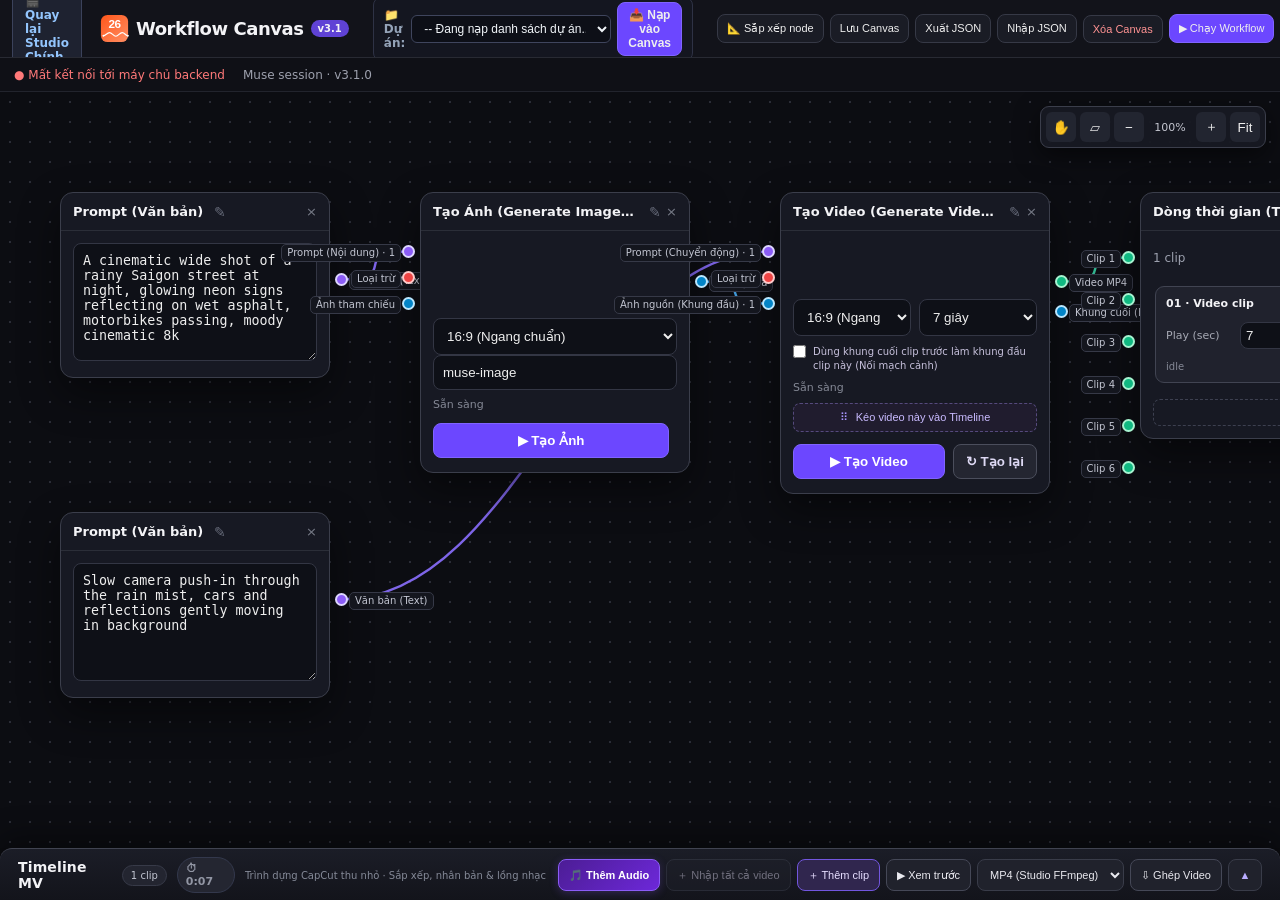
==== static/canvas/index.html @ e2a8ca48 "feat(director): 3-tier master assets routing, narrative bridge interludes, and smart consistency" ====
<!doctype html>
<html lang="vi">
<head>
  <meta charset="UTF-8" />
  <meta name="viewport" content="width=device-width,initial-scale=1" />
  <title>MUSE AI MV Studio · Workflow Canvas</title>
  <link rel="icon" type="image/png" sizes="128x128" href="./icons/icon128.png" />
  <link rel="stylesheet" href="./styles.css?v=3.5.1" />
  <style>
    .back-studio-link {
      display: inline-flex;
      align-items: center;
      gap: 6px;
      background: #1e2230;
      color: #93c5fd;
      text-decoration: none;
      padding: 7px 12px;
      border: 1px solid #3b425b;
      border-radius: 8px;
      font-size: 12px;
      font-weight: 700;
      margin-right: 8px;
      transition: all 0.2s ease;
    }
    .back-studio-link:hover {
      background: #2b3248;
      color: #bfdbfe;
      border-color: #60a5fa;
    }
    .project-picker-wrap {
      display: inline-flex;
      align-items: center;
      gap: 6px;
      background: #141620;
      border: 1px solid #2e3245;
      padding: 4px 10px;
      border-radius: 8px;
      margin: 0 4px;
    }
    .project-picker-wrap select {
      background: #0d0f17;
      color: #f1f5f9;
      border: 1px solid #3f455d;
      border-radius: 6px;
      padding: 5px 8px;
      font-size: 12px;
      outline: none;
      max-width: 200px;
    }
    .project-picker-wrap button {
      padding: 5px 10px !important;
      font-size: 12px !important;
      font-weight: 600;
    }
  </style>
</head>
<body>
  <header class="toolbar">
    <a href="/" class="back-studio-link" title="Quay lại giao diện Studio chính">🎬 Quay lại Studio Chính</a>
    <div class="brand">
      <img class="brand-logo" src="./icons/26flow.svg" alt="Canvas" />
      <strong class="brand-name">Workflow Canvas</strong>
      <span class="brand-version">v3.1</span>
    </div>

    <!-- Project Selector & Direct Loader -->
    <div class="project-picker-wrap">
      <label for="projectSelect" style="font-size:12px;color:#94a3b8;font-weight:600;">📁 Dự án:</label>
      <select id="projectSelect" title="Chọn dự án trong MUSE Studio để nạp kịch bản vào Canvas">
        <option value="">-- Đang nạp danh sách dự án... --</option>
      </select>
      <button id="loadProjectBtn" type="button" class="primary" title="Tự động bung toàn bộ Shots trong kịch bản thành mạng lưới Node đã nối dây">📥 Nạp vào Canvas</button>
    </div>

    <div class="toolbar-tools" aria-label="Thêm node vào quy trình">
            <button id="aiDirectorBtn" type="button" class="ai-director-btn" title="Dùng AI phân tích lời bài hát và Style nhạc Suno để tự động dựng dàn Node phân cảnh">
        <span class="ai-icon">✨</span>
        <span>AI Đạo Diễn Suno</span>
      </button>
      <button id="workflowPresetsBtn" type="button" class="accent-btn" title="Nạp nhanh các mẫu workflow nối dây sẵn 1-click">⚡ Mẫu Workflow</button>
      <button id="wireGuideBtn" type="button" class="help-btn" title="Xem hướng dẫn cách kéo thả và quy tắc nối dây giữa các node">📖 Hướng dẫn nối dây</button>
      <button id="scriptImportBtn" type="button">＋ Kịch bản → Nodes</button>
      <button id="addNodeMenuBtn" type="button" aria-haspopup="true" aria-expanded="false">＋ Thêm node</button>
    </div>
    <div class="toolbar-actions">
      <button id="arrangeNodesBtn" type="button" title="Tự động sắp xếp dàn node ngay ngắn, giãn đều, không bị đè lên nhau">📐 Sắp xếp node</button>
      <button id="saveBtn">Lưu Canvas</button>
      <button id="workflowExportBtn" type="button" title="Xuất quy trình dạng JSON">Xuất JSON</button>
      <button id="workflowImportBtn" type="button" title="Nhập quy trình từ file JSON">Nhập JSON</button>
      <input id="workflowFileInput" type="file" accept=".json,application/json" hidden />
      <button id="resetBtn" class="danger">Xóa Canvas</button>
      <button id="runBtn" class="primary" title="Chạy toàn bộ các node tạo ảnh/video theo thứ tự phụ thuộc">▶ Chạy Workflow</button>
    </div>
  </header>

  <!-- Mẫu Workflow Dropdown -->
  <div id="presetsMenu" class="presets-menu hidden" role="menu" aria-label="Mẫu Workflow dựng sẵn">
    <div class="presets-menu-caption">⚡ Mẫu Quy Trình Nối Sẵn (1-Click)</div>
    <button type="button" role="menuitem" data-preset="image_gen">
      <strong>🎨 1. Tạo Ảnh AI Chuẩn Muse</strong>
      <small>Prompt ➔ Tạo Ảnh (Muse AI) ➔ Xem trước</small>
    </button>
    <button type="button" role="menuitem" data-preset="image_to_video">
      <strong>🎬 2. Tạo Video từ Ảnh (Image-to-Video)</strong>
      <small>Ảnh đầu vào ➔ Tạo Video ➔ Timeline MV</small>
    </button>
    <button type="button" role="menuitem" data-preset="full_mv">
      <strong>🌟 3. Quy Trình MV Hoàn Chỉnh</strong>
      <small>Prompt ➔ Tạo Ảnh ➔ Tạo Video ➔ Timeline ➔ Ghép MV</small>
    </button>
    <button type="button" role="menuitem" data-preset="continuity_shots">
      <strong>🔄 4. Nối Mạch 2 Cảnh Liên Tiếp</strong>
      <small>Cảnh 1 [Khung cuối] ➔ Cảnh 2 [Khung đầu] ➔ Timeline</small>
    </button>
  </div>

  <div id="addNodeMenu" class="add-node-menu hidden" role="menu" aria-label="Thêm node">
    <div class="add-node-group"><span>Văn bản &amp; Prompt</span>
      <button type="button" role="menuitem" data-add="prompt">Prompt</button>
      <button type="button" role="menuitem" data-add="negativePrompt">Negative prompt</button>
      <button type="button" role="menuitem" data-add="textAppend">Nối đuôi text (Append)</button>
      <button type="button" role="menuitem" data-add="textConcat">Ghép nhiều text (Merge)</button>
      <button type="button" role="menuitem" data-add="text">Ghi chú (Note)</button>
    </div>
    <div class="add-node-group"><span>Hình ảnh</span>
      <button type="button" role="menuitem" data-add="imageInput">Ảnh đầu vào (Image input)</button>
      <button type="button" role="menuitem" data-add="references">Ảnh tham chiếu (References)</button>
      <button type="button" role="menuitem" data-add="generateImage">Tạo ảnh (Generate image)</button>
      <button type="button" role="menuitem" data-add="imageResize">Đổi cỡ ảnh (Resize)</button>
      <button type="button" role="menuitem" data-add="preview">Xem trước (Preview)</button>
    </div>
    <div class="add-node-group"><span>Video &amp; Timeline</span>
      <button type="button" role="menuitem" data-add="generateVideo">Tạo video (Generate video)</button>
      <button type="button" role="menuitem" data-add="timeline">Dòng thời gian (Timeline)</button>
    </div>
  </div>

  <div class="statusbar">
    <span id="museStatus">● Đang kết nối backend...</span>
    <span id="backendStatus">Account Pool: Đang kiểm tra...</span>
    <span id="runStatus"></span>
  </div>

  <main id="viewport">
    <svg id="edges"></svg>
    <div id="canvas"></div>
    <div id="canvasTools" class="canvas-tools" aria-label="Điều khiển Canvas">
      <button id="handTool" type="button" title="Công cụ bàn tay (H) · Giữ Space để rê chuột · Alt-kéo để nhân bản · Ctrl+Z để Undo">✋</button>
      <button id="groupTool" type="button" title="Vẽ vùng nhóm node (G)">▱</button>
      <button id="zoomOut" type="button" title="Thu nhỏ">−</button>
      <span id="zoomLevel">100%</span>
      <button id="zoomIn" type="button" title="Phóng to">＋</button>
      <button id="fitCanvas" type="button" title="Căn vừa toàn bộ nodes">Fit</button>
    </div>
  </main>

  <section id="timelineDock" class="timeline-dock collapsed" aria-label="Video timeline">
    <div class="timeline-dock-header">
      <div class="timeline-heading">
        <strong>Timeline MV</strong>
        <span id="timelineClipCount">0 clips</span>
        <span id="timelineTotalDurationBadge" class="timeline-meta-badge" title="Tổng thời lượng video">⏱ 00:00</span>
        <span id="timelineAudioBadge" class="timeline-meta-badge audio-meta-badge hidden" title="Nhạc nền BGM">🎵 BGM</span>
        <small>Trình dựng CapCut thu nhỏ · Sắp xếp, nhân bản & lồng nhạc</small>
      </div>
      <div class="timeline-dock-actions">
        <input type="file" id="timelineAudioInput" accept="audio/*" hidden />
        <button id="timelineAddAudioBtn" type="button" class="btn-highlight-audio" title="Thêm file nhạc nền BGM (.mp3 / .wav) trực tiếp vào timeline">🎵 Thêm Audio</button>
        <button id="timelineImportAllBtn" type="button" title="Thêm tất cả các node Generate Video vào timeline">＋ Nhập tất cả video</button>
        <div class="timeline-output-picker">
          <button id="timelineAddVideoBtn" type="button" title="Thêm một clip video hoặc tạo phân cảnh mới">＋ Thêm clip</button>
          <div id="timelineOutputMenu" class="timeline-output-menu hidden"></div>
        </div>
        <button id="timelinePlayBtn" type="button" title="Xem trước chuỗi video đồng bộ nhạc">▶ Xem trước</button>
        <select id="timelineExportFormat" title="Định dạng xuất">
          <option value="mp4" selected>MP4 (Studio FFmpeg)</option>
          <option value="webm">WebM (Trình duyệt)</option>
        </select>
        <button id="timelineExportBtn" type="button" title="Ghép toàn bộ timeline kết hợp file nhạc BGM">⇩ Ghép Video</button>
        <button id="timelineExportStopBtn" class="timeline-export-stop hidden" type="button" title="Dừng ghép timeline">■ Dừng</button>
        <button id="timelineToggleBtn" type="button" aria-expanded="false" title="Đóng/Mở timeline">▲</button>
      </div>
    </div>
    <div id="timelineDropZone" class="timeline-drop-zone">Kéo thả node video hoặc file nhạc (.mp3/.wav) vào đây</div>
    <div class="timeline-dock-content">
      <div id="timelineTrack" class="timeline-dock-track"></div>
    </div>
  </section>

  <aside id="timelinePreviewPanel" class="timeline-preview-panel hidden" aria-label="Timeline video preview">
    <header>
      <strong>Xem trước Video MV</strong>
      <button id="closeTimelinePreview" type="button" aria-label="Đóng preview">×</button>
    </header>
    <div class="timeline-preview-stage">
      <video id="timelinePlayer" class="is-active" controls playsinline preload="auto"></video>
      <video id="timelinePlayerNext" playsinline preload="auto"></video>
    </div>
    <div class="timeline-preview-caption">Trình phát timeline</div>
  </aside>

  <div id="canvasMenu" class="canvas-menu hidden" role="menu">
    <div class="menu-caption">Thêm Node</div>
    <button data-context-action="add:prompt" role="menuitem">＋ Prompt</button>
    <button data-context-action="add:negativePrompt" role="menuitem">＋ Negative Prompt</button>
    <button data-context-action="add:text" role="menuitem">＋ Ghi chú (Text note)</button>
    <button data-context-action="add:textAppend" role="menuitem">＋ Nối text (Text Append)</button>
    <button data-context-action="add:textConcat" role="menuitem">＋ Ghép text (Text Merge)</button>
    <button data-context-action="add:imageInput" role="menuitem">＋ Ảnh đầu vào (Image Input)</button>
    <button data-context-action="add:references" role="menuitem">＋ Ảnh tham chiếu (References)</button>
    <button data-context-action="add:generateImage" role="menuitem">＋ Tạo ảnh (Generate Image)</button>
    <button data-context-action="add:generateVideo" role="menuitem">＋ Tạo video (Generate Video)</button>
    <button data-context-action="add:timeline" role="menuitem">＋ Timeline</button>
    <button data-context-action="add:imageResize" role="menuitem">＋ Đổi cỡ ảnh (Resize)</button>
    <button data-context-action="add:preview" role="menuitem">＋ Xem trước (Preview)</button>
    <div class="menu-divider"></div>
    <button data-context-action="save" role="menuitem">Lưu Canvas</button>
    <button data-context-action="run" role="menuitem">▶ Chạy Workflow</button>
    <button data-context-action="arrange" role="menuitem">Tự động sắp xếp node</button>
    <div class="menu-divider"></div>
    <button data-context-action="delete-selected" role="menuitem">Xóa node đang chọn</button>
    <button data-context-action="disconnect-all" role="menuitem">Xóa toàn bộ dây nối</button>
  </div>

  <div id="groupNameModal" class="modal-backdrop hidden">
    <section class="modal group-name-modal" role="dialog" aria-modal="true" aria-labelledby="groupNameTitle">
      <div class="group-name-heading">
        <span id="nameDialogIcon" class="group-name-icon" aria-hidden="true">▱</span>
        <div>
          <h2 id="groupNameTitle">Đặt tên nhóm</h2>
          <p id="groupNameDescription">Bỏ qua để dùng tên mặc định.</p>
        </div>
      </div>
      <label class="group-name-field" for="groupNameInput">
        <span id="nameDialogLabel">Tên nhóm</span>
        <input id="groupNameInput" type="text" maxlength="80" autocomplete="off" placeholder="Nhóm 1">
      </label>
      <div class="modal-actions">
        <button id="skipGroupNameBtn" type="button">Bỏ qua</button>
        <button id="cancelNodeRenameBtn" class="hidden" type="button">Hủy</button>
        <button id="confirmGroupNameBtn" type="button" class="primary">Xác nhận</button>
      </div>
    </section>
  </div>

  <div id="scriptModal" class="modal-backdrop hidden">
    <section class="modal script-modal" role="dialog" aria-modal="true" aria-labelledby="scriptModalTitle">
      <h2 id="scriptModalTitle">Tạo các Node từ Kịch bản phân cảnh</h2>
      <p>Dán kịch bản phân cảnh phân đoạn theo định dạng Cảnh 1, Cảnh 2... Canvas sẽ tự động đọc khung đầu, diễn biến, prompt ảnh, prompt video, âm thanh và tự động nối dây hoàn chỉnh lên Canvas và đưa vào Timeline!</p>
      <p class="script-template-hint">Tải mẫu kịch bản chuẩn để điền hoặc gửi cho AI tạo theo định dạng này.</p>
      <label for="scriptInput">Kịch bản:</label>
      <textarea id="scriptInput" placeholder="CẢNH 1 (0:00 đến 0:07): Tên cảnh&#10;Khung đầu: Mô tả khung mở đầu...&#10;Khung cuối: Mô tả khung kết thúc...&#10;Diễn biến: 1. 0-2s: Diễn biến chi tiết...&#10;Prompt ảnh khung đầu: A beautiful cinematic portrait...&#10;Prompt video: Slow motion camera dolly in...&#10;Audio: Tiếng gió và đàn piano du dương..."></textarea>
      <div id="scriptImportStatus" role="status"></div>
      <div class="modal-actions">
        <a id="downloadScriptTemplate" class="script-template-download" href="./templates/museflow-scene-script-template-vi.txt" download="MuseFlow_Scene_Script_Template_VI.txt">⇩ Tải mẫu kịch bản tiếng Việt</a>
        <button id="cancelScriptImport" type="button">Hủy</button>
        <button id="buildScriptNodes" type="button" class="primary">Tạo các node phân cảnh</button>
      </div>
    </section>
  </div>

  <div id="runOrderModal" class="modal-backdrop hidden">
    <section class="modal run-order-modal" role="dialog" aria-modal="true" aria-labelledby="runOrderTitle">
      <header class="run-order-header">
        <div class="run-order-heading-icon" aria-hidden="true">⇅</div>
        <div class="run-order-heading-copy">
          <h2 id="runOrderTitle">Xác nhận thứ tự chạy</h2>
          <p id="runOrderSubtitle">Các node tạo ảnh / video sẽ chạy theo thứ tự bên dưới.</p>
        </div>
        <button id="closeRunOrderBtn" class="run-order-close" type="button" aria-label="Đóng">×</button>
      </header>
      <div id="runOrderList" class="run-order-list" aria-label="Thứ tự node tạo"></div>
      <div id="runOrderWarning" class="run-order-warning hidden" role="alert"></div>
      <footer class="run-order-footer">
        <p><span aria-hidden="true">ⓘ</span> Tick chọn node muốn chạy; bỏ tick để bỏ qua.</p>
        <div class="run-order-actions">
          <button id="cancelRunOrderBtn" type="button">Hủy</button>
          <button id="resetRunOrderBtn" type="button">Đặt lại theo thứ tự tạo</button>
          <button id="confirmRunOrderBtn" class="primary" type="button">▶ Bắt đầu chạy</button>
        </div>
      </footer>
    </section>
  </div>

  <!-- Guide Modal: Hướng Dẫn Nối Dây -->
  
  <!-- Modal AI Đạo Diễn Suno (Lyrics & Style to Nodes) -->
  <div id="aiDirectorModal" class="modal-backdrop hidden" role="dialog" aria-modal="true" aria-labelledby="aiDirectorTitle">
    <div class="ai-modal-card modal-card" style="position:relative;">
      <!-- Loading Overlay -->
      <div id="aiLoadingOverlay" class="ai-loading-overlay hidden">
        <div class="ai-loading-spinner"></div>
        <div id="aiLoadingText" class="ai-loading-text">✨ AI đang lắng nghe và phân tích bài hát...</div>
        <div class="ai-loading-subtext">Đang phân tích ca từ, nhịp điệu, file nhạc Suno, lập Visual Bible và chia phân cảnh...</div>
      </div>

      <header class="ai-modal-header">
        <h2 id="aiDirectorTitle">✨ Trợ Lý AI Đạo Diễn MV từ Lyric &amp; Style Suno</h2>
        <button id="closeAiDirectorBtn" type="button" class="close-btn" aria-label="Đóng">&times;</button>
      </header>

      <div class="ai-modal-body">
        <!-- Cột Trái: Thông Tin Bài Hát -->
        <div class="ai-main-fields">
          <div class="ai-form-group">
            <label for="aiSongTitle">🎵 Tên bài hát:</label>
            <input type="text" id="aiSongTitle" placeholder="Ví dụ: Mặt Nạ Bôi Vôi" />
          </div>

          
          <!-- Tải File Subtitle SRT (Khớp Lời & Thời Gian Chuẩn 100%) -->
          <div class="ai-form-group" style="background:#131522; padding:10px 14px; border-radius:8px; border:1px solid #4a2e7a;">
            <label style="color:#e9d5ff; font-weight:700; margin-bottom:4px; display:flex; align-items:center; gap:6px;">
              <span>📄 File Phụ Đề (.srt / .lrc) từ Subtitle Edit, CapCut, Karaoke — Khớp đúng 100% bối cảnh từng câu hát:</span>
              <span style="font-size:10px; background:#7c3aed; color:#fff; padding:2px 6px; border-radius:4px; font-weight:bold;">ĐỘT PHÁ</span>
            </label>
            <p style="font-size:11px; color:#94a3b8; margin:0 0 8px;">
              File .srt chứa mốc giây chính xác của từng câu hát. AI sẽ tự động đọc timecode, chia cảnh khớp chuẩn từng câu hát và phủ kín 100% video!
            </p>
            <input type="file" id="aiSrtFile" accept=".srt,.lrc,text/plain" hidden />
            <div style="display:flex; align-items:center; gap:10px; flex-wrap:wrap;">
              <button type="button" id="aiUploadSrtBtn" class="ai-chip" style="font-size:12px; padding:6px 14px; background:#4c1d95; border-color:#a855f7; color:#fff; font-weight:bold;">
                📄 Chọn File .SRT / .LRC
              </button>
              <span id="aiSrtInfo" style="font-size:12px; color:#cbd5e1;">Chưa tải file .srt / .lrc (Tùy chọn)</span>
              <button type="button" id="aiClearSrtBtn" class="small-btn hidden" style="font-size:11px; color:#f87171; background:transparent; border:none; cursor:pointer;">✕ Xóa SRT</button>
            </div>
          </div>

          <!-- Tải File Nhạc Suno -->
          <div class="ai-form-group" style="background:#131522; padding:10px 14px; border-radius:8px; border:1px solid #2d2448;">
            <label style="color:#d8b4fe; margin-bottom:4px;">🎧 File Nhạc Suno (.mp3 / .wav) — Giúp phân tích thời lượng &amp; khớp nhạc chuẩn 100%:</label>
            <input type="file" id="aiAudioFile" accept="audio/*" hidden />
            <div style="display:flex; align-items:center; gap:10px; flex-wrap:wrap; margin-top:6px;">
              <button type="button" id="aiUploadAudioBtn" class="ai-chip" style="font-size:12px; padding:6px 14px; background:#3b1e6d; border-color:#a855f7; color:#fff; font-weight:bold;">
                📁 Chọn File Nhạc Suno
              </button>
              <span id="aiAudioInfo" style="font-size:12px; color:#cbd5e1;">Chưa chọn file nhạc (Tùy chọn)</span>
              <div style="display:flex; align-items:center; gap:8px; margin-left:auto;">
                <label for="aiAudioDurationManual" style="font-size:11px; color:#a78bfa; margin-bottom:0;">⏱ Thời lượng (s):</label>
                <input type="number" id="aiAudioDurationManual" min="10" max="600" placeholder="Số giây..." style="width:90px; padding:4px 8px; font-size:12px; background:#090a12; border:1px solid #4c1d95; color:#f1f5f9; border-radius:6px;" title="Thời lượng bài hát tính theo giây (ví dụ: 180s, 225s). AI sẽ tự động sinh số phân cảnh phủ kín 100% thời gian bài hát!">
              </div>
            </div>
            <div id="aiAudioPlayerWrap" class="hidden" style="margin-top:8px;">
              <audio id="aiAudioPreview" controls style="width:100%; height:32px; border-radius:4px;"></audio>
            </div>
          </div>

          <div class="ai-form-group">
            <label for="aiGenreStyle">🎨 Style nhạc Suno đầy đủ (Paste nguyên Style Prompt từ Suno vào đây):</label>
            <textarea id="aiGenreStyle" rows="3" placeholder="Ví dụ: dark avant-garde Vietnamese theatrical folk, sarcastic Cheo clown talk-singing, dramatic raspy Hat Boi guttural vocal belt, piercing weeping Ken Bau horn solo, clashing traditional bronze gongs, rustic battle drums, eerie village satire, 96 bpm, -autotune, -western brass, -modern EDM synth..."></textarea>
            <div class="ai-chips-wrap">
              <span class="ai-chip" data-style="dark avant-garde Vietnamese theatrical folk, sarcastic Cheo clown talk-singing, dramatic raspy Hat Boi guttural vocal belt, piercing weeping Ken Bau horn solo, clashing traditional bronze gongs, rustic battle drums, eerie village satire, 96 bpm, -autotune, -western brass, -modern EDM synth">🎭 Hề Chèo / Hát Bội Folk</span>
              <span class="ai-chip" data-style="80s synthwave, energetic, nostalgic, night drive, neon city, retro synthesizer, female vocal, 110 bpm, -modern pop">🌆 80s Synthwave</span>
              <span class="ai-chip" data-style="acoustic pop ballad, emotional sad piano, deep female vocal, rainy window, soft cello, 80 bpm, -heavy bass">☕ Acoustic Ballad</span>
              <span class="ai-chip" data-style="cyberpunk EDM, aggressive distorted bass, high-tech samurai, neon metropolis, intense drop, 130 bpm">⚡ Cyberpunk EDM</span>
              <span class="ai-chip" data-style="lofi hip hop, chill beats, nostalgic acoustic guitar, peaceful night cafe, warm vinyl crackle, 85 bpm">🎧 Lofi Chill</span>
              <span class="ai-chip" data-style="epic cinematic fantasy orchestral, dramatic war choir, thundering battle drums, brass fanfare, 95 bpm">⚔️ Epic Cinematic</span>
            </div>
          </div>

          <div class="ai-form-group">
            <label for="aiLyricsInput">📝 Lời bài hát hoàn chỉnh (Full Lyrics từ Suno):</label>
            <textarea id="aiLyricsInput" rows="7" placeholder="[Haunting Village Intro - Tiếng mõ tre gõ lốc cốc lệch nhịp, tiếng kèn Bầu rít lên một vệt dài chua chát]&#10;&#10;[Verse 1 - Lối hát nói Hề Chèo tưng tửng, nhả chữ lả lơi trêu ngươi]&#10;Đầu đội khăn rách, tay cầm quạt nan&#10;Mặt bôi vôi trắng bước ra giữa đình&#10;Miệng cười toe toét, ai mắng cho vui?&#10;&#10;[Chorus]&#10;Đời là một vở tuồng hề&#10;Mặt nạ rơi xuống, ai về cùng ai..."></textarea>
          </div>
        </div>

        <!-- Cột Phải: Cấu Hình Model AI & Tùy Chọn Dựng Node -->
        <div class="ai-sidebar-fields">
          <div class="ai-sidebar-box" style="margin-bottom:14px;">
            <h3>⚙️ Tùy Chọn Dựng Nodes</h3>
            <label class="ai-checkbox-item">
              <input type="checkbox" id="aiOptClearOldNodes" checked />
              <span><strong>Xóa sạch dàn node cũ</strong> để dựng mới</span>
            </label>
            <label class="ai-checkbox-item">
              <input type="checkbox" id="aiOptAttachAudio" checked />
              <span>Gán file nhạc làm <strong>Audio nền</strong> của MV</span>
            </label>
            <label class="ai-checkbox-item">
              <input type="checkbox" id="aiOptPromptImageVideo" checked />
              <span>Dựng cụm: <strong>Prompt ➔ Tạo Ảnh ➔ Tạo Video</strong></span>
            </label>
            <label class="ai-checkbox-item">
              <input type="checkbox" id="aiOptAddToTimeline" checked />
              <span>Tự động xếp video vào <strong>Timeline MV</strong></span>
            </label>
            <label class="ai-checkbox-item">
              <input type="checkbox" id="aiOptAutoArrange" checked />
              <span>Tự động <strong>sắp xếp dàn node</strong> gọn gàng</span>
            </label>
            <label class="ai-checkbox-item">
              <input type="checkbox" id="aiOptContinuity" />
              <span>Nối mạch cảnh liên tiếp (Khung cuối ➔ Khung đầu)</span>
            </label>
          </div>

          <div class="ai-sidebar-box">
            <h3>🤖 Cấu Hình Model AI</h3>
            <div id="aiConfigStatus" class="ai-status-indicator">
              <span>Đang kiểm tra Model AI...</span>
            </div>

            <label class="ai-checkbox-item" style="margin-bottom:8px;">
              <input type="checkbox" id="aiUseCustomProxy" />
              <span>Tùy chỉnh Proxy / Model AI riêng</span>
            </label>

            <div id="aiCustomProxyFields" class="hidden" style="margin-top:8px;">
              <div class="ai-form-group">
                <label for="aiCustomProvider">Provider:</label>
                <select id="aiCustomProvider">
                  <option value="custom_proxy">OpenAI Compatible (Proxy)</option>
                  <option value="openai">OpenAI Official</option>
                  <option value="gemini">Google Gemini</option>
                </select>
              </div>
              <div class="ai-form-group">
                <label for="aiCustomBaseUrl">Base URL / Proxy:</label>
                <input type="text" id="aiCustomBaseUrl" placeholder="https://api.openai.com/v1" />
              </div>
              <div class="ai-form-group">
                <label for="aiCustomApiKey">API Key:</label>
                <input type="password" id="aiCustomApiKey" placeholder="sk-..." />
              </div>
              <div class="ai-form-group">
                <label for="aiCustomModel">Model Name:</label>
                <input type="text" id="aiCustomModel" placeholder="gpt-4o, deepseek-chat, gemini-1.5-pro..." />
              </div>
            </div>
          </div>

        </div>
      </div>

      <footer class="modal-actions" style="padding:14px 20px; background:#141724; border-top:1px solid #282d44;">
        <button id="cancelAiDirectorBtn" type="button">Hủy</button>
        <button id="submitAiDirectorBtn" type="button" class="ai-director-btn" style="font-size:13px; padding:8px 18px;">
          <span>✨ Phân Tích &amp; Dựng Dàn Node Tự Động</span>
        </button>
      </footer>
    </div>
  </div>

  <div id="wireGuideModal" class="modal-backdrop hidden">
    <section class="modal wire-guide-modal" role="dialog" aria-modal="true" aria-labelledby="wireGuideTitle">
      <header class="wire-guide-header">
        <div class="wire-guide-icon">📖</div>
        <div>
          <h2 id="wireGuideTitle">Hướng Dẫn Nối Dây & Quy Trình Tạo Video</h2>
          <p>Kéo từ cổng tròn bên phải (Đầu ra) sang cổng tròn bên trái (Đầu vào) của node tiếp theo.</p>
        </div>
        <button id="closeWireGuideBtn" type="button" class="modal-close-btn" aria-label="Đóng">×</button>
      </header>
      <div class="wire-guide-content">
        <!-- Flow Diagram -->
        <div class="wire-flow-diagram">
          <div class="flow-step step-prompt">
            <span class="step-badge">1. Nhập Ý Tưởng</span>
            <strong>Prompt</strong>
            <small>Văn bản mô tả</small>
          </div>
          <div class="flow-arrow">➔ 🟣 ➔</div>
          <div class="flow-step step-image">
            <span class="step-badge">2. Tạo Khung Nguồn</span>
            <strong>Tạo Ảnh</strong>
            <small>Muse AI sinh ảnh</small>
          </div>
          <div class="flow-arrow">➔ 🔵 ➔</div>
          <div class="flow-step step-video">
            <span class="step-badge">3. Tạo Chuyển Động</span>
            <strong>Tạo Video</strong>
            <small>Muse AI sinh video MP4</small>
          </div>
          <div class="flow-arrow">➔ 🟢 ➔</div>
          <div class="flow-step step-timeline">
            <span class="step-badge">4. Hoàn Thiện</span>
            <strong>Timeline MV</strong>
            <small>Ghép chuỗi phân cảnh</small>
          </div>
        </div>

        <!-- Rules Table -->
        <table class="wire-rules-table">
          <thead>
            <tr>
              <th>Cổng Xuất (Bên phải)</th>
              <th></th>
              <th>Cổng Nhập (Bên trái)</th>
              <th>Ý nghĩa & Mục đích</th>
            </tr>
          </thead>
          <tbody>
            <tr>
              <td><span class="port-tag tag-text">🟣 Văn bản (Prompt)</span></td>
              <td>➔</td>
              <td><span class="port-tag tag-text">Prompt (Nội dung)</span></td>
              <td>Truyền câu lệnh miêu tả vào node Tạo Ảnh hoặc Tạo Video.</td>
            </tr>
            <tr>
              <td><span class="port-tag tag-image">🔵 Ảnh tạo ra (Image)</span></td>
              <td>➔</td>
              <td><span class="port-tag tag-image">Ảnh nguồn (Khung đầu)</span></td>
              <td>Lấy ảnh vừa sinh làm khung hình đầu để AI hoạt hóa thành video.</td>
            </tr>
            <tr>
              <td><span class="port-tag tag-image">🔵 Ảnh tạo ra / Ảnh vào</span></td>
              <td>➔</td>
              <td><span class="port-tag tag-media">Xem trước (Preview)</span></td>
              <td>Xem trực tiếp ảnh kích thước lớn ngay trên màn hình Canvas.</td>
            </tr>
            <tr>
              <td><span class="port-tag tag-video">🟢 Video MP4</span></td>
              <td>➔</td>
              <td><span class="port-tag tag-video">Clip vào (Timeline)</span></td>
              <td>Đưa video đã tạo vào dòng thời gian để chuẩn bị ghép thành video dài.</td>
            </tr>
            <tr>
              <td><span class="port-tag tag-image">🔵 Khung cuối (End Frame)</span></td>
              <td>➔</td>
              <td><span class="port-tag tag-image">Ảnh nguồn (Video cảnh 2)</span></td>
              <td>Nối mạch liền mạch giữa 2 cảnh (nhân vật, bối cảnh giữ nguyên).</td>
            </tr>
            <tr>
              <td><span class="port-tag tag-negative">🔴 Loại trừ (Negative)</span></td>
              <td>➔</td>
              <td><span class="port-tag tag-negative">Loại trừ (Negative)</span></td>
              <td>Loại bỏ mờ, biến dạng, chữ ký, lỗi chi tiết.</td>
            </tr>
          </tbody>
        </table>

        <div class="wire-tips-box">
          <strong>💡 Mẹo Thao Tác Nhanh:</strong>
          <ul>
            <li><strong>Không muốn nối thủ công?</strong> Hãy bấm nút <strong>⚡ Mẫu Workflow</strong> trên thanh công cụ — Canvas sẽ tự động tạo và nối sẵn toàn bộ dây cho bạn!</li>
            <li><strong>Nhấp chuột 2 lần:</strong> Bấm 1 cái vào cổng chấm tròn bên phải, sau đó bấm 1 cái vào cổng chấm tròn bên trái tương ứng.</li>
            <li><strong>Kéo dây ra vùng trống:</strong> Kéo dây từ cổng xuất rồi thả ra vùng trống để menu tự động gợi ý node tương thích và tự nối luôn.</li>
            <li><strong>Nhập từ Kịch bản Studio:</strong> Chọn dự án ở menu góc trên bên trái rồi bấm <strong>📥 Nạp vào Canvas</strong> để chuyển toàn bộ các Shots phân cảnh thành node có dây nối sẵn!</li>
          </ul>
        </div>
      </div>
      <footer class="modal-actions" style="margin-top:16px;">
        <button id="gotItGuideBtn" type="button" class="primary">Đã hiểu! Bắt đầu ngay</button>
      </footer>
    </section>
  </div>

  <script src="./vendor/ffmpeg/ffmpeg.js"></script>
  <script src="./canvas.js?v=3.5.2"></script>
</body>
</html>
---- static/canvas/styles.css ----
:root{font-family:Inter,ui-sans-serif,system-ui,-apple-system,BlinkMacSystemFont,"Segoe UI",sans-serif;color:#f3f3f6;background:#0b0c10}*{box-sizing:border-box}body{margin:0;overflow:hidden}.toolbar{height:58px;display:flex;align-items:center;gap:8px;padding:0 12px;background:#12131a;border-bottom:1px solid #282a33}.brand{font-size:18px;font-weight:800;margin-right:10px}.brand span{font-size:10px;background:#5f42d5;padding:3px 7px;border-radius:999px}.toolbar button,.modal button{background:#1a1c25;color:#eee;border:1px solid #363946;border-radius:8px;padding:8px 11px;cursor:pointer}.toolbar button:hover,.modal button:hover{background:#252834}.toolbar .primary,.modal .primary{background:#6c47ff;border-color:#8064ff}.toolbar .danger{color:#ff9393}.spacer{flex:1}.statusbar{height:34px;background:#0f1016;border-bottom:1px solid #22242d;display:flex;align-items:center;gap:24px;padding:0 14px;font-size:12px;color:#9da0ad}.ok{color:#65d894!important}.warn{color:#f4c25d!important}.error{color:#ff7979!important}#viewport{position:relative;width:100vw;height:calc(100vh - 92px);overflow:hidden;background-color:#0c0d12;background-image:radial-gradient(#2b2d37 1px,transparent 1px);background-size:20px 20px}#canvas{position:absolute;inset:0;transform-origin:0 0}#edges{position:absolute;inset:0;width:100%;height:100%;pointer-events:none;overflow:visible}.edge{fill:none;stroke:#7d61ff;stroke-width:2.4;opacity:.9}.node{position:absolute;width:270px;background:#171923;border:1px solid #3b3e4b;border-radius:13px;box-shadow:0 16px 40px #0007;user-select:none}.node.selected{border-color:#8268ff;box-shadow:0 0 0 1px #8268ff,0 16px 40px #0008}.node-header{height:38px;display:flex;align-items:center;padding:0 12px;font-size:13px;font-weight:800;border-bottom:1px solid #2b2e38;cursor:grab}.node-header:active{cursor:grabbing}.node-body{position:relative;padding:12px}.node textarea,.node input,.node select{width:100%;background:#0e1017;color:#eee;border:1px solid #333644;border-radius:8px;padding:9px;outline:none}.node textarea{height:118px;resize:vertical}.node input+.node select{margin-top:8px}.node select{margin-top:8px}.node img{width:100%;max-height:250px;object-fit:cover;border-radius:9px;margin-top:10px;background:#0c0d11}.empty{height:135px;border:1px dashed #3a3d49;border-radius:9px;display:flex;align-items:center;justify-content:center;color:#737785;margin-bottom:9px}.preview-empty{height:220px}.small-btn{display:inline-block;background:#222530;border:1px solid #383b48;border-radius:8px;padding:7px 9px;font-size:12px;cursor:pointer}.small-btn input{display:none}.status{font-size:11px;color:#858996;margin-top:8px;max-height:50px;overflow:hidden}.status.running,.status.queued,.status.waiting{color:#e1bf5e}.status.success{color:#65d894}.status.error{color:#ff7979}.port{position:absolute;width:13px;height:13px;border-radius:50%;background:#8b6fff;border:2px solid #e3dcff;cursor:crosshair;z-index:4}.port.in{left:-19px}.port.out{right:-19px}.port-label{position:absolute;font-size:10px;color:#838795}.port-label.left{left:3px}.port-label.right{right:3px}.node .row{position:relative;margin-top:10px;padding:8px 0}.node.generate .node-body{padding-top:5px}.gen-controls{padding-top:74px}.node-close{margin-left:auto;color:#777b87;cursor:pointer;font-weight:500}.node-close:hover{color:#ff8383}.modal-backdrop{position:fixed;inset:0;background:#000a;display:flex;align-items:center;justify-content:center;z-index:100}.modal-backdrop.hidden{display:none}.modal{width:min(520px,92vw);background:#171923;border:1px solid #3a3d49;border-radius:14px;padding:20px;box-shadow:0 25px 80px #000}.modal h2{margin:0 0 8px}.modal p{font-size:13px;color:#979aa7}.modal label{display:block;font-size:12px;color:#a8aab3;margin-top:14px}.modal label input{margin-top:6px}.modal-actions{display:flex;justify-content:flex-end;gap:8px;margin-top:20px}.hint{font-size:11px;color:#757986;margin-top:7px}.image-link{display:block}.ref-badge{font-size:10px;background:#252838;padding:4px 7px;border-radius:999px;color:#a9a0ff;display:inline-block;margin-top:6px}
.edge-draft{stroke:#c4b6ff;stroke-dasharray:7 6;opacity:.8}.port{touch-action:none}.canvas-menu{position:fixed;z-index:200;width:210px;padding:7px;background:#171923;border:1px solid #414451;border-radius:10px;box-shadow:0 16px 45px #000a;display:flex;flex-direction:column;gap:2px}.canvas-menu.hidden{display:none}.canvas-menu button{width:100%;padding:8px 10px;text-align:left;color:#e8e8ef;background:transparent;border:0;border-radius:6px;cursor:pointer;font:inherit;font-size:12px}.canvas-menu button:hover,.canvas-menu button:focus{outline:none;background:#292b38}.menu-caption{padding:5px 10px 7px;color:#858a99;font-size:10px;text-transform:uppercase;letter-spacing:.08em}.menu-divider{height:1px;background:#30323d;margin:4px 3px}
.port.wire-compatible{transform:scale(1.45);background:#53d99b;box-shadow:0 0 0 5px #53d99b38,0 0 16px #53d99b;z-index:8}.edge-draft{pointer-events:none}.node video{display:block;width:100%;max-height:240px;margin-top:10px;border-radius:9px;background:#08090d}.video-controls{display:grid;grid-template-columns:1fr 1fr;gap:8px;padding-top:55px}.node.timeline-node{width:min(640px,calc(100vw - 40px))}.timeline-toolbar{display:flex;align-items:center;justify-content:space-between;margin-bottom:10px;color:#9da1af;font-size:12px}.timeline-toolbar button{color:#eee}.timeline-track{display:flex;align-items:stretch;gap:10px;min-height:104px;overflow-x:auto;padding:3px 2px 8px}.timeline-clip{flex:0 0 160px;display:flex;flex-direction:column;gap:8px;padding:10px;background:#20222d;border:1px solid #414452;border-radius:9px;cursor:grab}.timeline-clip:active{cursor:grabbing}.timeline-clip-head{font-size:11px;font-weight:700;white-space:nowrap;overflow:hidden;text-overflow:ellipsis}.clip-duration{display:flex;align-items:center;justify-content:space-between;gap:6px;color:#a6a9b4;font-size:11px}.clip-duration input{width:64px!important;padding:5px!important}.timeline-clip-state{margin-top:auto;font-size:10px;color:#858996}.timeline-clip-state.success{color:#65d894}.timeline-clip-state.error{color:#ff7979}.timeline-empty{display:flex;align-items:center;justify-content:center;width:100%;min-height:82px;border:1px dashed #3a3d49;border-radius:9px;color:#777b88;font-size:12px}.timeline-dock{position:fixed;right:14px;bottom:14px;z-index:20;width:min(370px,calc(100vw - 28px));padding:10px;background:#171923;border:1px solid #3b3e4b;border-radius:11px;box-shadow:0 12px 35px #0009}.timeline-dock-title{font-size:11px;font-weight:700;margin-bottom:7px;color:#c5c7d0}.timeline-dock video{width:100%;max-height:210px;border-radius:7px;background:#090a0e}.timeline-dock video.hidden{display:none}.timeline-dock-hint{font-size:10px;color:#777b88;line-height:1.5}.timeline-dock:has(video:not(.hidden)) .timeline-dock-hint{display:none}
.node textarea{user-select:text}.node input[type=number]{margin:4px 0}.resize-preview{display:block;width:100%;max-height:230px;object-fit:contain;margin:9px 0;background:#0b0c10;border:1px solid #333644;border-radius:8px}.node[data-id^=negativePrompt] textarea{border-color:#70404c}.toolbar{overflow-x:auto}.toolbar .spacer{min-width:12px}
.node-generation-actions{display:grid;grid-template-columns:minmax(0,1fr) auto;gap:8px;margin-top:12px}.node-run-button{display:block;width:100%;margin-top:0;padding:9px 12px;border:1px solid #8064ff;border-radius:8px;background:#6c47ff;color:#fff;font-weight:700;cursor:pointer}.node-run-button:hover:not(:disabled){background:#795aff}.node-run-button:disabled{opacity:.55;cursor:wait}.node-run-button.again{width:auto;min-width:82px;border-color:#4b4e5c;background:#242631;color:#ded9f4}.node-run-button.again:hover:not(:disabled){background:#343142;border-color:#8a72e8}.node.generate{padding-bottom:2px}
.node-run-button.stop{position:relative;z-index:20;pointer-events:auto;touch-action:manipulation;border-color:#d95765;background:#a92f42;color:#fff;cursor:pointer}.node-run-button.stop:hover{background:#c43b4f}.node-run-button.stop:disabled{opacity:1;cursor:pointer}
.timeline-dock{position:fixed;left:0;right:0;bottom:0;z-index:50;width:100%;padding:0 16px 12px;background:#14151c;border:0;border-top:1px solid #424553;border-radius:12px 12px 0 0;box-shadow:0 -12px 36px #0009;transition:height .18s ease,background .18s ease}.timeline-dock-header{height:48px;display:flex;align-items:center;justify-content:space-between}.timeline-dock-header>div:first-child{display:flex;align-items:center;gap:12px}.timeline-dock-header strong{font-size:13px}.timeline-dock-header span{font-size:11px;color:#9296a4}.timeline-dock-actions{display:flex;gap:8px}.timeline-dock-actions button,.dock-clip button{border:1px solid #3b3e4b;border-radius:7px;background:#20222c;color:#f4f4f7;padding:6px 10px;cursor:pointer}.timeline-dock-content{display:flex;gap:12px;align-items:center;overflow:hidden}.timeline-dock-track{display:flex;gap:9px;overflow:auto;flex:1;min-height:76px;padding:5px 2px}.timeline-dock.collapsed .timeline-dock-content{display:none}.timeline-dock.collapsed{padding-bottom:0}.timeline-dock.no-timeline .timeline-dock-track{display:none}.timeline-dock.no-timeline .timeline-dock-content{display:none}.timeline-dock.no-timeline.collapsed .timeline-dock-content{display:none}.timeline-drop-zone{position:absolute;inset:0;z-index:-1;border:2px dashed transparent;pointer-events:none}.timeline-dock.drag-over .timeline-drop-zone{z-index:0;border-color:#8369ff;background:#8268ff18}.dock-clip{position:relative;z-index:1;flex:0 0 180px;height:66px;display:flex;align-items:center;gap:9px;padding:6px;background:#20222d;border:1px solid #414452;border-radius:8px;cursor:grab}.dock-clip>span{flex:1;font-size:11px;white-space:nowrap;overflow:hidden;text-overflow:ellipsis}.dock-clip button{padding:2px 7px;color:#ff9a9a}.dock-clip-thumb{width:72px;height:50px;flex:none;display:flex;align-items:center;justify-content:center;background:#0a0b10;border-radius:5px;color:#9882ff;overflow:hidden}.dock-clip-thumb video{width:100%;height:100%;object-fit:cover}.dock-empty{display:flex;align-items:center;justify-content:center;min-width:240px;border:1px dashed #414452;border-radius:8px;color:#828695;font-size:11px}.timeline-dock-content>#timelinePlayer{width:240px;max-height:125px;border-radius:7px}.timeline-dock-content>#timelinePlayer.hidden{display:none}.timeline-inline-drop{margin-top:8px;padding:7px;border:1px dashed #3d4050;border-radius:7px;color:#858998;font-size:10px;text-align:center}.timeline-inline-drop.drag-over{border-color:#8d76ff;background:#8268ff18;color:#c7bbff}#viewport{height:calc(100vh - 180px)}
.canvas-tools{position:absolute;right:14px;top:14px;z-index:15;display:flex;align-items:center;gap:4px;padding:5px;background:#171923eF;border:1px solid #3b3e4b;border-radius:9px;box-shadow:0 8px 24px #0008}.canvas-tools button{min-width:30px;height:30px;border:0;border-radius:6px;background:#222530;color:#eee;cursor:pointer}.canvas-tools button:hover,.canvas-tools button.active{background:#6c47ff}.canvas-tools span{min-width:44px;text-align:center;font-size:11px;color:#c4c6d0}.hand-mode{cursor:grab!important}.hand-mode.panning{cursor:grabbing!important}.hand-mode .node-header{cursor:grab}.panning #canvas,.panning #edges{will-change:transform}
.timeline-dock{height:194px;padding:0 18px 12px;background:linear-gradient(180deg,#1a1b24 0%,#111218 100%);border-top:1px solid #484b5a}.timeline-dock.collapsed{height:49px}.timeline-dock-header{height:46px;border-bottom:1px solid #30323d}.timeline-dock-header strong{letter-spacing:.02em}.timeline-dock-actions button{min-width:34px}.timeline-dock-content{height:132px;align-items:stretch}.timeline-dock-track{display:block;min-width:0;padding:5px 0 8px;overflow:auto}.timeline-ruler{position:sticky;top:0;z-index:3;height:20px;display:flex;gap:0;align-items:center;border-bottom:1px solid #363844;background:#14151c;color:#777c8a;font-size:9px}.timeline-ruler span{flex:0 0 210px;padding-left:5px;border-left:1px solid #4a4d5b;height:13px}.timeline-lane{min-height:84px;display:flex;align-items:flex-start;gap:5px;padding:6px 0}.dock-clip{flex:none;height:72px;max-width:420px;display:grid;grid-template-columns:76px minmax(50px,1fr) 26px;gap:8px;padding:6px;background:linear-gradient(140deg,#292b38,#1d1f29);border-color:#4a4d5d;border-radius:7px}.dock-clip:hover{border-color:#7c62e9}.dock-clip-thumb{width:76px;height:58px}.dock-clip-thumb img,.dock-clip-thumb video{width:100%;height:100%;object-fit:cover}.dock-clip-details{min-width:0;display:flex;flex-direction:column;justify-content:space-between}.dock-clip-details>span{font-size:10px;font-weight:700;overflow:hidden;text-overflow:ellipsis;white-space:nowrap}.dock-clip-details label{display:flex;align-items:center;gap:5px;color:#858a98;font-size:9px}.dock-clip-details input{width:54px!important;padding:3px 4px!important;font-size:10px}.dock-clip>button{align-self:start}.dock-empty{height:66px;min-width:300px;border-style:dashed}.timeline-dock-content>#timelinePlayer{width:220px;max-height:124px;flex:none}.timeline-dock.no-timeline{height:48px}.timeline-dock.no-timeline .timeline-dock-header{border-bottom:0}
#edges{transform-origin:0 0}
#edges .edge-hit{fill:none;stroke:transparent;stroke-width:18;pointer-events:stroke;cursor:context-menu}
#canvas{pointer-events:none}.node{pointer-events:auto}#edges .edge-selected{stroke:#fff08a;stroke-width:4;opacity:1}#edges .edge-hit{stroke-width:22}
body:has(#timelineDock:not(.collapsed):not(.no-timeline)) #viewport{height:calc(100vh - 286px)}body:has(#timelineDock.collapsed) #viewport,body:has(#timelineDock.no-timeline) #viewport{height:calc(100vh - 141px)}
.timeline-output-picker{position:relative}.timeline-output-picker>#timelineAddVideoBtn{border-color:#7256de;background:#30264e;color:#eee}.timeline-output-picker>#timelineAddVideoBtn:disabled{opacity:.45;cursor:not-allowed}.timeline-output-menu{position:absolute;right:0;bottom:calc(100% + 8px);z-index:60;min-width:210px;max-width:300px;padding:6px;background:#20222d;border:1px solid #494c5c;border-radius:9px;box-shadow:0 12px 30px #0009}.timeline-output-menu.hidden{display:none}.timeline-output-menu button{display:block;width:100%;padding:8px 10px;text-align:left;border:0;border-radius:6px;background:transparent;color:#eee;cursor:pointer;white-space:nowrap;overflow:hidden;text-overflow:ellipsis}.timeline-output-menu button:hover{background:#39334e}.timeline-output-menu>span{display:block;padding:8px;color:#9296a4;font-size:11px}.timeline-dock.wire-drop-target{border-top:2px solid #8d76ff;background:#29233d}.timeline-dock.wire-drop-target:after{content:'Drop video output to add it to the timeline';position:absolute;right:22px;top:-34px;padding:7px 11px;background:#30264e;border:1px solid #8064ff;border-radius:7px;color:#ddd5ff;font-size:11px;pointer-events:none}.video-output-port{cursor:crosshair}.video-output-port:hover{transform:scale(1.35);box-shadow:0 0 0 5px #8064ff55,0 0 14px #8064ff}
.timeline-dock{height:202px;padding:0 22px 14px;background:linear-gradient(180deg,#1c1e27,#121319);border-top:1px solid #444858;box-shadow:0 -10px 32px #0007}.timeline-dock.collapsed{height:54px}.timeline-dock-header{height:52px;border-bottom:1px solid #30333f}.timeline-dock-header>div:first-child{gap:10px}.timeline-dock-header strong{font-size:14px}.timeline-dock-header span{padding:4px 8px;background:#242631;border-radius:999px}.timeline-dock-actions{gap:7px}.timeline-dock-actions button{height:32px;padding:0 11px;border-radius:7px;font-size:11px}.timeline-dock-content{height:136px;gap:14px}.timeline-dock-track{padding:7px 0 9px;scrollbar-color:#414554 #171820;scrollbar-width:thin}.timeline-ruler{height:22px}.timeline-ruler span{flex:0 0 240px}.timeline-lane{min-height:88px;gap:8px;padding:8px 0}.dock-clip{height:70px;grid-template-columns:76px minmax(60px,1fr) 26px;gap:9px;padding:6px 8px;background:#22242e;border-color:#3a3d4a;border-radius:9px}.dock-clip:hover{background:#292b37;border-color:#765de1}.dock-clip-thumb{height:56px;border:1px solid #3a3d4a}.dock-clip-details>span{font-size:11px}.dock-clip-details label{font-size:10px}.dock-empty{height:70px;min-width:280px;padding:0 18px;border:1px dashed #55596a;background:#181a22;color:#9a9eac}.timeline-dock-content>#timelinePlayer{width:200px;max-height:118px}.timeline-dock.no-timeline{height:54px}.timeline-dock.no-timeline .timeline-dock-header{border-bottom:0}.timeline-dock.no-timeline .timeline-dock-header>div:first-child:after{content:'Add a Timeline node to start arranging scenes';font-size:11px;color:#777c8a}.timeline-dock.drag-over,.timeline-dock.wire-drop-target{border-top:2px solid #a08cff;background:#211c32}.timeline-dock.drag-over .dock-empty{border-color:#9a82ff;background:#28223c;color:#d1c5ff}.video-timeline-drag{width:100%;margin-top:9px;padding:7px 10px;border:1px dashed #554a7d;border-radius:7px;background:#201c2e;color:#c9bbff;font-size:11px;text-align:center;cursor:grab}.video-timeline-drag:hover{border-color:#9a82ff;background:#2c2540}.video-timeline-drag:active{cursor:grabbing}.video-timeline-drag span{margin-right:5px;color:#a895ff}#viewport{transition:height .18s ease}
.selection-marquee{position:absolute;z-index:14;border:1px solid #a18bff;background:#8064ff2b;border-radius:2px;pointer-events:none}.node.selected{outline:1px solid #9b84ff}.continuity-toggle{display:flex;align-items:flex-start;gap:7px;margin-top:9px;color:#c7c1dc;font-size:10px;line-height:1.4;cursor:pointer}.continuity-toggle input{flex:0 0 auto;width:13px!important;height:13px;margin:0!important;accent-color:#8064ff}.node .end-frame-thumb{display:block;width:72px;height:42px;margin:6px 0 2px;object-fit:cover;border:1px solid #65559a;border-radius:5px}.node.generateVideo .port-label.right{max-width:64px;text-align:right;white-space:nowrap}.node.generateVideo .port.out[data-port="endFrame"]{background:#39be9b;border-color:#c4ffea}
.canvas-group{position:absolute;pointer-events:none;border:2px solid #927aff;border-radius:14px;background:linear-gradient(135deg,#8064ff20,#8064ff0b);box-shadow:inset 0 0 0 1px #d4caff24,0 0 0 1px #8064ff28,0 12px 34px #0003}.canvas-group-label{position:absolute;z-index:2;left:12px;top:-15px;max-width:calc(100% - 54px);padding:6px 11px;border:1px solid #a38dff;border-radius:8px;background:linear-gradient(135deg,#30265d,#1b1a29);color:#f0ecff;font-size:12px;font-weight:800;letter-spacing:.02em;white-space:nowrap;overflow:hidden;text-overflow:ellipsis;box-shadow:0 4px 14px #0008}.canvas-group-delete{position:absolute;z-index:2;right:7px;top:-15px;width:28px;height:28px;padding:0;border:1px solid #a38dff;border-radius:8px;background:#30265d;color:#fff;cursor:pointer;pointer-events:auto;box-shadow:0 4px 14px #0008}.canvas-group-delete:hover{background:#492b42;color:#ffb2b2}.group-marquee{position:absolute;z-index:16;border:2px dashed #b6a6ff;background:#8064ff32;border-radius:12px;box-shadow:0 0 0 1px #090a10,0 0 20px #8064ff30;pointer-events:none}.group-draw-mode{cursor:crosshair!important}.group-draw-mode .node{cursor:crosshair}
.port-label{z-index:6;padding:2px 5px;border:1px solid #363947;border-radius:5px;background:#14161e;color:#c3c6d2;line-height:1.2;white-space:nowrap;pointer-events:none}.port-label.left{left:auto;right:calc(100% + 20px);text-align:right}.port-label.right{right:auto;left:calc(100% + 20px);text-align:left}.port[data-type="text"]{background:#8b6fff}.port[data-type="negative"]{background:#e56c82}.port[data-type="image"]{background:#48a8ed}.port[data-type="video"]{background:#38c9a0}.port[data-type="media"]{background:#a182ff}#edges .edge-text{stroke:#8b6fff}#edges .edge-negative{stroke:#e56c82}#edges .edge-image{stroke:#48a8ed}#edges .edge-video{stroke:#38c9a0}#edges .edge-media{stroke:#a182ff}
#timelinePreviewPanel{position:fixed;z-index:45;top:104px;right:14px;bottom:220px;width:min(340px,calc(100vw - 28px));min-height:220px;display:flex;flex-direction:column;background:#171923;border:1px solid #494c5b;border-radius:12px;box-shadow:0 18px 50px #000b;overflow:hidden}#timelinePreviewPanel.hidden{display:none}#timelinePreviewPanel>header{height:46px;flex:none;display:flex;align-items:center;justify-content:space-between;padding:0 13px;border-bottom:1px solid #30323d}#timelinePreviewPanel>header strong{font-size:13px}#timelinePreviewPanel>header button{width:30px;height:30px;border:0;border-radius:6px;background:#242631;color:#eee;font-size:20px;cursor:pointer}#timelinePreviewPanel>header button:hover{background:#383b48}#timelinePreviewPanel .timeline-preview-stage{position:relative;flex:1;min-height:0;margin:12px;background:#050609;border:1px solid #30323d;border-radius:8px;overflow:hidden}#timelinePreviewPanel video{position:absolute;inset:0;width:100%;height:100%;object-fit:contain;background:#050609;opacity:0;z-index:1;transition:opacity .14s ease}#timelinePreviewPanel video.is-active{opacity:1;z-index:2}#timelinePreviewPanel .timeline-preview-caption{flex:none;padding:0 13px 10px;color:#858a98;font-size:10px}@media(max-height:620px){#timelinePreviewPanel{top:96px;bottom:170px}}@media(max-width:760px){#timelinePreviewPanel{right:8px;top:98px;bottom:160px;width:min(300px,calc(100vw - 16px))}
}
.toolbar-actions #buyCoffeeBtn{border-color:#8a6535;background:#342817;color:#ffdda3;font-weight:700}
.toolbar-actions #buyCoffeeBtn:hover{background:#49361f;border-color:#bd8b47}
.donation-modal{width:min(390px,92vw);max-height:92vh;overflow:auto;text-align:center}
.donation-header{display:flex;align-items:flex-start;justify-content:space-between;gap:12px;text-align:left}
.donation-header h2{margin:0 0 4px}
.donation-header p{margin:0 0 12px}
.donation-header button{width:32px;height:32px;padding:0;font-size:20px}
.donation-qr{display:block;width:min(100%,320px);max-height:55vh;object-fit:contain;margin:8px auto 12px;border-radius:10px;background:#fff}
.donation-qr.hidden,.donation-qr-fallback.hidden{display:none}
.donation-qr-fallback{padding:24px 16px;border:1px dashed #454857;border-radius:9px;color:#aeb1be;font-size:12px}
.donation-details{display:grid;gap:4px;padding:12px;border:1px solid #343744;border-radius:9px;background:#12131a}
.donation-details span{color:#a0a3af;font-size:12px}
.donation-details strong{font-size:17px;letter-spacing:.04em}
.donation-open-link{display:inline-block;margin-top:12px;color:#c2b5ff;font-size:12px}
.donation-bmac-link{display:block;margin-top:14px;padding:11px 14px;border:1px solid #e3c500;border-radius:9px;background:#ffdd00;color:#171717;font-size:13px;font-weight:800;text-decoration:none;transition:background .15s,transform .15s}
.donation-bmac-link:hover{background:#ffe642;transform:translateY(-1px)}
@media(max-width:760px){.toolbar-actions #buyCoffeeBtn{font-size:0;padding-inline:8px}.toolbar-actions #buyCoffeeBtn:after{content:'☕';font-size:14px}}
#timelinePreviewPanel video.is-active{z-index:3}#timelinePreviewPanel video.is-fading{opacity:0!important;z-index:2}
.canvas-menu{max-height:70vh;overflow-y:auto;overscroll-behavior:contain}
.script-modal{width:min(760px,94vw)}.script-modal textarea{width:100%;height:min(56vh,520px);resize:vertical;background:#0e1017;color:#eee;border:1px solid #393c49;border-radius:9px;padding:12px;font:12px/1.55 ui-monospace,SFMono-Regular,Consolas,monospace}.script-modal #scriptImportStatus{min-height:18px;margin-top:8px;font-size:12px}.node-header>span:first-child{min-width:0;overflow:hidden;text-overflow:ellipsis;white-space:nowrap}
.run-order-modal{width:min(720px,calc(100vw - 32px));max-height:min(88vh,850px);display:flex;flex-direction:column;gap:14px;padding:20px;border-color:#383b49;background:linear-gradient(160deg,#191b26,#14151d);box-shadow:0 28px 90px #000c,0 0 0 1px #a18bff12}.run-order-header{display:flex;align-items:center;gap:12px;flex:none}.run-order-heading-icon{width:40px;height:40px;display:grid;place-items:center;flex:none;border:1px solid #57468f;border-radius:11px;background:linear-gradient(145deg,#32265d,#211d35);color:#c9baff;font-size:22px}.run-order-heading-copy{min-width:0;flex:1}.run-order-heading-copy h2{margin:0;color:#f4f2fc;font-size:18px;letter-spacing:-.025em}.run-order-heading-copy p{margin:5px 0 0;color:#9498a8;font-size:12px}.run-order-close{width:32px;height:32px;padding:0!important;border:0!important;background:transparent!important;color:#a8aaba!important;font-size:23px!important;line-height:1;cursor:pointer}.run-order-close:hover{background:#292b37!important;color:#fff!important}.run-order-list{display:flex;flex-direction:column;gap:7px;min-height:0;max-height:min(58vh,570px);overflow-y:auto;padding:2px 4px 2px 2px;overscroll-behavior:contain}.run-order-row{display:grid;grid-template-columns:22px 30px 64px minmax(0,1fr) auto;align-items:center;gap:11px;min-height:68px;padding:8px 11px;border:1px solid #343744;border-radius:11px;background:linear-gradient(110deg,#20222e,#1b1d27);cursor:grab;transition:border-color .14s,background .14s,transform .14s}.run-order-row:hover{border-color:#62558e;background:#242633}.run-order-row:focus-visible{outline:2px solid #927aff;outline-offset:1px}.run-order-row.dragging{opacity:.45;transform:scale(.99)}.run-order-row.drag-over{border-color:#a28aff;background:#30284b}.run-order-grip{color:#777d90;font-size:19px;line-height:1;cursor:grab;user-select:none}.run-order-rank{width:28px;height:28px;display:grid;place-items:center;border:1px solid #6955bd;border-radius:9px;background:#33285f;color:#e6dfff;font-size:13px;font-weight:800}.run-order-thumb{width:64px;height:48px;display:grid;place-items:center;overflow:hidden;border:1px solid #3b3e4d;border-radius:7px;background:#0e1017;color:#9887e9;font-size:18px}.run-order-thumb img,.run-order-thumb video{display:block;width:100%;height:100%;object-fit:cover}.run-order-info{min-width:0;display:flex;flex-direction:column;gap:4px}.run-order-info strong{overflow:hidden;color:#e8e9f1;font-size:12px;font-weight:700;text-overflow:ellipsis;white-space:nowrap}.run-order-meta{overflow:hidden;color:#9297a8;font-size:10px;text-overflow:ellipsis;white-space:nowrap}.run-order-type{padding:5px 8px;border:1px solid #55458e;border-radius:7px;background:#2a2343;color:#cabaff;font-size:9px;font-weight:800;letter-spacing:.06em}.run-order-type.video{border-color:#315d65;background:#1c3539;color:#8de4d2}.run-order-warning{flex:none;padding:9px 11px;border:1px solid #8c6130;border-radius:8px;background:#382918;color:#ffd392;font-size:11px;line-height:1.4}.run-order-warning.hidden{display:none}.run-order-footer{flex:none;padding-top:12px;border-top:1px solid #30323d}.run-order-footer>p{display:flex;align-items:center;gap:7px;margin:0 0 12px;color:#888e9e;font-size:11px}.run-order-footer>p span{color:#aaa0d9;font-size:14px}.run-order-actions{display:flex;align-items:center;justify-content:flex-end;gap:8px}.run-order-actions button{min-height:36px;padding:0 12px;font-size:11px;white-space:nowrap}.run-order-actions #resetRunOrderBtn{margin-right:auto;color:#b8b9c5}.run-order-actions #confirmRunOrderBtn{min-width:130px;font-weight:750;box-shadow:0 5px 18px #6c47ff35}.run-order-actions #confirmRunOrderBtn:disabled{opacity:.42;cursor:not-allowed;box-shadow:none}
.references-input-list{margin-top:8px;border-top:1px solid #30333f}.references-input-list div{height:42px;display:flex;align-items:center;padding-left:5px;border-bottom:1px solid #272a34;color:#8e93a2;font-size:10px;white-space:nowrap;overflow:hidden;text-overflow:ellipsis}.node[data-id^=references]{width:300px}
html,body{width:100%;height:100%;overflow:hidden}body{display:grid;grid-template-rows:auto auto minmax(0,1fr) auto;min-width:0;min-height:0}.toolbar{height:auto;min-height:58px;max-height:none;overflow:visible;flex-wrap:wrap;align-content:center;row-gap:6px}.toolbar>button{flex:0 0 auto;white-space:nowrap}.toolbar .spacer{flex:1 1 12px;min-width:12px}.statusbar{height:auto;min-height:34px;max-height:72px;overflow:hidden;flex-wrap:wrap;gap:4px 18px;padding-top:5px;padding-bottom:5px}.statusbar #runStatus{min-width:0;overflow-wrap:anywhere}#viewport,body:has(#timelineDock:not(.collapsed):not(.no-timeline)) #viewport,body:has(#timelineDock.collapsed) #viewport,body:has(#timelineDock.no-timeline) #viewport{grid-row:3;width:100%;height:auto;min-width:0;min-height:0}#timelineDock{position:relative!important;grid-row:4;left:auto;right:auto;bottom:auto;width:100%;max-width:100%;flex:none;margin:0;border-radius:12px 12px 0 0}.timeline-dock-track{scrollbar-width:none}.timeline-dock-track::-webkit-scrollbar{display:none}@media(max-width:900px){.toolbar{column-gap:6px;padding:6px 8px}.toolbar button{padding:7px 8px;font-size:12px}.statusbar{column-gap:10px;font-size:11px}.timeline-dock{padding-left:10px;padding-right:10px}.timeline-dock-content>#timelinePlayer{width:min(160px,30vw)}}@media(max-height:640px){.timeline-dock:not(.collapsed){height:min(202px,32vh)}.timeline-dock-content{height:calc(min(202px,32vh) - 66px)}}
/* 26Flow identity */
.brand{display:flex;align-items:center;gap:7px;white-space:nowrap;margin-right:10px}
.brand .brand-logo{display:block;width:29px;height:29px;object-fit:contain;border-radius:7px}
.brand .brand-name{font-size:18px;letter-spacing:-.45px}
.brand .brand-version{font-size:10px;background:#5f42d5;padding:3px 7px;border-radius:999px}

/* Responsive toolbar and timeline workspace */
body{grid-template-rows:58px auto minmax(0,1fr) auto}
.toolbar{height:58px;min-height:58px;max-height:58px;flex-wrap:nowrap;gap:10px;overflow:hidden;padding:0 12px}
.toolbar-tools{display:flex;align-items:center;gap:6px;flex:1 1 auto;min-width:0;overflow-x:auto;overflow-y:hidden;scrollbar-width:none;overscroll-behavior-x:contain}
.toolbar-tools::-webkit-scrollbar{display:none}
.toolbar-tools>button{flex:0 0 auto;white-space:nowrap;padding:7px 9px;font-size:11px}
.toolbar-actions{display:flex;align-items:center;gap:6px;flex:0 0 auto}
.toolbar-actions>button{flex:0 0 auto;white-space:nowrap;padding:7px 9px;font-size:11px}
.toolbar .spacer{display:none}
.timeline-dock{height:clamp(188px,29vh,226px);min-height:188px;padding:0 18px 10px;display:flex;flex-direction:column;overflow:hidden;background:linear-gradient(180deg,#1b1d27 0%,#13141b 100%);border-top:1px solid #414451;box-shadow:0 -10px 30px #0006}
.timeline-dock.collapsed{height:52px;min-height:52px;padding-bottom:0}
.timeline-dock-header{height:52px;min-height:52px;display:flex;gap:12px;align-items:center;justify-content:space-between;border-bottom:1px solid #30333f}
.timeline-heading{display:flex;align-items:center;gap:10px;min-width:0}
.timeline-heading strong{font-size:14px;letter-spacing:.01em}
.timeline-heading #timelineClipCount{padding:4px 8px;border:1px solid #373a48;border-radius:999px;background:#232530;color:#c3c6d2;font-size:10px;white-space:nowrap}
.timeline-heading small{color:#858a98;font-size:10px;white-space:nowrap}
.timeline-dock-actions{display:flex;align-items:center;gap:6px;flex:0 0 auto}
.timeline-dock-actions button{height:32px;min-width:34px;padding:0 10px;border:1px solid #393c49;border-radius:8px;background:#20222c;color:#e9e9ef;font-size:11px;white-space:nowrap}
.timeline-dock-actions select{height:32px;min-width:78px;padding:0 8px;border:1px solid #393c49;border-radius:8px;background:#20222c;color:#e9e9ef;font-size:11px}
.timeline-dock-actions select:disabled{opacity:.55}
.timeline-dock-actions #timelineAddVideoBtn{border-color:#7256de;background:#30264e;color:#e6deff}
.timeline-dock-actions #timelineImportAllBtn{border-color:#414553;color:#ddd9ef}
.timeline-dock-actions #timelineImportAllBtn:disabled{opacity:.45;cursor:not-allowed}
.timeline-dock-actions #timelinePlayBtn{border-color:#454857}
.timeline-dock-actions #timelineExportBtn{border-color:#454857}
.timeline-dock-actions #timelineToggleBtn{padding:0 9px;color:#b9adff}
.timeline-dock-content{display:block;flex:1;min-height:0;height:auto;padding-top:5px;overflow:hidden}
.timeline-dock-track{position:relative}
.timeline-ruler{touch-action:pan-x;cursor:crosshair;user-select:none}
.timeline-playhead{position:absolute;top:0;z-index:6;width:2px;min-height:24px;background:#ff4058;box-shadow:0 0 8px #ff405888;pointer-events:none}
.timeline-playhead:before{content:"";position:absolute;top:0;left:-4px;width:10px;height:10px;border-radius:50%;background:#ff4058;box-shadow:0 0 0 2px #171923}
.timeline-lane{gap:0}
.dock-clip.compact{grid-template-columns:minmax(0,1fr) 20px;gap:3px;padding:3px}
.dock-clip.compact .dock-clip-thumb,.dock-clip.compact .dock-clip-details label{display:none}
.dock-clip.compact .dock-clip-details>span{font-size:9px}
.timeline-dock-track{display:block;width:100%;height:100%;min-width:0;min-height:0;padding:0 0 4px;overflow:auto;overscroll-behavior-x:contain;scrollbar-width:thin;scrollbar-color:#414554 transparent}
.timeline-ruler{position:sticky;top:0;width:max-content;min-width:100%;height:24px;display:flex;align-items:center;border-bottom:1px solid #30333f;background:#15161e;color:#8990a0;font-size:10px}
.timeline-ruler span{height:15px;flex:0 0 210px;padding-left:7px;border-left:1px solid #555968;line-height:15px}
.timeline-lane{width:max-content;min-width:100%;min-height:0;display:flex;align-items:center;gap:10px;padding:9px 2px 5px}
.dock-clip{position:relative;z-index:1;flex:none;height:76px;max-width:min(520px,82vw);min-width:min(210px,82vw);grid-template-columns:82px minmax(0,1fr) 26px;gap:10px;padding:8px;background:linear-gradient(145deg,#252733,#1d1f28);border:1px solid #3b3e4b;border-radius:10px;box-shadow:0 3px 12px #0002;transition:border-color .15s,background .15s,transform .15s}
.dock-clip:hover{transform:translateY(-1px);border-color:#7260c8;background:linear-gradient(145deg,#2b2c39,#20212c)}
.dock-clip:active{cursor:grabbing}
.dock-clip-thumb{width:82px;height:58px;border:1px solid #3c3f4c;border-radius:7px;background:#11131a;color:#a994ff}
.dock-clip-thumb img,.dock-clip-thumb video{width:100%;height:100%;object-fit:cover}
.dock-clip-details{min-width:0;display:flex;flex-direction:column;justify-content:center;gap:8px}
.dock-clip-details>span{font-size:11px;font-weight:700;line-height:1.25;color:#eeedf4;overflow:hidden;text-overflow:ellipsis;white-space:nowrap}
.dock-clip-details label{display:flex;align-items:center;gap:7px;color:#9296a4;font-size:10px}
.dock-clip-details input{width:56px!important;height:25px;padding:3px 6px!important;border:1px solid #414451;border-radius:6px;background:#11131a;color:#f2f1f7;font-size:11px}
.dock-clip>button{width:25px;height:25px;display:grid;place-items:center;padding:0;border-radius:7px;background:#292b35;color:#ffaaaa}
.dock-empty{height:64px;min-width:min(360px,80vw);padding:0 18px;border:1px dashed #4c4f5d;border-radius:10px;background:#191b23;color:#a2a5b1;font-size:11px}
.timeline-drop-zone{z-index:-1;font-size:0;color:transparent;border-radius:10px;pointer-events:none}
.timeline-dock.drag-over .timeline-drop-zone{z-index:4;inset:6px;border:1px dashed #9a82ff;background:#251f3acc}
.timeline-dock.drag-over .timeline-drop-zone:after{content:'Drop video here to add it to the timeline';position:absolute;inset:0;display:grid;place-items:center;color:#ded6ff;font-size:12px;font-weight:650}
.timeline-dock.collapsed .timeline-dock-header{height:52px;min-height:52px;border-bottom:0}
.timeline-dock.no-timeline{height:52px;min-height:52px}
.timeline-dock.no-timeline .timeline-heading small{display:none}
.continuity-toggle{position:relative;z-index:8;pointer-events:auto;user-select:none}
.continuity-toggle input{position:relative;z-index:9;pointer-events:auto;cursor:pointer;appearance:auto}
#viewport{min-height:0}
@media(max-width:900px){
  .toolbar{gap:7px;padding-inline:8px}
  .brand{gap:5px;margin-right:2px}
  .brand .brand-logo{width:25px;height:25px}
  .brand .brand-name{font-size:16px}
  .brand .brand-version{font-size:9px;padding:3px 5px}
  .toolbar-tools{gap:5px}
  .toolbar-tools>button,.toolbar-actions>button{padding:7px 8px;font-size:10px}
  .toolbar-actions{gap:4px}
  .timeline-dock{padding-inline:12px}
  .timeline-heading small{display:none}
}
@media(max-width:620px){
  body{grid-template-rows:auto auto minmax(0,1fr) auto}
  .toolbar{height:auto;min-height:54px;max-height:none;flex-wrap:wrap;row-gap:5px;padding:6px 8px}
  .brand{flex:0 0 auto}
  .toolbar-actions{margin-left:auto}
  #workflowExportBtn,#workflowImportBtn{font-size:0;padding-inline:8px}
  #workflowExportBtn:after{content:'⇩';font-size:14px}
  #workflowImportBtn:after{content:'⇧';font-size:14px}
  .toolbar-tools{order:3;flex:0 0 100%;width:100%;padding-bottom:2px}
  .toolbar-tools>button{padding:6px 8px}
  .statusbar{max-height:58px;gap:3px 10px;padding:5px 9px;font-size:10px}
  .timeline-dock{height:220px;min-height:220px;padding-inline:9px}
  .timeline-dock.collapsed,.timeline-dock.no-timeline{height:50px;min-height:50px}
  .timeline-dock-header{height:48px;min-height:48px;gap:6px}
  .timeline-heading{gap:6px}
  .timeline-heading strong{font-size:12px}
  .timeline-heading #timelineClipCount{padding:3px 6px;font-size:9px}
  .timeline-dock-actions{gap:4px}
  .timeline-dock-actions button{height:30px;padding-inline:7px;font-size:10px}
  .timeline-dock-actions select{height:30px;min-width:68px;padding-inline:5px;font-size:9px}
  .timeline-dock-content{padding-top:4px}
  .timeline-ruler span{flex-basis:150px}
  .timeline-lane{gap:8px;padding-top:8px}
  .dock-clip{height:70px;grid-template-columns:64px minmax(0,1fr) 23px;gap:7px;padding:6px}
  .dock-clip-thumb{width:64px;height:54px}
  .dock-clip-details>span{font-size:10px}
  .dock-clip-details label{font-size:9px}
  .dock-clip-details input{height:23px;width:50px!important;font-size:10px}
}
@media(max-width:390px){
  .brand .brand-name{display:none}
  .toolbar-actions>button{padding-inline:6px}
  #settingsBtn{font-size:0}
  #settingsBtn:after{content:'⚙';font-size:14px}
  #resetBtn{font-size:0}
  #resetBtn:after{content:'↺';font-size:16px}
  #runBtn{font-size:0}
  #runBtn:after{content:'▶';font-size:13px}
  .timeline-heading #timelineClipCount{display:none}
  #timelineExportBtn{font-size:0}
  #timelineExportBtn:after{content:'⇩';font-size:14px}
}

.node{z-index:1}
.script-modal .script-template-hint{margin:-5px 0 6px;color:#aeb0bd;font-size:11px;line-height:1.45}
.script-template-download{display:inline-flex;align-items:center;justify-content:center;min-height:34px;margin-right:auto;padding:0 11px;border:1px solid #514584;border-radius:8px;background:#221d34;color:#ddd4ff;font-size:11px;font-weight:650;text-decoration:none;white-space:nowrap}
.script-template-download:hover{border-color:#8065d7;background:#2d2545;color:#fff}
.script-template-download:focus-visible{outline:2px solid #967eff;outline-offset:2px}
.add-node-menu{position:fixed;z-index:90;width:220px;max-height:calc(100vh - 76px);overflow-y:auto;padding:8px;border:1px solid #363946;border-radius:12px;background:linear-gradient(160deg,#171922,#12131a);box-shadow:0 18px 48px #000b,0 0 0 1px #ffffff08;overscroll-behavior:contain;scrollbar-width:thin;scrollbar-color:#414451 transparent}
.add-node-menu.hidden{display:none}
.add-node-group{padding:3px 0 6px}
.add-node-group+.add-node-group{border-top:1px solid #2c2f39;padding-top:8px}
.add-node-group>span{display:block;padding:5px 9px 6px;color:#858a9b;font-size:10px;font-weight:700;letter-spacing:.04em;text-transform:uppercase}
.add-node-menu button{display:block;width:100%;min-height:32px;padding:6px 9px;border:0;border-radius:7px;background:transparent;color:#e7e8ef;text-align:left;font-size:12px;cursor:pointer}
.add-node-menu button:hover,.add-node-menu button:focus-visible{outline:0;background:#272936;color:#fff}
.add-node-menu button:active{background:#332b51}
.update-notice{display:inline-flex;align-items:center;gap:8px;padding:3px 7px 3px 10px;border:1px solid #7157cf;border-radius:999px;background:#211b38;color:#e0d8ff;font-size:11px}.update-notice.hidden{display:none}.update-notice a{color:#c2b2ff;font-weight:700;text-decoration:none}.update-notice a:hover{text-decoration:underline}.update-notice button{width:19px;height:19px;padding:0;border:0;border-radius:50%;background:#36304b;color:#c9c1dc;font-size:15px;line-height:18px;cursor:pointer}.update-notice button:hover{background:#4a4167;color:#fff}
.group-name-modal{width:min(360px,calc(100vw - 32px));padding:18px;border-color:#454052;background:linear-gradient(160deg,#1c1d28,#15161e);box-shadow:0 24px 80px #000b,0 0 0 1px #a18bff12}.group-name-heading{display:flex;align-items:center;gap:11px}.group-name-icon{width:36px;height:36px;flex:none;display:grid;place-items:center;border:1px solid #6553a8;border-radius:10px;background:#302657;color:#c8baff;font-size:19px}.group-name-heading h2{margin:0;font-size:16px;letter-spacing:-.02em}.group-name-heading p{margin:4px 0 0;font-size:11px;color:#9898aa}.group-name-field{display:block;margin-top:18px!important;color:#aeb0bf!important;font-size:11px!important}.group-name-field input{display:block;width:100%;height:40px;margin-top:7px!important;padding:0 11px!important;border:1px solid #484555!important;border-radius:9px!important;background:#101117!important;color:#f4f2ff!important;font-size:13px!important;transition:border-color .15s,box-shadow .15s}.group-name-field input:focus{border-color:#8b72ff!important;box-shadow:0 0 0 3px #8064ff26}.group-name-field input::placeholder{color:#747487}.group-name-modal .modal-actions{margin-top:17px}.group-name-modal .modal-actions button{min-width:76px;height:34px;padding:0 13px;font-size:12px}.group-name-modal #skipGroupNameBtn{color:#c3c2ce;background:#22232d}.group-name-modal #confirmGroupNameBtn{font-weight:700;box-shadow:0 4px 14px #6c47ff40}
.canvas-note{position:absolute;z-index:2;width:260px;height:160px;display:flex;flex-direction:column;overflow:hidden;border:1px solid #76633e;border-radius:10px;background:#29251d;box-shadow:0 10px 26px #0007;pointer-events:auto}.canvas-note-header{height:32px;flex:none;display:flex;align-items:center;justify-content:space-between;padding:0 9px;border-bottom:1px solid #49402e;background:#332d21;color:#e6d09a;font-size:11px;font-weight:700;cursor:grab;user-select:none}.canvas-note-header:active{cursor:grabbing}.canvas-note-header button{width:22px;height:22px;padding:0;border:0;border-radius:5px;background:#42372a;color:#e8d8b1;cursor:pointer}.canvas-note-header button:hover{background:#55333a;color:#ffc0c0}.canvas-note textarea{flex:1;width:100%;min-height:0;resize:none;padding:9px;border:0;border-radius:0;background:transparent;color:#eee3c8;font:inherit;font-size:12px;line-height:1.5;outline:none;user-select:text}.canvas-note textarea::placeholder{color:#a39678}
@media(max-width:620px){.run-order-modal{width:calc(100vw - 20px);max-height:92vh;padding:14px;gap:10px}.run-order-heading-icon{width:34px;height:34px}.run-order-heading-copy h2{font-size:16px}.run-order-heading-copy p{font-size:10px}.run-order-list{max-height:62vh;gap:6px}.run-order-row{grid-template-columns:18px 27px 48px minmax(0,1fr) auto;gap:7px;min-height:60px;padding:7px}.run-order-thumb{width:48px;height:40px}.run-order-info strong{font-size:11px}.run-order-meta{font-size:9px}.run-order-type{padding:4px 6px;font-size:8px}.run-order-footer{padding-top:9px}.run-order-footer>p{margin-bottom:9px}.run-order-actions{flex-wrap:wrap;gap:6px}.run-order-actions button{min-height:35px;flex:1;padding:0 8px;font-size:10px}.run-order-actions #resetRunOrderBtn{order:0;flex:1 0 100%;margin:0}.run-order-actions #cancelRunOrderBtn{order:1}.run-order-actions #confirmRunOrderBtn{order:2;min-width:0}}
@media(max-width:390px){.run-order-row{grid-template-columns:16px 25px minmax(0,1fr) auto}.run-order-thumb{display:none}.run-order-actions button{font-size:9px;padding-inline:5px}.run-order-actions #confirmRunOrderBtn{min-width:95px}}
.run-order-row{grid-template-columns:20px 18px 30px 64px minmax(0,1fr) auto}
.run-order-check{width:16px;height:16px;margin:0;accent-color:#7958f5;cursor:pointer}
.run-order-check:focus-visible{outline:2px solid #a18cff;outline-offset:3px;border-radius:3px}
.run-order-row.excluded{border-style:dashed;background:#191b24}
.run-order-row.excluded .run-order-info,.run-order-row.excluded .run-order-thumb{opacity:.48}
.run-order-row.excluded .run-order-rank{border-color:#454754;background:#242630;color:#9295a2}
.run-order-type:not(.video){transition:all .15s}
.run-order-row.excluded .run-order-type{border-color:#474955;background:#282a34;color:#a2a5b2}
.node-header .node-rename{flex:0 0 auto;width:22px;height:22px;margin-left:6px;padding:0;border:1px solid transparent;border-radius:6px;background:transparent;color:#8f94a5;font-size:14px;line-height:1;cursor:pointer;opacity:.68}.node-header .node-rename:hover,.node-header .node-rename:focus-visible{opacity:1;color:#fff;background:#292c39;border-color:#45495a;outline:none}
@media(max-width:620px){.run-order-row{grid-template-columns:18px 17px 27px 48px minmax(0,1fr) auto}}
@media(max-width:390px){.run-order-row{grid-template-columns:16px 17px 25px minmax(0,1fr) auto}.run-order-row .run-order-thumb{display:none}}

/* === WORKFLOW PRESETS & HELP STYLES === */
.accent-btn {
  background: linear-gradient(135deg, #3b1d75, #221447) !important;
  border-color: #8b5cf6 !important;
  color: #ede9fe !important;
  font-weight: 700 !important;
}
.accent-btn:hover {
  background: linear-gradient(135deg, #4c1d95, #2e1065) !important;
  border-color: #a78bfa !important;
}
.help-btn {
  background: #172554 !important;
  border-color: #38bdf8 !important;
  color: #7dd3fc !important;
  font-weight: 700 !important;
}
.help-btn:hover {
  background: #1e3a8a !important;
  border-color: #7dd3fc !important;
}

/* Presets Dropdown Menu */
.presets-menu {
  position: fixed;
  z-index: 210;
  width: 340px;
  padding: 8px;
  background: #181926;
  border: 1px solid #4f46e5;
  border-radius: 12px;
  box-shadow: 0 20px 50px rgba(0,0,0,0.85);
  display: flex;
  flex-direction: column;
  gap: 6px;
}
.presets-menu.hidden { display: none; }
.presets-menu-caption {
  padding: 6px 10px;
  font-size: 11px;
  font-weight: 800;
  color: #a5b4fc;
  text-transform: uppercase;
  letter-spacing: 0.05em;
  border-bottom: 1px solid #2d2f45;
  margin-bottom: 4px;
}
.presets-menu button {
  display: flex;
  flex-direction: column;
  gap: 3px;
  padding: 9px 12px;
  background: #1f2233;
  border: 1px solid #333852;
  border-radius: 8px;
  color: #f1f5f9;
  text-align: left;
  cursor: pointer;
  transition: all 0.15s ease;
}
.presets-menu button:hover {
  background: #2e3452;
  border-color: #6366f1;
  transform: translateX(3px);
}
.presets-menu button strong { font-size: 13px; color: #fff; }
.presets-menu button small { font-size: 11px; color: #94a3b8; }

/* Guide Modal */
.wire-guide-modal {
  width: min(840px, 95vw);
  max-height: 90vh;
  overflow-y: auto;
  background: #13141f;
  border: 1px solid #383e58;
}
.wire-guide-header {
  display: flex;
  align-items: center;
  gap: 14px;
  border-bottom: 1px solid #272a3d;
  padding-bottom: 14px;
}
.wire-guide-icon {
  font-size: 32px;
  width: 52px;
  height: 52px;
  display: grid;
  place-items: center;
  background: #1e1b4b;
  border: 1px solid #4338ca;
  border-radius: 12px;
  flex: none;
}
.modal-close-btn {
  margin-left: auto;
  background: transparent !important;
  border: 0 !important;
  font-size: 24px !important;
  color: #94a3b8 !important;
  cursor: pointer;
}
.modal-close-btn:hover { color: #fff !important; }

/* Flow Diagram */
.wire-flow-diagram {
  display: flex;
  align-items: center;
  justify-content: space-between;
  gap: 8px;
  background: #0c0e17;
  border: 1px solid #26293d;
  border-radius: 12px;
  padding: 16px;
  margin: 16px 0;
  overflow-x: auto;
}
.flow-step {
  flex: 1;
  min-width: 120px;
  padding: 12px 10px;
  border-radius: 9px;
  text-align: center;
  display: flex;
  flex-direction: column;
  gap: 4px;
}
.flow-step .step-badge {
  font-size: 9px;
  font-weight: 800;
  text-transform: uppercase;
  padding: 2px 6px;
  border-radius: 4px;
  margin-bottom: 2px;
}
.step-prompt { background: #2e1065; border: 1px solid #7c3aed; }
.step-prompt .step-badge { background: #581c87; color: #d8b4fe; }
.step-image { background: #0c4a6e; border: 1px solid #0284c7; }
.step-image .step-badge { background: #075985; color: #7dd3fc; }
.step-video { background: #064e3b; border: 1px solid #059669; }
.step-video .step-badge { background: #065f46; color: #6ee7b7; }
.step-timeline { background: #3b2a0c; border: 1px solid #b45309; }
.step-timeline .step-badge { background: #78350f; color: #fde68a; }
.flow-arrow {
  color: #64748b;
  font-weight: 800;
  font-size: 14px;
  flex: none;
}

/* Rules Table */
.wire-rules-table {
  width: 100%;
  border-collapse: collapse;
  font-size: 12px;
  margin: 16px 0;
}
.wire-rules-table th {
  text-align: left;
  padding: 8px 10px;
  background: #181a26;
  color: #94a3b8;
  border-bottom: 1px solid #2e3248;
}
.wire-rules-table td {
  padding: 10px;
  border-bottom: 1px solid #1e2133;
}
.port-tag {
  display: inline-block;
  padding: 3px 8px;
  border-radius: 6px;
  font-weight: 700;
  font-size: 11px;
}
.tag-text { background: #3b1d75; color: #c4b5fd; border: 1px solid #6d28d9; }
.tag-image { background: #075985; color: #7dd3fc; border: 1px solid #0284c7; }
.tag-video { background: #065f46; color: #6ee7b7; border: 1px solid #059669; }
.tag-media { background: #451a03; color: #fde68a; border: 1px solid #b45309; }
.tag-negative { background: #450a0a; color: #fca5a5; border: 1px solid #b91c1c; }

/* Tips Box */
.wire-tips-box {
  background: #141829;
  border: 1px solid #333d6b;
  border-radius: 10px;
  padding: 14px 16px;
  font-size: 12px;
  color: #cbd5e1;
  line-height: 1.6;
}
.wire-tips-box ul {
  margin: 6px 0 0 18px;
  padding: 0;
}
.wire-tips-box li {
  margin-bottom: 4px;
}

/* Port Styling Improvements */
.port[data-type="text"] { background: #8b5cf6 !important; border: 2px solid #ddd6fe !important; }
.port[data-type="negative"] { background: #ef4444 !important; border: 2px solid #fecaca !important; }
.port[data-type="image"] { background: #0284c7 !important; border: 2px solid #bae6fd !important; }
.port[data-type="video"] { background: #10b981 !important; border: 2px solid #a7f3d0 !important; }
.port[data-type="media"] { background: #f59e0b !important; border: 2px solid #fef3c7 !important; }
.port:hover {
  transform: scale(1.4) !important;
  box-shadow: 0 0 12px currentColor !important;
}

/* ==================== AI DIRECTOR MODAL & BUTTON STYLES ==================== */
.ai-director-btn {
  display: inline-flex;
  align-items: center;
  gap: 7px;
  background: linear-gradient(135deg, #8b5cf6 0%, #ec4899 100%);
  color: #ffffff;
  font-weight: 700;
  font-size: 12px;
  border: 1px solid #c084fc;
  border-radius: 8px;
  padding: 6px 14px;
  cursor: pointer;
  box-shadow: 0 0 12px rgba(168, 85, 247, 0.35);
  transition: all 0.2s ease;
}
.ai-director-btn:hover {
  transform: translateY(-1px);
  box-shadow: 0 0 18px rgba(236, 72, 153, 0.5);
  filter: brightness(1.1);
}
.ai-director-btn .ai-icon {
  font-size: 14px;
  animation: pulse-glow 2s infinite ease-in-out;
}
@keyframes pulse-glow {
  0%, 100% { transform: scale(1); filter: drop-shadow(0 0 2px #fff); }
  50% { transform: scale(1.25); filter: drop-shadow(0 0 6px #f472b6); }
}

/* Modal Layout */
.ai-modal-card {
  width: min(880px, 94vw);
  max-height: 88vh;
  display: flex;
  flex-direction: column;
  background: #10121a;
  border: 1px solid #3b2d54;
  box-shadow: 0 20px 60px rgba(0, 0, 0, 0.8), 0 0 30px rgba(139, 92, 246, 0.2);
}
.ai-modal-header {
  display: flex;
  align-items: center;
  justify-content: space-between;
  padding: 16px 20px;
  background: linear-gradient(90deg, #1e1533 0%, #161928 100%);
  border-bottom: 1px solid #2e2646;
}
.ai-modal-header h2 {
  margin: 0;
  font-size: 16px;
  font-weight: 800;
  color: #f3e8ff;
  display: flex;
  align-items: center;
  gap: 8px;
}
.ai-modal-body {
  padding: 18px 20px;
  overflow-y: auto;
  display: grid;
  grid-template-columns: 1fr 310px;
  gap: 20px;
}
@media (max-width: 768px) {
  .ai-modal-body { grid-template-columns: 1fr; }
}

.ai-form-group {
  margin-bottom: 14px;
}
.ai-form-group label {
  display: block;
  font-size: 12px;
  font-weight: 700;
  color: #cbd5e1;
  margin-bottom: 6px;
}
.ai-form-group input, .ai-form-group select, .ai-form-group textarea {
  width: 100%;
  background: #090a10;
  border: 1px solid #282d44;
  border-radius: 8px;
  padding: 8px 12px;
  color: #f1f5f9;
  font-size: 12px;
  outline: none;
  transition: border-color 0.2s ease;
}
.ai-form-group input:focus, .ai-form-group select:focus, .ai-form-group textarea:focus {
  border-color: #a855f7;
  box-shadow: 0 0 0 2px rgba(168, 85, 247, 0.2);
}
.ai-chips-wrap {
  display: flex;
  flex-wrap: wrap;
  gap: 6px;
  margin-top: 6px;
}
.ai-chip {
  background: #1e1b2e;
  border: 1px solid #433261;
  color: #d8b4fe;
  font-size: 11px;
  padding: 3px 8px;
  border-radius: 6px;
  cursor: pointer;
  transition: all 0.15s ease;
}
.ai-chip:hover {
  background: #3b2d59;
  color: #ffffff;
  border-color: #8b5cf6;
}

/* Sidebar Config Box */
.ai-sidebar-box {
  background: #141624;
  border: 1px solid #282c44;
  border-radius: 10px;
  padding: 14px;
}
.ai-sidebar-box h3 {
  margin: 0 0 10px 0;
  font-size: 13px;
  font-weight: 800;
  color: #93c5fd;
  display: flex;
  align-items: center;
  gap: 6px;
}
.ai-checkbox-item {
  display: flex;
  align-items: flex-start;
  gap: 8px;
  margin-bottom: 10px;
  font-size: 12px;
  color: #cbd5e1;
  cursor: pointer;
  line-height: 1.4;
}
.ai-checkbox-item input[type="checkbox"] {
  margin-top: 2px;
  accent-color: #a855f7;
}

/* AI Status Box */
.ai-status-indicator {
  display: flex;
  align-items: center;
  gap: 8px;
  padding: 8px 12px;
  border-radius: 8px;
  background: #1c152e;
  border: 1px solid #4c2d7b;
  font-size: 12px;
  color: #e9d5ff;
  margin-bottom: 12px;
}
.ai-status-indicator.ready {
  background: #0f241a;
  border-color: #14532d;
  color: #86efac;
}
.ai-status-indicator.warning {
  background: #2b1808;
  border-color: #7c2d12;
  color: #fed7aa;
}

/* Loading Overlay inside Modal */
.ai-loading-overlay {
  position: absolute;
  inset: 0;
  background: rgba(11, 12, 18, 0.88);
  backdrop-filter: blur(4px);
  display: flex;
  flex-direction: column;
  align-items: center;
  justify-content: center;
  z-index: 100;
  gap: 14px;
}
.ai-loading-spinner {
  width: 44px;
  height: 44px;
  border: 3px solid #3b225c;
  border-top-color: #c084fc;
  border-radius: 50%;
  animation: spin 0.8s linear infinite;
}
@keyframes spin { to { transform: rotate(360deg); } }
.ai-loading-text {
  font-size: 14px;
  font-weight: 700;
  color: #f3e8ff;
  text-shadow: 0 0 10px rgba(168, 85, 247, 0.5);
}
.ai-loading-subtext {
  font-size: 12px;
  color: #a1a1aa;
}


/* Force hidden for all modal overlays and backdrops */
.hidden,
.modal-backdrop.hidden,
.ai-loading-overlay.hidden,
.modal.hidden {
  display: none !important;
}


/* ==================== CAPCUT MINI TIMELINE DOCK ENHANCEMENTS ==================== */
.timeline-dock {
  height: 252px !important;
  min-height: 252px !important;
}
.timeline-dock.collapsed {
  height: 52px !important;
  min-height: 52px !important;
}
.timeline-meta-badge {
  font-size: 11px;
  font-weight: 700;
  color: #cbd5e1;
  background: #1e202e;
  padding: 3px 8px;
  border-radius: 12px;
  border: 1px solid #33384c;
  display: inline-flex;
  align-items: center;
  gap: 4px;
}
.timeline-meta-badge.audio-meta-badge {
  color: #c084fc;
  background: rgba(192, 132, 252, 0.12);
  border-color: rgba(192, 132, 252, 0.35);
}
.btn-highlight-audio {
  background: linear-gradient(135deg, #4c1d95, #6d28d9) !important;
  border-color: #8b5cf6 !important;
  color: #fff !important;
  font-weight: 600 !important;
  box-shadow: 0 2px 8px rgba(139, 92, 246, 0.25);
}
.btn-highlight-audio:hover {
  background: linear-gradient(135deg, #5b21b6, #7c3aed) !important;
}

/* Video Lane Clips */
.timeline-lane {
  display: flex;
  align-items: center;
  gap: 8px;
  padding: 8px 4px 6px;
  min-height: 84px;
}
.dock-clip {
  display: grid !important;
  grid-template-columns: 78px minmax(130px, 1fr) 52px !important;
  gap: 8px !important;
  height: 80px !important;
  padding: 6px 8px !important;
  background: linear-gradient(145deg, #1f212c, #161720) !important;
  border: 1px solid #383b4b !important;
  border-radius: 9px !important;
  box-shadow: 0 4px 14px rgba(0, 0, 0, 0.3) !important;
  position: relative;
  transition: all 0.15s ease;
}
.dock-clip:hover {
  border-color: #8b5cf6 !important;
  box-shadow: 0 0 0 1px #8b5cf6, 0 6px 18px rgba(0, 0, 0, 0.45) !important;
  transform: translateY(-1px);
}
.dock-clip-thumb {
  width: 78px !important;
  height: 66px !important;
  border-radius: 6px !important;
  overflow: hidden;
  background: #0d0e14;
  display: flex;
  align-items: center;
  justify-content: center;
  border: 1px solid #2d303f;
}
.dock-clip-thumb img, .dock-clip-thumb video {
  width: 100%;
  height: 100%;
  object-fit: cover;
}
.dock-clip-details {
  display: flex;
  flex-direction: column;
  justify-content: space-between;
  min-width: 0;
  padding: 2px 0;
}
.dock-clip-title {
  font-size: 11.5px;
  font-weight: 700;
  color: #f1f5f9;
  white-space: nowrap;
  overflow: hidden;
  text-overflow: ellipsis;
  display: block;
}
.dock-clip-timecode {
  font-size: 10px;
  color: #94a3b8;
  display: block;
  font-family: monospace;
}
.dock-clip-dur-wrap {
  display: flex;
  align-items: center;
  gap: 4px;
}
.dock-clip-dur-wrap label {
  font-size: 10px;
  color: #94a3b8;
}
.dock-clip-dur-wrap input {
  width: 44px !important;
  height: 22px !important;
  padding: 0 4px !important;
  text-align: center;
  font-size: 11px;
  background: #0f1017;
  border: 1px solid #333849;
  border-radius: 5px;
  color: #f8fafc;
}
.dock-dur-btn {
  width: 20px !important;
  height: 22px !important;
  padding: 0 !important;
  display: inline-flex !important;
  align-items: center;
  justify-content: center;
  font-size: 11px !important;
  background: #252837 !important;
  border: 1px solid #3d4257 !important;
  color: #e2e8f0 !important;
  border-radius: 4px;
  cursor: pointer;
  user-select: none;
}
.dock-dur-btn:hover {
  background: #3b3f56 !important;
  color: #fff !important;
}

/* Actions in clip: Duplicate, Split, Delete */
.dock-clip-actions {
  display: flex;
  flex-direction: column;
  justify-content: space-between;
  align-items: center;
  padding: 2px 0;
  gap: 3px;
}
.dock-clip-action-btn {
  width: 23px !important;
  height: 22px !important;
  padding: 0 !important;
  display: inline-flex !important;
  align-items: center;
  justify-content: center;
  font-size: 11px !important;
  background: #1c1e29 !important;
  border: 1px solid #313545 !important;
  color: #cbd5e1 !important;
  border-radius: 5px;
  cursor: pointer;
  transition: all 0.12s;
}
.dock-clip-action-btn:hover {
  background: #312e81 !important;
  border-color: #6366f1 !important;
  color: #fff !important;
}
.dock-clip-remove-btn {
  width: 23px !important;
  height: 22px !important;
  padding: 0 !important;
  display: inline-flex !important;
  align-items: center;
  justify-content: center;
  font-size: 13px !important;
  background: #1c1e29 !important;
  border: 1px solid #313545 !important;
  color: #f87171 !important;
  border-radius: 5px;
  cursor: pointer;
  transition: all 0.12s;
}
.dock-clip-remove-btn:hover {
  background: #7f1d1d !important;
  border-color: #ef4444 !important;
  color: #fff !important;
}

/* Audio Track Lane (A1) */
.timeline-audio-lane {
  margin-top: 4px;
  padding: 2px 4px 6px;
  display: flex;
  align-items: center;
  min-height: 44px;
  position: relative;
}
.dock-audio-clip {
  display: flex;
  align-items: center;
  gap: 10px;
  height: 42px;
  min-width: 260px;
  padding: 4px 12px;
  background: linear-gradient(135deg, rgba(88, 28, 135, 0.75), rgba(46, 16, 101, 0.85));
  border: 1px solid #a855f7;
  border-radius: 8px;
  box-shadow: 0 2px 10px rgba(168, 85, 247, 0.2);
  user-select: none;
}
.dock-audio-icon {
  font-size: 16px;
  flex: none;
}
.dock-audio-play-btn {
  width: 26px !important;
  height: 26px !important;
  padding: 0 !important;
  display: inline-flex !important;
  align-items: center;
  justify-content: center;
  font-size: 11px !important;
  border-radius: 50% !important;
  background: #9333ea !important;
  border: 1px solid #c084fc !important;
  color: #fff !important;
  cursor: pointer;
}
.dock-audio-play-btn:hover {
  background: #a855f7 !important;
  transform: scale(1.05);
}
.dock-audio-meta {
  display: flex;
  flex-direction: column;
  min-width: 0;
  flex: 1;
}
.dock-audio-title {
  font-size: 11.5px;
  font-weight: 700;
  color: #f3e8ff;
  white-space: nowrap;
  overflow: hidden;
  text-overflow: ellipsis;
}
.dock-audio-time {
  font-size: 10px;
  color: #d8b4fe;
}
.dock-audio-waveform {
  display: flex;
  align-items: center;
  gap: 2px;
  height: 20px;
  width: 70px;
  flex: none;
  opacity: 0.8;
}
.dock-audio-waveform span {
  width: 2px;
  background: #c084fc;
  border-radius: 1px;
}
.dock-audio-btn {
  padding: 3px 8px !important;
  font-size: 10.5px !important;
  background: rgba(255, 255, 255, 0.12) !important;
  border: 1px solid rgba(255, 255, 255, 0.25) !important;
  color: #f3e8ff !important;
  border-radius: 5px;
  cursor: pointer;
  flex: none;
}
.dock-audio-btn:hover {
  background: rgba(255, 255, 255, 0.2) !important;
}
.dock-audio-remove {
  width: 22px !important;
  height: 22px !important;
  padding: 0 !important;
  display: inline-flex !important;
  align-items: center;
  justify-content: center;
  font-size: 13px !important;
  background: rgba(239, 68, 68, 0.2) !important;
  border: 1px solid rgba(239, 68, 68, 0.4) !important;
  color: #fca5a5 !important;
  border-radius: 5px;
  cursor: pointer;
  flex: none;
}
.dock-audio-remove:hover {
  background: #ef4444 !important;
  color: #fff !important;
}
.dock-audio-empty {
  width: 100%;
  height: 38px;
  border: 1px dashed #475569;
  border-radius: 7px;
  background: rgba(15, 23, 42, 0.5);
  display: flex;
  align-items: center;
  justify-content: center;
  cursor: pointer;
  font-size: 11px;
  color: #94a3b8;
  transition: all 0.15s ease;
}
.dock-audio-empty:hover {
  border-color: #a855f7;
  color: #e9d5ff;
  background: rgba(168, 85, 247, 0.08);
}

.dock-clip-lyric-preview {
  font-size: 11px;
  color: #c084fc;
  font-style: italic;
  white-space: nowrap;
  overflow: hidden;
  text-overflow: ellipsis;
  max-width: 170px;
  margin-top: 2px;
}
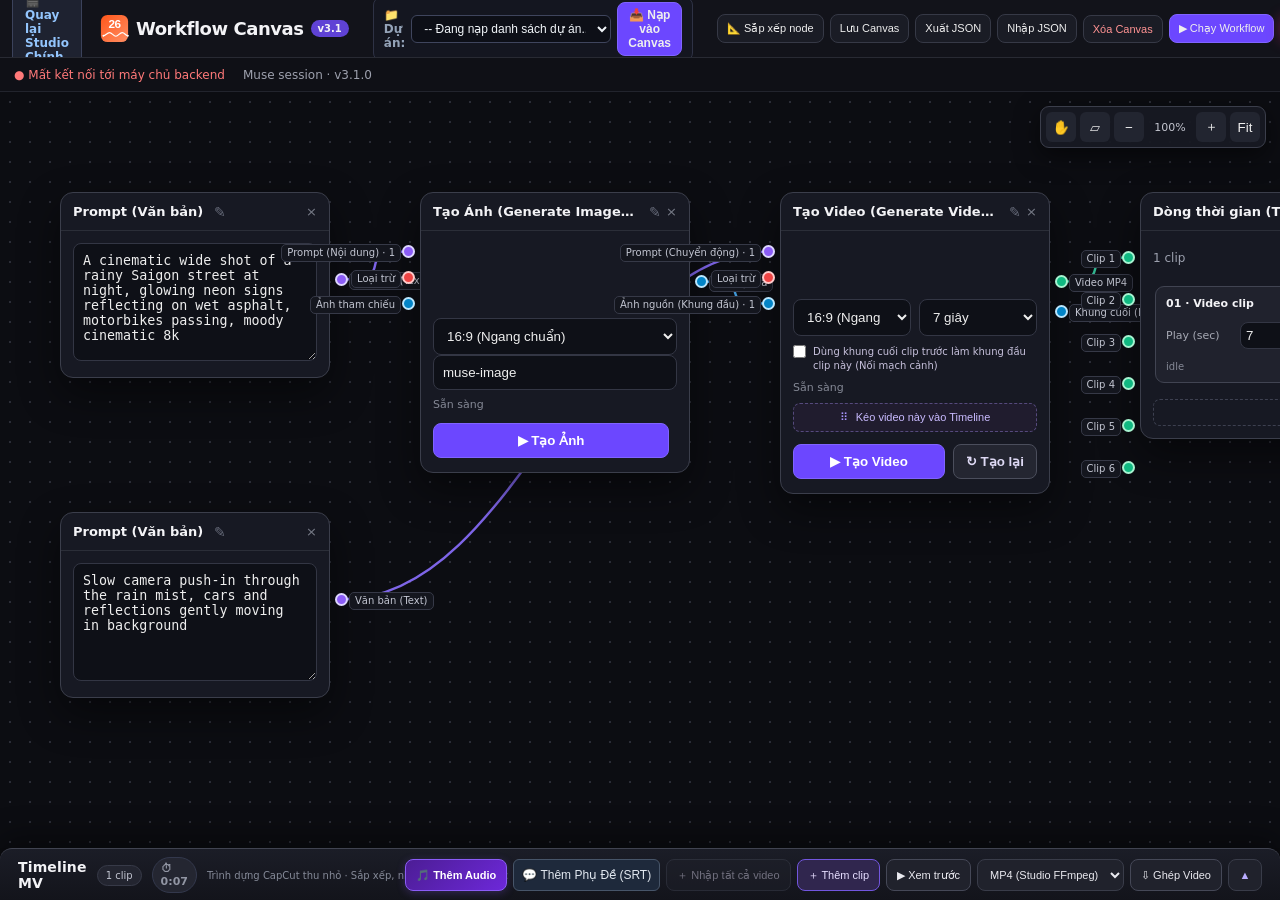
==== commit 96c9ff23: "fix(canvas): sync autoPipelineBtn and modals into index.html served at /canvas/" ====
--- a/static/canvas/index.html
+++ b/static/canvas/index.html
@@ -5,7 +5,7 @@
   <meta name="viewport" content="width=device-width,initial-scale=1" />
   <title>MUSE AI MV Studio · Workflow Canvas</title>
   <link rel="icon" type="image/png" sizes="128x128" href="./icons/icon128.png" />
-  <link rel="stylesheet" href="./styles.css?v=3.5.1" />
+  <link rel="stylesheet" href="./styles.css?v=3.6.0" />
   <style>
     .back-studio-link {
       display: inline-flex;
@@ -90,6 +90,10 @@
       <input id="workflowFileInput" type="file" accept=".json,application/json" hidden />
       <button id="resetBtn" class="danger">Xóa Canvas</button>
       <button id="runBtn" class="primary" title="Chạy toàn bộ các node tạo ảnh/video theo thứ tự phụ thuộc">▶ Chạy Workflow</button>
+      <button id="autoPipelineBtn" type="button" class="accent-btn" style="background:linear-gradient(135deg, #7c3aed, #db2777);color:#fff;font-weight:700;border:none;box-shadow:0 0 14px rgba(219,39,119,0.4);display:inline-flex;align-items:center;gap:6px;padding:6px 14px;border-radius:6px;cursor:pointer;" title="1 Phát Xong Luôn: Tự động chạy toàn bộ các node tuần tự, tự động ghép video, lồng file nhạc và burn phụ đề SRT khớp 100% thành phẩm!">
+        <span>🚀</span>
+        <span>1 Phát Xong Luôn</span>
+      </button>
     </div>
   </header>
 
@@ -166,6 +170,9 @@
       <div class="timeline-dock-actions">
         <input type="file" id="timelineAudioInput" accept="audio/*" hidden />
         <button id="timelineAddAudioBtn" type="button" class="btn-highlight-audio" title="Thêm file nhạc nền BGM (.mp3 / .wav) trực tiếp vào timeline">🎵 Thêm Audio</button>
+        <input type="file" id="timelineSrtInput" accept=".srt,.lrc,text/plain" hidden />
+        <button id="timelineAddSrtBtn" type="button" style="background:#1e293b;border:1px solid #475569;color:#e2e8f0;font-size:12px;padding:4px 8px;border-radius:6px;cursor:pointer;" title="Thêm file phụ đề (.srt / .lrc) khớp lời">💬 Thêm Phụ Đề (SRT)</button>
+        <span id="timelineSrtBadge" class="timeline-meta-badge srt-meta-badge hidden" title="Phụ đề SRT">💬 SRT</span>
         <button id="timelineImportAllBtn" type="button" title="Thêm tất cả các node Generate Video vào timeline">＋ Nhập tất cả video</button>
         <div class="timeline-output-picker">
           <button id="timelineAddVideoBtn" type="button" title="Thêm một clip video hoặc tạo phân cảnh mới">＋ Thêm clip</button>
@@ -250,11 +257,26 @@
       <p class="script-template-hint">Tải mẫu kịch bản chuẩn để điền hoặc gửi cho AI tạo theo định dạng này.</p>
       <label for="scriptInput">Kịch bản:</label>
       <textarea id="scriptInput" placeholder="CẢNH 1 (0:00 đến 0:07): Tên cảnh&#10;Khung đầu: Mô tả khung mở đầu...&#10;Khung cuối: Mô tả khung kết thúc...&#10;Diễn biến: 1. 0-2s: Diễn biến chi tiết...&#10;Prompt ảnh khung đầu: A beautiful cinematic portrait...&#10;Prompt video: Slow motion camera dolly in...&#10;Audio: Tiếng gió và đàn piano du dương..."></textarea>
+      <div class="script-media-inputs" style="display:grid;grid-template-columns:1fr 1fr;gap:12px;margin:10px 0;background:#141724;padding:10px 14px;border-radius:8px;border:1px solid #282d44;">
+        <div>
+          <label for="scriptAudioInput" style="font-size:12px;font-weight:600;color:#94a3b8;display:block;margin-bottom:4px;">🎵 File Audio (Nhạc / Lồng tiếng):</label>
+          <input type="file" id="scriptAudioInput" accept="audio/*" style="font-size:12px;color:#cbd5e1;width:100%;" />
+          <small id="scriptAudioInfo" style="color:#64748b;font-size:11px;display:block;margin-top:2px;">Chưa chọn audio</small>
+        </div>
+        <div>
+          <label for="scriptSrtFileInput" style="font-size:12px;font-weight:600;color:#94a3b8;display:block;margin-bottom:4px;">💬 File Phụ đề SRT (Khớp 100%):</label>
+          <input type="file" id="scriptSrtFileInput" accept=".srt,.lrc,text/plain" style="font-size:12px;color:#cbd5e1;width:100%;" />
+          <small id="scriptSrtInfo" style="color:#64748b;font-size:11px;display:block;margin-top:2px;">Chưa chọn file SRT</small>
+        </div>
+      </div>
       <div id="scriptImportStatus" role="status"></div>
-      <div class="modal-actions">
+      <div class="modal-actions" style="display:flex;justify-content:space-between;align-items:center;flex-wrap:wrap;gap:8px;">
         <a id="downloadScriptTemplate" class="script-template-download" href="./templates/museflow-scene-script-template-vi.txt" download="MuseFlow_Scene_Script_Template_VI.txt">⇩ Tải mẫu kịch bản tiếng Việt</a>
-        <button id="cancelScriptImport" type="button">Hủy</button>
-        <button id="buildScriptNodes" type="button" class="primary">Tạo các node phân cảnh</button>
+        <div style="display:flex;gap:8px;">
+          <button id="cancelScriptImport" type="button">Hủy</button>
+          <button id="buildScriptNodes" type="button">Tạo các node phân cảnh</button>
+          <button id="buildAndRunScriptNodes" type="button" class="accent-btn" style="background:linear-gradient(135deg, #7c3aed, #db2777);color:#fff;font-weight:700;border:none;padding:7px 16px;border-radius:6px;box-shadow:0 0 10px rgba(219,39,119,0.3);cursor:pointer;" title="Tự động tạo các node phân cảnh, tự đẩy qua Muse AI render tuần tự và tự động ghép video + nhạc + SRT thành phẩm!">🚀 Tạo Node &amp; Chạy 1 Phát Xong Luôn</button>
+        </div>
       </div>
     </section>
   </div>
@@ -433,11 +455,16 @@
         </div>
       </div>
 
-      <footer class="modal-actions" style="padding:14px 20px; background:#141724; border-top:1px solid #282d44;">
+      <footer class="modal-actions" style="padding:14px 20px; background:#141724; border-top:1px solid #282d44; display:flex; justify-content:space-between; align-items:center;">
         <button id="cancelAiDirectorBtn" type="button">Hủy</button>
-        <button id="submitAiDirectorBtn" type="button" class="ai-director-btn" style="font-size:13px; padding:8px 18px;">
-          <span>✨ Phân Tích &amp; Dựng Dàn Node Tự Động</span>
-        </button>
+        <div style="display:flex; gap:10px;">
+          <button id="submitAiDirectorBtn" type="button" class="ai-director-btn" style="font-size:13px; padding:8px 18px;">
+            <span>✨ Dựng Dàn Node</span>
+          </button>
+          <button id="submitAiDirectorAutoRunBtn" type="button" class="accent-btn" style="background:linear-gradient(135deg, #7c3aed, #db2777);color:#fff;font-weight:700;border:none;font-size:13px;padding:8px 18px;border-radius:6px;box-shadow:0 0 12px rgba(219,39,119,0.35);cursor:pointer;" title="Dựng kịch bản chuẩn timecode SRT, tự động render tuần tự qua Muse AI và tự động ghép video + nhạc + phụ đề thành phẩm!">
+            <span>🚀 Dựng &amp; Chạy 1 Phát Xong Luôn</span>
+          </button>
+        </div>
       </footer>
     </div>
   </div>
@@ -546,7 +573,99 @@
     </section>
   </div>
 
+
+
+  <!-- Modal Khởi Động Quy Trình 1-Phát-Xong-Luôn -->
+  <div id="autoPipelineModal" class="modal-backdrop hidden" role="dialog" aria-modal="true">
+    <div class="modal-card" style="max-width:540px;background:#10121d;border:1px solid #2e344e;border-radius:12px;padding:24px;color:#f8fafc;box-shadow:0 16px 40px rgba(0,0,0,0.6);">
+      <div style="display:flex;align-items:center;gap:12px;margin-bottom:14px;">
+        <div style="width:42px;height:42px;border-radius:10px;background:linear-gradient(135deg, #7c3aed, #db2777);display:flex;align-items:center;justify-content:center;font-size:22px;">🚀</div>
+        <div>
+          <h2 style="margin:0;font-size:18px;font-weight:700;">Quy Trình 1-Phát-Xong-Luôn (Full Auto Produce)</h2>
+          <p style="margin:2px 0 0;font-size:12px;color:#94a3b8;">Hệ thống tự động đẩy qua Muse AI render tuần tự 100% ➔ Tự ghép Video ➔ Lồng Nhạc ➔ Burn Phụ Đề SRT.</p>
+        </div>
+      </div>
+
+      <div style="background:#141724;border:1px solid #23273c;border-radius:8px;padding:12px 14px;margin-bottom:14px;font-size:13px;">
+        <div style="display:flex;justify-content:space-between;margin-bottom:8px;">
+          <span style="color:#94a3b8;">🎬 Tổng số phân cảnh cần tạo:</span>
+          <strong id="pipelineShotCount" style="color:#38bdf8;">0 clips</strong>
+        </div>
+        <div style="display:flex;justify-content:space-between;align-items:center;margin-bottom:8px;">
+          <span style="color:#94a3b8;">🎵 File Nhạc / Audio BGM:</span>
+          <div style="display:flex;align-items:center;gap:6px;">
+            <span id="pipelineAudioLabel" style="font-weight:600;color:#cbd5e1;max-width:180px;overflow:hidden;text-overflow:ellipsis;white-space:nowrap;">Chưa có</span>
+            <input type="file" id="pipelineAudioFileInput" accept="audio/*" hidden />
+            <button type="button" id="pipelineChangeAudioBtn" style="font-size:11px;padding:2px 8px;background:#282f48;color:#cbd5e1;border:none;border-radius:4px;cursor:pointer;">Đổi</button>
+          </div>
+        </div>
+        <div style="display:flex;justify-content:space-between;align-items:center;">
+          <span style="color:#94a3b8;">💬 Phụ đề SRT (Khớp lời 100%):</span>
+          <div style="display:flex;align-items:center;gap:6px;">
+            <span id="pipelineSrtLabel" style="font-weight:600;color:#cbd5e1;max-width:180px;overflow:hidden;text-overflow:ellipsis;white-space:nowrap;">Chưa có</span>
+            <input type="file" id="pipelineSrtFileInput" accept=".srt,.lrc,text/plain" hidden />
+            <button type="button" id="pipelineChangeSrtBtn" style="font-size:11px;padding:2px 8px;background:#282f48;color:#cbd5e1;border:none;border-radius:4px;cursor:pointer;">Đổi</button>
+          </div>
+        </div>
+      </div>
+
+      <div style="background:#161928;border:1px solid #23273c;border-radius:8px;padding:12px;margin-bottom:18px;">
+        <label style="display:flex;align-items:center;gap:8px;font-size:12px;color:#e2e8f0;margin-bottom:6px;cursor:pointer;">
+          <input type="checkbox" id="pipelineOptSequential" checked disabled />
+          <span>Khóa tuần tự 100% cấp tài khoản Muse AI (chống lỗi quá tải)</span>
+        </label>
+        <label style="display:flex;align-items:center;gap:8px;font-size:12px;color:#e2e8f0;margin-bottom:6px;cursor:pointer;">
+          <input type="checkbox" id="pipelineOptStitch" checked />
+          <span>Tự động nối toàn bộ clip thành video hoàn chỉnh (Studio FFmpeg)</span>
+        </label>
+        <label style="display:flex;align-items:center;gap:8px;font-size:12px;color:#e2e8f0;cursor:pointer;">
+          <input type="checkbox" id="pipelineOptBurnSrt" checked />
+          <span>Tự động burn phụ đề SRT đẹp mắt vào video (Hardsub 1080p viền nét)</span>
+        </label>
+      </div>
+
+      <div style="display:flex;justify-content:flex-end;gap:10px;">
+        <button type="button" id="cancelAutoPipelineBtn" style="padding:8px 16px;background:#24283b;color:#cbd5e1;border:1px solid #373e5b;border-radius:6px;cursor:pointer;">Hủy</button>
+        <button type="button" id="confirmAutoPipelineBtn" style="padding:8px 20px;background:linear-gradient(135deg, #7c3aed, #db2777);color:#fff;font-weight:700;border:none;border-radius:6px;cursor:pointer;box-shadow:0 0 14px rgba(219,39,119,0.35);">▶ BẮT ĐẦU CHẠY 1 PHÁT XONG LUÔN</button>
+      </div>
+    </div>
+  </div>
+
+  <!-- Modal Thành Phẩm Video Cuối Cùng -->
+  <div id="autoPipelineSuccessModal" class="modal-backdrop hidden" role="dialog" aria-modal="true">
+    <div class="modal-card" style="max-width:720px;background:#0f111a;border:1px solid #2e344e;border-radius:14px;padding:22px;color:#f8fafc;box-shadow:0 20px 50px rgba(0,0,0,0.8);">
+      <div style="display:flex;justify-content:space-between;align-items:center;margin-bottom:12px;">
+        <div style="display:flex;align-items:center;gap:10px;">
+          <div style="font-size:24px;">🎉</div>
+          <div>
+            <h2 style="margin:0;font-size:18px;font-weight:700;color:#38bdf8;">Video Thành Phẩm Đã Hoàn Thành 100%!</h2>
+            <p id="pipelineSuccessSubtitle" style="margin:2px 0 0;font-size:12px;color:#94a3b8;">Đã ghép tất cả các phân cảnh, lồng nhạc và hoàn tất phụ đề SRT.</p>
+          </div>
+        </div>
+        <button type="button" id="closeSuccessModalBtn" style="background:transparent;border:none;color:#94a3b8;font-size:20px;cursor:pointer;">×</button>
+      </div>
+
+      <div style="border-radius:10px;overflow:hidden;background:#000;border:1px solid #1e293b;margin-bottom:14px;">
+        <video id="pipelineSuccessPlayer" controls autoplay style="width:100%;max-height:400px;display:block;"></video>
+      </div>
+
+      <div style="display:flex;justify-content:space-between;align-items:center;">
+        <div id="pipelineSuccessMeta" style="font-size:12px;color:#94a3b8;">
+          <span>Thời lượng: <strong>0s</strong></span> · <span>Số cảnh: <strong>0</strong></span>
+        </div>
+        <div style="display:flex;gap:10px;">
+          <a id="pipelineDownloadBtn" href="#" download class="primary" style="padding:8px 18px;background:linear-gradient(135deg, #059669, #10b981);color:#fff;font-weight:700;border-radius:6px;text-decoration:none;display:inline-flex;align-items:center;gap:6px;">
+            <span>⬇️</span>
+            <span>Tải Video MP4 Về Máy</span>
+          </a>
+          <button type="button" id="pipelineCloseDoneBtn" style="padding:8px 16px;background:#1e2438;color:#cbd5e1;border:1px solid #333d5e;border-radius:6px;cursor:pointer;">Đóng</button>
+        </div>
+      </div>
+    </div>
+  </div>
+
+
   <script src="./vendor/ffmpeg/ffmpeg.js"></script>
-  <script src="./canvas.js?v=3.5.2"></script>
+  <script src="./canvas.js?v=3.6.0"></script>
 </body>
 </html>
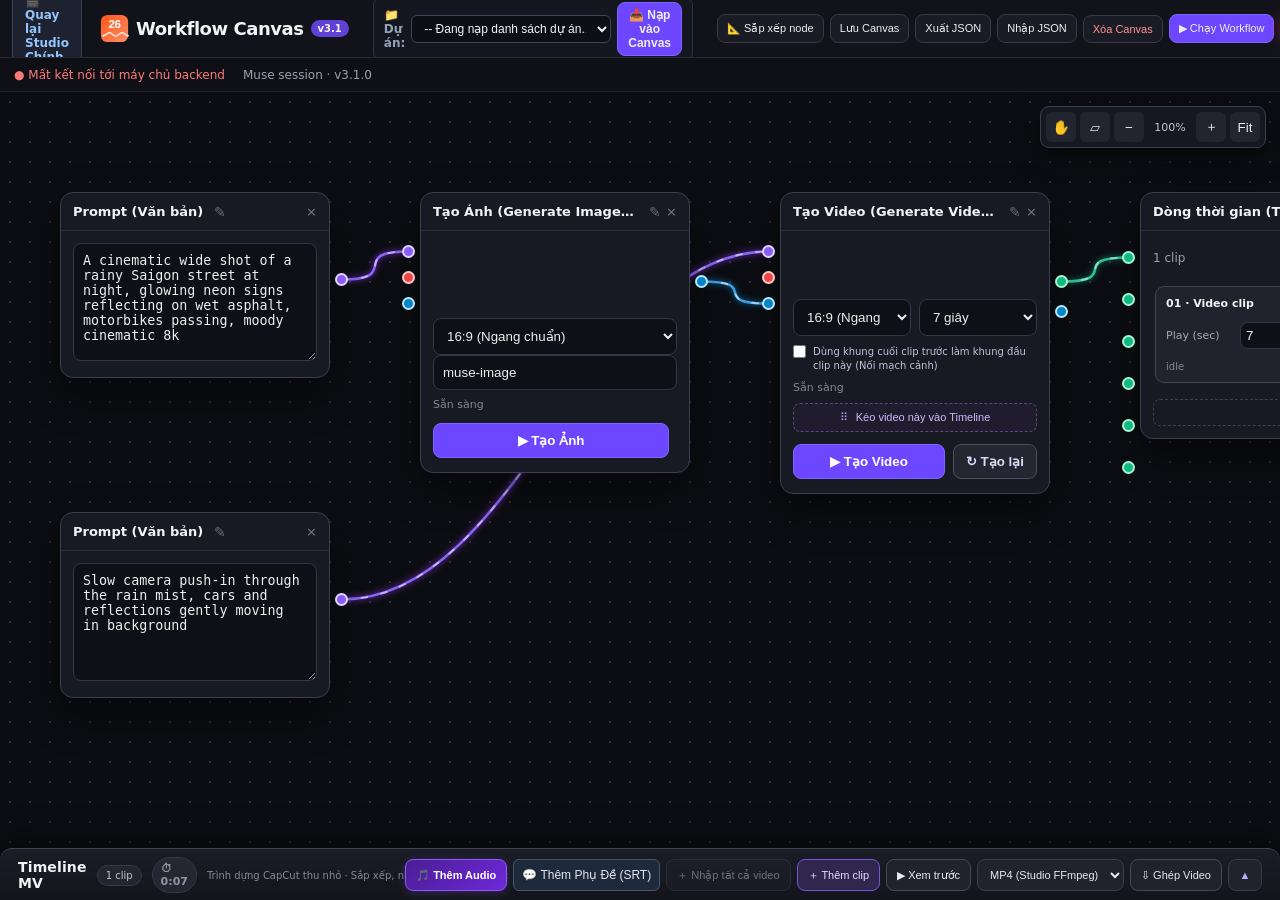
==== commit 4ea6f8b8: "feat(canvas): add Ctrl+A/C/V/X/D shortcuts, hover-only port labels, and stylized animated wires" ====
--- a/static/canvas/index.html
+++ b/static/canvas/index.html
@@ -5,7 +5,7 @@
   <meta name="viewport" content="width=device-width,initial-scale=1" />
   <title>MUSE AI MV Studio · Workflow Canvas</title>
   <link rel="icon" type="image/png" sizes="128x128" href="./icons/icon128.png" />
-  <link rel="stylesheet" href="./styles.css?v=3.6.0" />
+  <link rel="stylesheet" href="./styles.css?v=3.6.2" />
   <style>
     .back-studio-link {
       display: inline-flex;
@@ -588,10 +588,18 @@
 
       <div style="background:#141724;border:1px solid #23273c;border-radius:8px;padding:12px 14px;margin-bottom:14px;font-size:13px;">
         <div style="display:flex;justify-content:space-between;margin-bottom:8px;">
-          <span style="color:#94a3b8;">🎬 Tổng số phân cảnh cần tạo:</span>
+          <span style="color:#94a3b8;">🎬 Tổng số phân cảnh:</span>
           <strong id="pipelineShotCount" style="color:#38bdf8;">0 clips</strong>
         </div>
-        <div style="display:flex;justify-content:space-between;align-items:center;margin-bottom:8px;">
+        <div style="display:flex;justify-content:space-between;margin-bottom:8px;">
+          <span style="color:#94a3b8;">✅ Đã tạo hoàn thành:</span>
+          <strong id="pipelineDoneCount" style="color:#10b981;">0 node (Giữ nguyên)</strong>
+        </div>
+        <div style="display:flex;justify-content:space-between;margin-bottom:8px;">
+          <span style="color:#94a3b8;">⏳ Còn lại cần tạo tiếp:</span>
+          <strong id="pipelinePendingCount" style="color:#f59e0b;">0 node</strong>
+        </div>
+        <div style="display:flex;justify-content:space-between;align-items:center;margin-bottom:8px;padding-top:6px;border-top:1px dashed #282f48;">
           <span style="color:#94a3b8;">🎵 File Nhạc / Audio BGM:</span>
           <div style="display:flex;align-items:center;gap:6px;">
             <span id="pipelineAudioLabel" style="font-weight:600;color:#cbd5e1;max-width:180px;overflow:hidden;text-overflow:ellipsis;white-space:nowrap;">Chưa có</span>
@@ -610,6 +618,10 @@
       </div>
 
       <div style="background:#161928;border:1px solid #23273c;border-radius:8px;padding:12px;margin-bottom:18px;">
+        <label style="display:flex;align-items:center;gap:8px;font-size:12px;color:#a7f3d0;margin-bottom:8px;cursor:pointer;background:#064e3b33;padding:6px 10px;border-radius:6px;border:1px solid #05966955;">
+          <input type="checkbox" id="pipelineOptSkipDone" checked />
+          <span><strong>Bỏ qua các cảnh đã có</strong> (chỉ render tiếp các cảnh còn thiếu, không tạo lại từ đầu)</span>
+        </label>
         <label style="display:flex;align-items:center;gap:8px;font-size:12px;color:#e2e8f0;margin-bottom:6px;cursor:pointer;">
           <input type="checkbox" id="pipelineOptSequential" checked disabled />
           <span>Khóa tuần tự 100% cấp tài khoản Muse AI (chống lỗi quá tải)</span>
@@ -666,6 +678,6 @@
 
 
   <script src="./vendor/ffmpeg/ffmpeg.js"></script>
-  <script src="./canvas.js?v=3.6.0"></script>
+  <script src="./canvas.js?v=3.6.2"></script>
 </body>
 </html>
--- a/static/canvas/styles.css
+++ b/static/canvas/styles.css
@@ -1,945 +1,1161 @@
-:root{font-family:Inter,ui-sans-serif,system-ui,-apple-system,BlinkMacSystemFont,"Segoe UI",sans-serif;color:#f3f3f6;background:#0b0c10}*{box-sizing:border-box}body{margin:0;overflow:hidden}.toolbar{height:58px;display:flex;align-items:center;gap:8px;padding:0 12px;background:#12131a;border-bottom:1px solid #282a33}.brand{font-size:18px;font-weight:800;margin-right:10px}.brand span{font-size:10px;background:#5f42d5;padding:3px 7px;border-radius:999px}.toolbar button,.modal button{background:#1a1c25;color:#eee;border:1px solid #363946;border-radius:8px;padding:8px 11px;cursor:pointer}.toolbar button:hover,.modal button:hover{background:#252834}.toolbar .primary,.modal .primary{background:#6c47ff;border-color:#8064ff}.toolbar .danger{color:#ff9393}.spacer{flex:1}.statusbar{height:34px;background:#0f1016;border-bottom:1px solid #22242d;display:flex;align-items:center;gap:24px;padding:0 14px;font-size:12px;color:#9da0ad}.ok{color:#65d894!important}.warn{color:#f4c25d!important}.error{color:#ff7979!important}#viewport{position:relative;width:100vw;height:calc(100vh - 92px);overflow:hidden;background-color:#0c0d12;background-image:radial-gradient(#2b2d37 1px,transparent 1px);background-size:20px 20px}#canvas{position:absolute;inset:0;transform-origin:0 0}#edges{position:absolute;inset:0;width:100%;height:100%;pointer-events:none;overflow:visible}.edge{fill:none;stroke:#7d61ff;stroke-width:2.4;opacity:.9}.node{position:absolute;width:270px;background:#171923;border:1px solid #3b3e4b;border-radius:13px;box-shadow:0 16px 40px #0007;user-select:none}.node.selected{border-color:#8268ff;box-shadow:0 0 0 1px #8268ff,0 16px 40px #0008}.node-header{height:38px;display:flex;align-items:center;padding:0 12px;font-size:13px;font-weight:800;border-bottom:1px solid #2b2e38;cursor:grab}.node-header:active{cursor:grabbing}.node-body{position:relative;padding:12px}.node textarea,.node input,.node select{width:100%;background:#0e1017;color:#eee;border:1px solid #333644;border-radius:8px;padding:9px;outline:none}.node textarea{height:118px;resize:vertical}.node input+.node select{margin-top:8px}.node select{margin-top:8px}.node img{width:100%;max-height:250px;object-fit:cover;border-radius:9px;margin-top:10px;background:#0c0d11}.empty{height:135px;border:1px dashed #3a3d49;border-radius:9px;display:flex;align-items:center;justify-content:center;color:#737785;margin-bottom:9px}.preview-empty{height:220px}.small-btn{display:inline-block;background:#222530;border:1px solid #383b48;border-radius:8px;padding:7px 9px;font-size:12px;cursor:pointer}.small-btn input{display:none}.status{font-size:11px;color:#858996;margin-top:8px;max-height:50px;overflow:hidden}.status.running,.status.queued,.status.waiting{color:#e1bf5e}.status.success{color:#65d894}.status.error{color:#ff7979}.port{position:absolute;width:13px;height:13px;border-radius:50%;background:#8b6fff;border:2px solid #e3dcff;cursor:crosshair;z-index:4}.port.in{left:-19px}.port.out{right:-19px}.port-label{position:absolute;font-size:10px;color:#838795}.port-label.left{left:3px}.port-label.right{right:3px}.node .row{position:relative;margin-top:10px;padding:8px 0}.node.generate .node-body{padding-top:5px}.gen-controls{padding-top:74px}.node-close{margin-left:auto;color:#777b87;cursor:pointer;font-weight:500}.node-close:hover{color:#ff8383}.modal-backdrop{position:fixed;inset:0;background:#000a;display:flex;align-items:center;justify-content:center;z-index:100}.modal-backdrop.hidden{display:none}.modal{width:min(520px,92vw);background:#171923;border:1px solid #3a3d49;border-radius:14px;padding:20px;box-shadow:0 25px 80px #000}.modal h2{margin:0 0 8px}.modal p{font-size:13px;color:#979aa7}.modal label{display:block;font-size:12px;color:#a8aab3;margin-top:14px}.modal label input{margin-top:6px}.modal-actions{display:flex;justify-content:flex-end;gap:8px;margin-top:20px}.hint{font-size:11px;color:#757986;margin-top:7px}.image-link{display:block}.ref-badge{font-size:10px;background:#252838;padding:4px 7px;border-radius:999px;color:#a9a0ff;display:inline-block;margin-top:6px}
-.edge-draft{stroke:#c4b6ff;stroke-dasharray:7 6;opacity:.8}.port{touch-action:none}.canvas-menu{position:fixed;z-index:200;width:210px;padding:7px;background:#171923;border:1px solid #414451;border-radius:10px;box-shadow:0 16px 45px #000a;display:flex;flex-direction:column;gap:2px}.canvas-menu.hidden{display:none}.canvas-menu button{width:100%;padding:8px 10px;text-align:left;color:#e8e8ef;background:transparent;border:0;border-radius:6px;cursor:pointer;font:inherit;font-size:12px}.canvas-menu button:hover,.canvas-menu button:focus{outline:none;background:#292b38}.menu-caption{padding:5px 10px 7px;color:#858a99;font-size:10px;text-transform:uppercase;letter-spacing:.08em}.menu-divider{height:1px;background:#30323d;margin:4px 3px}
-.port.wire-compatible{transform:scale(1.45);background:#53d99b;box-shadow:0 0 0 5px #53d99b38,0 0 16px #53d99b;z-index:8}.edge-draft{pointer-events:none}.node video{display:block;width:100%;max-height:240px;margin-top:10px;border-radius:9px;background:#08090d}.video-controls{display:grid;grid-template-columns:1fr 1fr;gap:8px;padding-top:55px}.node.timeline-node{width:min(640px,calc(100vw - 40px))}.timeline-toolbar{display:flex;align-items:center;justify-content:space-between;margin-bottom:10px;color:#9da1af;font-size:12px}.timeline-toolbar button{color:#eee}.timeline-track{display:flex;align-items:stretch;gap:10px;min-height:104px;overflow-x:auto;padding:3px 2px 8px}.timeline-clip{flex:0 0 160px;display:flex;flex-direction:column;gap:8px;padding:10px;background:#20222d;border:1px solid #414452;border-radius:9px;cursor:grab}.timeline-clip:active{cursor:grabbing}.timeline-clip-head{font-size:11px;font-weight:700;white-space:nowrap;overflow:hidden;text-overflow:ellipsis}.clip-duration{display:flex;align-items:center;justify-content:space-between;gap:6px;color:#a6a9b4;font-size:11px}.clip-duration input{width:64px!important;padding:5px!important}.timeline-clip-state{margin-top:auto;font-size:10px;color:#858996}.timeline-clip-state.success{color:#65d894}.timeline-clip-state.error{color:#ff7979}.timeline-empty{display:flex;align-items:center;justify-content:center;width:100%;min-height:82px;border:1px dashed #3a3d49;border-radius:9px;color:#777b88;font-size:12px}.timeline-dock{position:fixed;right:14px;bottom:14px;z-index:20;width:min(370px,calc(100vw - 28px));padding:10px;background:#171923;border:1px solid #3b3e4b;border-radius:11px;box-shadow:0 12px 35px #0009}.timeline-dock-title{font-size:11px;font-weight:700;margin-bottom:7px;color:#c5c7d0}.timeline-dock video{width:100%;max-height:210px;border-radius:7px;background:#090a0e}.timeline-dock video.hidden{display:none}.timeline-dock-hint{font-size:10px;color:#777b88;line-height:1.5}.timeline-dock:has(video:not(.hidden)) .timeline-dock-hint{display:none}
-.node textarea{user-select:text}.node input[type=number]{margin:4px 0}.resize-preview{display:block;width:100%;max-height:230px;object-fit:contain;margin:9px 0;background:#0b0c10;border:1px solid #333644;border-radius:8px}.node[data-id^=negativePrompt] textarea{border-color:#70404c}.toolbar{overflow-x:auto}.toolbar .spacer{min-width:12px}
-.node-generation-actions{display:grid;grid-template-columns:minmax(0,1fr) auto;gap:8px;margin-top:12px}.node-run-button{display:block;width:100%;margin-top:0;padding:9px 12px;border:1px solid #8064ff;border-radius:8px;background:#6c47ff;color:#fff;font-weight:700;cursor:pointer}.node-run-button:hover:not(:disabled){background:#795aff}.node-run-button:disabled{opacity:.55;cursor:wait}.node-run-button.again{width:auto;min-width:82px;border-color:#4b4e5c;background:#242631;color:#ded9f4}.node-run-button.again:hover:not(:disabled){background:#343142;border-color:#8a72e8}.node.generate{padding-bottom:2px}
-.node-run-button.stop{position:relative;z-index:20;pointer-events:auto;touch-action:manipulation;border-color:#d95765;background:#a92f42;color:#fff;cursor:pointer}.node-run-button.stop:hover{background:#c43b4f}.node-run-button.stop:disabled{opacity:1;cursor:pointer}
-.timeline-dock{position:fixed;left:0;right:0;bottom:0;z-index:50;width:100%;padding:0 16px 12px;background:#14151c;border:0;border-top:1px solid #424553;border-radius:12px 12px 0 0;box-shadow:0 -12px 36px #0009;transition:height .18s ease,background .18s ease}.timeline-dock-header{height:48px;display:flex;align-items:center;justify-content:space-between}.timeline-dock-header>div:first-child{display:flex;align-items:center;gap:12px}.timeline-dock-header strong{font-size:13px}.timeline-dock-header span{font-size:11px;color:#9296a4}.timeline-dock-actions{display:flex;gap:8px}.timeline-dock-actions button,.dock-clip button{border:1px solid #3b3e4b;border-radius:7px;background:#20222c;color:#f4f4f7;padding:6px 10px;cursor:pointer}.timeline-dock-content{display:flex;gap:12px;align-items:center;overflow:hidden}.timeline-dock-track{display:flex;gap:9px;overflow:auto;flex:1;min-height:76px;padding:5px 2px}.timeline-dock.collapsed .timeline-dock-content{display:none}.timeline-dock.collapsed{padding-bottom:0}.timeline-dock.no-timeline .timeline-dock-track{display:none}.timeline-dock.no-timeline .timeline-dock-content{display:none}.timeline-dock.no-timeline.collapsed .timeline-dock-content{display:none}.timeline-drop-zone{position:absolute;inset:0;z-index:-1;border:2px dashed transparent;pointer-events:none}.timeline-dock.drag-over .timeline-drop-zone{z-index:0;border-color:#8369ff;background:#8268ff18}.dock-clip{position:relative;z-index:1;flex:0 0 180px;height:66px;display:flex;align-items:center;gap:9px;padding:6px;background:#20222d;border:1px solid #414452;border-radius:8px;cursor:grab}.dock-clip>span{flex:1;font-size:11px;white-space:nowrap;overflow:hidden;text-overflow:ellipsis}.dock-clip button{padding:2px 7px;color:#ff9a9a}.dock-clip-thumb{width:72px;height:50px;flex:none;display:flex;align-items:center;justify-content:center;background:#0a0b10;border-radius:5px;color:#9882ff;overflow:hidden}.dock-clip-thumb video{width:100%;height:100%;object-fit:cover}.dock-empty{display:flex;align-items:center;justify-content:center;min-width:240px;border:1px dashed #414452;border-radius:8px;color:#828695;font-size:11px}.timeline-dock-content>#timelinePlayer{width:240px;max-height:125px;border-radius:7px}.timeline-dock-content>#timelinePlayer.hidden{display:none}.timeline-inline-drop{margin-top:8px;padding:7px;border:1px dashed #3d4050;border-radius:7px;color:#858998;font-size:10px;text-align:center}.timeline-inline-drop.drag-over{border-color:#8d76ff;background:#8268ff18;color:#c7bbff}#viewport{height:calc(100vh - 180px)}
-.canvas-tools{position:absolute;right:14px;top:14px;z-index:15;display:flex;align-items:center;gap:4px;padding:5px;background:#171923eF;border:1px solid #3b3e4b;border-radius:9px;box-shadow:0 8px 24px #0008}.canvas-tools button{min-width:30px;height:30px;border:0;border-radius:6px;background:#222530;color:#eee;cursor:pointer}.canvas-tools button:hover,.canvas-tools button.active{background:#6c47ff}.canvas-tools span{min-width:44px;text-align:center;font-size:11px;color:#c4c6d0}.hand-mode{cursor:grab!important}.hand-mode.panning{cursor:grabbing!important}.hand-mode .node-header{cursor:grab}.panning #canvas,.panning #edges{will-change:transform}
-.timeline-dock{height:194px;padding:0 18px 12px;background:linear-gradient(180deg,#1a1b24 0%,#111218 100%);border-top:1px solid #484b5a}.timeline-dock.collapsed{height:49px}.timeline-dock-header{height:46px;border-bottom:1px solid #30323d}.timeline-dock-header strong{letter-spacing:.02em}.timeline-dock-actions button{min-width:34px}.timeline-dock-content{height:132px;align-items:stretch}.timeline-dock-track{display:block;min-width:0;padding:5px 0 8px;overflow:auto}.timeline-ruler{position:sticky;top:0;z-index:3;height:20px;display:flex;gap:0;align-items:center;border-bottom:1px solid #363844;background:#14151c;color:#777c8a;font-size:9px}.timeline-ruler span{flex:0 0 210px;padding-left:5px;border-left:1px solid #4a4d5b;height:13px}.timeline-lane{min-height:84px;display:flex;align-items:flex-start;gap:5px;padding:6px 0}.dock-clip{flex:none;height:72px;max-width:420px;display:grid;grid-template-columns:76px minmax(50px,1fr) 26px;gap:8px;padding:6px;background:linear-gradient(140deg,#292b38,#1d1f29);border-color:#4a4d5d;border-radius:7px}.dock-clip:hover{border-color:#7c62e9}.dock-clip-thumb{width:76px;height:58px}.dock-clip-thumb img,.dock-clip-thumb video{width:100%;height:100%;object-fit:cover}.dock-clip-details{min-width:0;display:flex;flex-direction:column;justify-content:space-between}.dock-clip-details>span{font-size:10px;font-weight:700;overflow:hidden;text-overflow:ellipsis;white-space:nowrap}.dock-clip-details label{display:flex;align-items:center;gap:5px;color:#858a98;font-size:9px}.dock-clip-details input{width:54px!important;padding:3px 4px!important;font-size:10px}.dock-clip>button{align-self:start}.dock-empty{height:66px;min-width:300px;border-style:dashed}.timeline-dock-content>#timelinePlayer{width:220px;max-height:124px;flex:none}.timeline-dock.no-timeline{height:48px}.timeline-dock.no-timeline .timeline-dock-header{border-bottom:0}
-#edges{transform-origin:0 0}
-#edges .edge-hit{fill:none;stroke:transparent;stroke-width:18;pointer-events:stroke;cursor:context-menu}
-#canvas{pointer-events:none}.node{pointer-events:auto}#edges .edge-selected{stroke:#fff08a;stroke-width:4;opacity:1}#edges .edge-hit{stroke-width:22}
-body:has(#timelineDock:not(.collapsed):not(.no-timeline)) #viewport{height:calc(100vh - 286px)}body:has(#timelineDock.collapsed) #viewport,body:has(#timelineDock.no-timeline) #viewport{height:calc(100vh - 141px)}
-.timeline-output-picker{position:relative}.timeline-output-picker>#timelineAddVideoBtn{border-color:#7256de;background:#30264e;color:#eee}.timeline-output-picker>#timelineAddVideoBtn:disabled{opacity:.45;cursor:not-allowed}.timeline-output-menu{position:absolute;right:0;bottom:calc(100% + 8px);z-index:60;min-width:210px;max-width:300px;padding:6px;background:#20222d;border:1px solid #494c5c;border-radius:9px;box-shadow:0 12px 30px #0009}.timeline-output-menu.hidden{display:none}.timeline-output-menu button{display:block;width:100%;padding:8px 10px;text-align:left;border:0;border-radius:6px;background:transparent;color:#eee;cursor:pointer;white-space:nowrap;overflow:hidden;text-overflow:ellipsis}.timeline-output-menu button:hover{background:#39334e}.timeline-output-menu>span{display:block;padding:8px;color:#9296a4;font-size:11px}.timeline-dock.wire-drop-target{border-top:2px solid #8d76ff;background:#29233d}.timeline-dock.wire-drop-target:after{content:'Drop video output to add it to the timeline';position:absolute;right:22px;top:-34px;padding:7px 11px;background:#30264e;border:1px solid #8064ff;border-radius:7px;color:#ddd5ff;font-size:11px;pointer-events:none}.video-output-port{cursor:crosshair}.video-output-port:hover{transform:scale(1.35);box-shadow:0 0 0 5px #8064ff55,0 0 14px #8064ff}
-.timeline-dock{height:202px;padding:0 22px 14px;background:linear-gradient(180deg,#1c1e27,#121319);border-top:1px solid #444858;box-shadow:0 -10px 32px #0007}.timeline-dock.collapsed{height:54px}.timeline-dock-header{height:52px;border-bottom:1px solid #30333f}.timeline-dock-header>div:first-child{gap:10px}.timeline-dock-header strong{font-size:14px}.timeline-dock-header span{padding:4px 8px;background:#242631;border-radius:999px}.timeline-dock-actions{gap:7px}.timeline-dock-actions button{height:32px;padding:0 11px;border-radius:7px;font-size:11px}.timeline-dock-content{height:136px;gap:14px}.timeline-dock-track{padding:7px 0 9px;scrollbar-color:#414554 #171820;scrollbar-width:thin}.timeline-ruler{height:22px}.timeline-ruler span{flex:0 0 240px}.timeline-lane{min-height:88px;gap:8px;padding:8px 0}.dock-clip{height:70px;grid-template-columns:76px minmax(60px,1fr) 26px;gap:9px;padding:6px 8px;background:#22242e;border-color:#3a3d4a;border-radius:9px}.dock-clip:hover{background:#292b37;border-color:#765de1}.dock-clip-thumb{height:56px;border:1px solid #3a3d4a}.dock-clip-details>span{font-size:11px}.dock-clip-details label{font-size:10px}.dock-empty{height:70px;min-width:280px;padding:0 18px;border:1px dashed #55596a;background:#181a22;color:#9a9eac}.timeline-dock-content>#timelinePlayer{width:200px;max-height:118px}.timeline-dock.no-timeline{height:54px}.timeline-dock.no-timeline .timeline-dock-header{border-bottom:0}.timeline-dock.no-timeline .timeline-dock-header>div:first-child:after{content:'Add a Timeline node to start arranging scenes';font-size:11px;color:#777c8a}.timeline-dock.drag-over,.timeline-dock.wire-drop-target{border-top:2px solid #a08cff;background:#211c32}.timeline-dock.drag-over .dock-empty{border-color:#9a82ff;background:#28223c;color:#d1c5ff}.video-timeline-drag{width:100%;margin-top:9px;padding:7px 10px;border:1px dashed #554a7d;border-radius:7px;background:#201c2e;color:#c9bbff;font-size:11px;text-align:center;cursor:grab}.video-timeline-drag:hover{border-color:#9a82ff;background:#2c2540}.video-timeline-drag:active{cursor:grabbing}.video-timeline-drag span{margin-right:5px;color:#a895ff}#viewport{transition:height .18s ease}
-.selection-marquee{position:absolute;z-index:14;border:1px solid #a18bff;background:#8064ff2b;border-radius:2px;pointer-events:none}.node.selected{outline:1px solid #9b84ff}.continuity-toggle{display:flex;align-items:flex-start;gap:7px;margin-top:9px;color:#c7c1dc;font-size:10px;line-height:1.4;cursor:pointer}.continuity-toggle input{flex:0 0 auto;width:13px!important;height:13px;margin:0!important;accent-color:#8064ff}.node .end-frame-thumb{display:block;width:72px;height:42px;margin:6px 0 2px;object-fit:cover;border:1px solid #65559a;border-radius:5px}.node.generateVideo .port-label.right{max-width:64px;text-align:right;white-space:nowrap}.node.generateVideo .port.out[data-port="endFrame"]{background:#39be9b;border-color:#c4ffea}
-.canvas-group{position:absolute;pointer-events:none;border:2px solid #927aff;border-radius:14px;background:linear-gradient(135deg,#8064ff20,#8064ff0b);box-shadow:inset 0 0 0 1px #d4caff24,0 0 0 1px #8064ff28,0 12px 34px #0003}.canvas-group-label{position:absolute;z-index:2;left:12px;top:-15px;max-width:calc(100% - 54px);padding:6px 11px;border:1px solid #a38dff;border-radius:8px;background:linear-gradient(135deg,#30265d,#1b1a29);color:#f0ecff;font-size:12px;font-weight:800;letter-spacing:.02em;white-space:nowrap;overflow:hidden;text-overflow:ellipsis;box-shadow:0 4px 14px #0008}.canvas-group-delete{position:absolute;z-index:2;right:7px;top:-15px;width:28px;height:28px;padding:0;border:1px solid #a38dff;border-radius:8px;background:#30265d;color:#fff;cursor:pointer;pointer-events:auto;box-shadow:0 4px 14px #0008}.canvas-group-delete:hover{background:#492b42;color:#ffb2b2}.group-marquee{position:absolute;z-index:16;border:2px dashed #b6a6ff;background:#8064ff32;border-radius:12px;box-shadow:0 0 0 1px #090a10,0 0 20px #8064ff30;pointer-events:none}.group-draw-mode{cursor:crosshair!important}.group-draw-mode .node{cursor:crosshair}
-.port-label{z-index:6;padding:2px 5px;border:1px solid #363947;border-radius:5px;background:#14161e;color:#c3c6d2;line-height:1.2;white-space:nowrap;pointer-events:none}.port-label.left{left:auto;right:calc(100% + 20px);text-align:right}.port-label.right{right:auto;left:calc(100% + 20px);text-align:left}.port[data-type="text"]{background:#8b6fff}.port[data-type="negative"]{background:#e56c82}.port[data-type="image"]{background:#48a8ed}.port[data-type="video"]{background:#38c9a0}.port[data-type="media"]{background:#a182ff}#edges .edge-text{stroke:#8b6fff}#edges .edge-negative{stroke:#e56c82}#edges .edge-image{stroke:#48a8ed}#edges .edge-video{stroke:#38c9a0}#edges .edge-media{stroke:#a182ff}
-#timelinePreviewPanel{position:fixed;z-index:45;top:104px;right:14px;bottom:220px;width:min(340px,calc(100vw - 28px));min-height:220px;display:flex;flex-direction:column;background:#171923;border:1px solid #494c5b;border-radius:12px;box-shadow:0 18px 50px #000b;overflow:hidden}#timelinePreviewPanel.hidden{display:none}#timelinePreviewPanel>header{height:46px;flex:none;display:flex;align-items:center;justify-content:space-between;padding:0 13px;border-bottom:1px solid #30323d}#timelinePreviewPanel>header strong{font-size:13px}#timelinePreviewPanel>header button{width:30px;height:30px;border:0;border-radius:6px;background:#242631;color:#eee;font-size:20px;cursor:pointer}#timelinePreviewPanel>header button:hover{background:#383b48}#timelinePreviewPanel .timeline-preview-stage{position:relative;flex:1;min-height:0;margin:12px;background:#050609;border:1px solid #30323d;border-radius:8px;overflow:hidden}#timelinePreviewPanel video{position:absolute;inset:0;width:100%;height:100%;object-fit:contain;background:#050609;opacity:0;z-index:1;transition:opacity .14s ease}#timelinePreviewPanel video.is-active{opacity:1;z-index:2}#timelinePreviewPanel .timeline-preview-caption{flex:none;padding:0 13px 10px;color:#858a98;font-size:10px}@media(max-height:620px){#timelinePreviewPanel{top:96px;bottom:170px}}@media(max-width:760px){#timelinePreviewPanel{right:8px;top:98px;bottom:160px;width:min(300px,calc(100vw - 16px))}
-}
-.toolbar-actions #buyCoffeeBtn{border-color:#8a6535;background:#342817;color:#ffdda3;font-weight:700}
-.toolbar-actions #buyCoffeeBtn:hover{background:#49361f;border-color:#bd8b47}
-.donation-modal{width:min(390px,92vw);max-height:92vh;overflow:auto;text-align:center}
-.donation-header{display:flex;align-items:flex-start;justify-content:space-between;gap:12px;text-align:left}
-.donation-header h2{margin:0 0 4px}
-.donation-header p{margin:0 0 12px}
-.donation-header button{width:32px;height:32px;padding:0;font-size:20px}
-.donation-qr{display:block;width:min(100%,320px);max-height:55vh;object-fit:contain;margin:8px auto 12px;border-radius:10px;background:#fff}
-.donation-qr.hidden,.donation-qr-fallback.hidden{display:none}
-.donation-qr-fallback{padding:24px 16px;border:1px dashed #454857;border-radius:9px;color:#aeb1be;font-size:12px}
-.donation-details{display:grid;gap:4px;padding:12px;border:1px solid #343744;border-radius:9px;background:#12131a}
-.donation-details span{color:#a0a3af;font-size:12px}
-.donation-details strong{font-size:17px;letter-spacing:.04em}
-.donation-open-link{display:inline-block;margin-top:12px;color:#c2b5ff;font-size:12px}
-.donation-bmac-link{display:block;margin-top:14px;padding:11px 14px;border:1px solid #e3c500;border-radius:9px;background:#ffdd00;color:#171717;font-size:13px;font-weight:800;text-decoration:none;transition:background .15s,transform .15s}
-.donation-bmac-link:hover{background:#ffe642;transform:translateY(-1px)}
-@media(max-width:760px){.toolbar-actions #buyCoffeeBtn{font-size:0;padding-inline:8px}.toolbar-actions #buyCoffeeBtn:after{content:'☕';font-size:14px}}
-#timelinePreviewPanel video.is-active{z-index:3}#timelinePreviewPanel video.is-fading{opacity:0!important;z-index:2}
-.canvas-menu{max-height:70vh;overflow-y:auto;overscroll-behavior:contain}
-.script-modal{width:min(760px,94vw)}.script-modal textarea{width:100%;height:min(56vh,520px);resize:vertical;background:#0e1017;color:#eee;border:1px solid #393c49;border-radius:9px;padding:12px;font:12px/1.55 ui-monospace,SFMono-Regular,Consolas,monospace}.script-modal #scriptImportStatus{min-height:18px;margin-top:8px;font-size:12px}.node-header>span:first-child{min-width:0;overflow:hidden;text-overflow:ellipsis;white-space:nowrap}
-.run-order-modal{width:min(720px,calc(100vw - 32px));max-height:min(88vh,850px);display:flex;flex-direction:column;gap:14px;padding:20px;border-color:#383b49;background:linear-gradient(160deg,#191b26,#14151d);box-shadow:0 28px 90px #000c,0 0 0 1px #a18bff12}.run-order-header{display:flex;align-items:center;gap:12px;flex:none}.run-order-heading-icon{width:40px;height:40px;display:grid;place-items:center;flex:none;border:1px solid #57468f;border-radius:11px;background:linear-gradient(145deg,#32265d,#211d35);color:#c9baff;font-size:22px}.run-order-heading-copy{min-width:0;flex:1}.run-order-heading-copy h2{margin:0;color:#f4f2fc;font-size:18px;letter-spacing:-.025em}.run-order-heading-copy p{margin:5px 0 0;color:#9498a8;font-size:12px}.run-order-close{width:32px;height:32px;padding:0!important;border:0!important;background:transparent!important;color:#a8aaba!important;font-size:23px!important;line-height:1;cursor:pointer}.run-order-close:hover{background:#292b37!important;color:#fff!important}.run-order-list{display:flex;flex-direction:column;gap:7px;min-height:0;max-height:min(58vh,570px);overflow-y:auto;padding:2px 4px 2px 2px;overscroll-behavior:contain}.run-order-row{display:grid;grid-template-columns:22px 30px 64px minmax(0,1fr) auto;align-items:center;gap:11px;min-height:68px;padding:8px 11px;border:1px solid #343744;border-radius:11px;background:linear-gradient(110deg,#20222e,#1b1d27);cursor:grab;transition:border-color .14s,background .14s,transform .14s}.run-order-row:hover{border-color:#62558e;background:#242633}.run-order-row:focus-visible{outline:2px solid #927aff;outline-offset:1px}.run-order-row.dragging{opacity:.45;transform:scale(.99)}.run-order-row.drag-over{border-color:#a28aff;background:#30284b}.run-order-grip{color:#777d90;font-size:19px;line-height:1;cursor:grab;user-select:none}.run-order-rank{width:28px;height:28px;display:grid;place-items:center;border:1px solid #6955bd;border-radius:9px;background:#33285f;color:#e6dfff;font-size:13px;font-weight:800}.run-order-thumb{width:64px;height:48px;display:grid;place-items:center;overflow:hidden;border:1px solid #3b3e4d;border-radius:7px;background:#0e1017;color:#9887e9;font-size:18px}.run-order-thumb img,.run-order-thumb video{display:block;width:100%;height:100%;object-fit:cover}.run-order-info{min-width:0;display:flex;flex-direction:column;gap:4px}.run-order-info strong{overflow:hidden;color:#e8e9f1;font-size:12px;font-weight:700;text-overflow:ellipsis;white-space:nowrap}.run-order-meta{overflow:hidden;color:#9297a8;font-size:10px;text-overflow:ellipsis;white-space:nowrap}.run-order-type{padding:5px 8px;border:1px solid #55458e;border-radius:7px;background:#2a2343;color:#cabaff;font-size:9px;font-weight:800;letter-spacing:.06em}.run-order-type.video{border-color:#315d65;background:#1c3539;color:#8de4d2}.run-order-warning{flex:none;padding:9px 11px;border:1px solid #8c6130;border-radius:8px;background:#382918;color:#ffd392;font-size:11px;line-height:1.4}.run-order-warning.hidden{display:none}.run-order-footer{flex:none;padding-top:12px;border-top:1px solid #30323d}.run-order-footer>p{display:flex;align-items:center;gap:7px;margin:0 0 12px;color:#888e9e;font-size:11px}.run-order-footer>p span{color:#aaa0d9;font-size:14px}.run-order-actions{display:flex;align-items:center;justify-content:flex-end;gap:8px}.run-order-actions button{min-height:36px;padding:0 12px;font-size:11px;white-space:nowrap}.run-order-actions #resetRunOrderBtn{margin-right:auto;color:#b8b9c5}.run-order-actions #confirmRunOrderBtn{min-width:130px;font-weight:750;box-shadow:0 5px 18px #6c47ff35}.run-order-actions #confirmRunOrderBtn:disabled{opacity:.42;cursor:not-allowed;box-shadow:none}
-.references-input-list{margin-top:8px;border-top:1px solid #30333f}.references-input-list div{height:42px;display:flex;align-items:center;padding-left:5px;border-bottom:1px solid #272a34;color:#8e93a2;font-size:10px;white-space:nowrap;overflow:hidden;text-overflow:ellipsis}.node[data-id^=references]{width:300px}
-html,body{width:100%;height:100%;overflow:hidden}body{display:grid;grid-template-rows:auto auto minmax(0,1fr) auto;min-width:0;min-height:0}.toolbar{height:auto;min-height:58px;max-height:none;overflow:visible;flex-wrap:wrap;align-content:center;row-gap:6px}.toolbar>button{flex:0 0 auto;white-space:nowrap}.toolbar .spacer{flex:1 1 12px;min-width:12px}.statusbar{height:auto;min-height:34px;max-height:72px;overflow:hidden;flex-wrap:wrap;gap:4px 18px;padding-top:5px;padding-bottom:5px}.statusbar #runStatus{min-width:0;overflow-wrap:anywhere}#viewport,body:has(#timelineDock:not(.collapsed):not(.no-timeline)) #viewport,body:has(#timelineDock.collapsed) #viewport,body:has(#timelineDock.no-timeline) #viewport{grid-row:3;width:100%;height:auto;min-width:0;min-height:0}#timelineDock{position:relative!important;grid-row:4;left:auto;right:auto;bottom:auto;width:100%;max-width:100%;flex:none;margin:0;border-radius:12px 12px 0 0}.timeline-dock-track{scrollbar-width:none}.timeline-dock-track::-webkit-scrollbar{display:none}@media(max-width:900px){.toolbar{column-gap:6px;padding:6px 8px}.toolbar button{padding:7px 8px;font-size:12px}.statusbar{column-gap:10px;font-size:11px}.timeline-dock{padding-left:10px;padding-right:10px}.timeline-dock-content>#timelinePlayer{width:min(160px,30vw)}}@media(max-height:640px){.timeline-dock:not(.collapsed){height:min(202px,32vh)}.timeline-dock-content{height:calc(min(202px,32vh) - 66px)}}
-/* 26Flow identity */
-.brand{display:flex;align-items:center;gap:7px;white-space:nowrap;margin-right:10px}
-.brand .brand-logo{display:block;width:29px;height:29px;object-fit:contain;border-radius:7px}
-.brand .brand-name{font-size:18px;letter-spacing:-.45px}
-.brand .brand-version{font-size:10px;background:#5f42d5;padding:3px 7px;border-radius:999px}
-
-/* Responsive toolbar and timeline workspace */
-body{grid-template-rows:58px auto minmax(0,1fr) auto}
-.toolbar{height:58px;min-height:58px;max-height:58px;flex-wrap:nowrap;gap:10px;overflow:hidden;padding:0 12px}
-.toolbar-tools{display:flex;align-items:center;gap:6px;flex:1 1 auto;min-width:0;overflow-x:auto;overflow-y:hidden;scrollbar-width:none;overscroll-behavior-x:contain}
-.toolbar-tools::-webkit-scrollbar{display:none}
-.toolbar-tools>button{flex:0 0 auto;white-space:nowrap;padding:7px 9px;font-size:11px}
-.toolbar-actions{display:flex;align-items:center;gap:6px;flex:0 0 auto}
-.toolbar-actions>button{flex:0 0 auto;white-space:nowrap;padding:7px 9px;font-size:11px}
-.toolbar .spacer{display:none}
-.timeline-dock{height:clamp(188px,29vh,226px);min-height:188px;padding:0 18px 10px;display:flex;flex-direction:column;overflow:hidden;background:linear-gradient(180deg,#1b1d27 0%,#13141b 100%);border-top:1px solid #414451;box-shadow:0 -10px 30px #0006}
-.timeline-dock.collapsed{height:52px;min-height:52px;padding-bottom:0}
-.timeline-dock-header{height:52px;min-height:52px;display:flex;gap:12px;align-items:center;justify-content:space-between;border-bottom:1px solid #30333f}
-.timeline-heading{display:flex;align-items:center;gap:10px;min-width:0}
-.timeline-heading strong{font-size:14px;letter-spacing:.01em}
-.timeline-heading #timelineClipCount{padding:4px 8px;border:1px solid #373a48;border-radius:999px;background:#232530;color:#c3c6d2;font-size:10px;white-space:nowrap}
-.timeline-heading small{color:#858a98;font-size:10px;white-space:nowrap}
-.timeline-dock-actions{display:flex;align-items:center;gap:6px;flex:0 0 auto}
-.timeline-dock-actions button{height:32px;min-width:34px;padding:0 10px;border:1px solid #393c49;border-radius:8px;background:#20222c;color:#e9e9ef;font-size:11px;white-space:nowrap}
-.timeline-dock-actions select{height:32px;min-width:78px;padding:0 8px;border:1px solid #393c49;border-radius:8px;background:#20222c;color:#e9e9ef;font-size:11px}
-.timeline-dock-actions select:disabled{opacity:.55}
-.timeline-dock-actions #timelineAddVideoBtn{border-color:#7256de;background:#30264e;color:#e6deff}
-.timeline-dock-actions #timelineImportAllBtn{border-color:#414553;color:#ddd9ef}
-.timeline-dock-actions #timelineImportAllBtn:disabled{opacity:.45;cursor:not-allowed}
-.timeline-dock-actions #timelinePlayBtn{border-color:#454857}
-.timeline-dock-actions #timelineExportBtn{border-color:#454857}
-.timeline-dock-actions #timelineToggleBtn{padding:0 9px;color:#b9adff}
-.timeline-dock-content{display:block;flex:1;min-height:0;height:auto;padding-top:5px;overflow:hidden}
-.timeline-dock-track{position:relative}
-.timeline-ruler{touch-action:pan-x;cursor:crosshair;user-select:none}
-.timeline-playhead{position:absolute;top:0;z-index:6;width:2px;min-height:24px;background:#ff4058;box-shadow:0 0 8px #ff405888;pointer-events:none}
-.timeline-playhead:before{content:"";position:absolute;top:0;left:-4px;width:10px;height:10px;border-radius:50%;background:#ff4058;box-shadow:0 0 0 2px #171923}
-.timeline-lane{gap:0}
-.dock-clip.compact{grid-template-columns:minmax(0,1fr) 20px;gap:3px;padding:3px}
-.dock-clip.compact .dock-clip-thumb,.dock-clip.compact .dock-clip-details label{display:none}
-.dock-clip.compact .dock-clip-details>span{font-size:9px}
-.timeline-dock-track{display:block;width:100%;height:100%;min-width:0;min-height:0;padding:0 0 4px;overflow:auto;overscroll-behavior-x:contain;scrollbar-width:thin;scrollbar-color:#414554 transparent}
-.timeline-ruler{position:sticky;top:0;width:max-content;min-width:100%;height:24px;display:flex;align-items:center;border-bottom:1px solid #30333f;background:#15161e;color:#8990a0;font-size:10px}
-.timeline-ruler span{height:15px;flex:0 0 210px;padding-left:7px;border-left:1px solid #555968;line-height:15px}
-.timeline-lane{width:max-content;min-width:100%;min-height:0;display:flex;align-items:center;gap:10px;padding:9px 2px 5px}
-.dock-clip{position:relative;z-index:1;flex:none;height:76px;max-width:min(520px,82vw);min-width:min(210px,82vw);grid-template-columns:82px minmax(0,1fr) 26px;gap:10px;padding:8px;background:linear-gradient(145deg,#252733,#1d1f28);border:1px solid #3b3e4b;border-radius:10px;box-shadow:0 3px 12px #0002;transition:border-color .15s,background .15s,transform .15s}
-.dock-clip:hover{transform:translateY(-1px);border-color:#7260c8;background:linear-gradient(145deg,#2b2c39,#20212c)}
-.dock-clip:active{cursor:grabbing}
-.dock-clip-thumb{width:82px;height:58px;border:1px solid #3c3f4c;border-radius:7px;background:#11131a;color:#a994ff}
-.dock-clip-thumb img,.dock-clip-thumb video{width:100%;height:100%;object-fit:cover}
-.dock-clip-details{min-width:0;display:flex;flex-direction:column;justify-content:center;gap:8px}
-.dock-clip-details>span{font-size:11px;font-weight:700;line-height:1.25;color:#eeedf4;overflow:hidden;text-overflow:ellipsis;white-space:nowrap}
-.dock-clip-details label{display:flex;align-items:center;gap:7px;color:#9296a4;font-size:10px}
-.dock-clip-details input{width:56px!important;height:25px;padding:3px 6px!important;border:1px solid #414451;border-radius:6px;background:#11131a;color:#f2f1f7;font-size:11px}
-.dock-clip>button{width:25px;height:25px;display:grid;place-items:center;padding:0;border-radius:7px;background:#292b35;color:#ffaaaa}
-.dock-empty{height:64px;min-width:min(360px,80vw);padding:0 18px;border:1px dashed #4c4f5d;border-radius:10px;background:#191b23;color:#a2a5b1;font-size:11px}
-.timeline-drop-zone{z-index:-1;font-size:0;color:transparent;border-radius:10px;pointer-events:none}
-.timeline-dock.drag-over .timeline-drop-zone{z-index:4;inset:6px;border:1px dashed #9a82ff;background:#251f3acc}
-.timeline-dock.drag-over .timeline-drop-zone:after{content:'Drop video here to add it to the timeline';position:absolute;inset:0;display:grid;place-items:center;color:#ded6ff;font-size:12px;font-weight:650}
-.timeline-dock.collapsed .timeline-dock-header{height:52px;min-height:52px;border-bottom:0}
-.timeline-dock.no-timeline{height:52px;min-height:52px}
-.timeline-dock.no-timeline .timeline-heading small{display:none}
-.continuity-toggle{position:relative;z-index:8;pointer-events:auto;user-select:none}
-.continuity-toggle input{position:relative;z-index:9;pointer-events:auto;cursor:pointer;appearance:auto}
-#viewport{min-height:0}
-@media(max-width:900px){
-  .toolbar{gap:7px;padding-inline:8px}
-  .brand{gap:5px;margin-right:2px}
-  .brand .brand-logo{width:25px;height:25px}
-  .brand .brand-name{font-size:16px}
-  .brand .brand-version{font-size:9px;padding:3px 5px}
-  .toolbar-tools{gap:5px}
-  .toolbar-tools>button,.toolbar-actions>button{padding:7px 8px;font-size:10px}
-  .toolbar-actions{gap:4px}
-  .timeline-dock{padding-inline:12px}
-  .timeline-heading small{display:none}
-}
-@media(max-width:620px){
-  body{grid-template-rows:auto auto minmax(0,1fr) auto}
-  .toolbar{height:auto;min-height:54px;max-height:none;flex-wrap:wrap;row-gap:5px;padding:6px 8px}
-  .brand{flex:0 0 auto}
-  .toolbar-actions{margin-left:auto}
-  #workflowExportBtn,#workflowImportBtn{font-size:0;padding-inline:8px}
-  #workflowExportBtn:after{content:'⇩';font-size:14px}
-  #workflowImportBtn:after{content:'⇧';font-size:14px}
-  .toolbar-tools{order:3;flex:0 0 100%;width:100%;padding-bottom:2px}
-  .toolbar-tools>button{padding:6px 8px}
-  .statusbar{max-height:58px;gap:3px 10px;padding:5px 9px;font-size:10px}
-  .timeline-dock{height:220px;min-height:220px;padding-inline:9px}
-  .timeline-dock.collapsed,.timeline-dock.no-timeline{height:50px;min-height:50px}
-  .timeline-dock-header{height:48px;min-height:48px;gap:6px}
-  .timeline-heading{gap:6px}
-  .timeline-heading strong{font-size:12px}
-  .timeline-heading #timelineClipCount{padding:3px 6px;font-size:9px}
-  .timeline-dock-actions{gap:4px}
-  .timeline-dock-actions button{height:30px;padding-inline:7px;font-size:10px}
-  .timeline-dock-actions select{height:30px;min-width:68px;padding-inline:5px;font-size:9px}
-  .timeline-dock-content{padding-top:4px}
-  .timeline-ruler span{flex-basis:150px}
-  .timeline-lane{gap:8px;padding-top:8px}
-  .dock-clip{height:70px;grid-template-columns:64px minmax(0,1fr) 23px;gap:7px;padding:6px}
-  .dock-clip-thumb{width:64px;height:54px}
-  .dock-clip-details>span{font-size:10px}
-  .dock-clip-details label{font-size:9px}
-  .dock-clip-details input{height:23px;width:50px!important;font-size:10px}
-}
-@media(max-width:390px){
-  .brand .brand-name{display:none}
-  .toolbar-actions>button{padding-inline:6px}
-  #settingsBtn{font-size:0}
-  #settingsBtn:after{content:'⚙';font-size:14px}
-  #resetBtn{font-size:0}
-  #resetBtn:after{content:'↺';font-size:16px}
-  #runBtn{font-size:0}
-  #runBtn:after{content:'▶';font-size:13px}
-  .timeline-heading #timelineClipCount{display:none}
-  #timelineExportBtn{font-size:0}
-  #timelineExportBtn:after{content:'⇩';font-size:14px}
-}
-
-.node{z-index:1}
-.script-modal .script-template-hint{margin:-5px 0 6px;color:#aeb0bd;font-size:11px;line-height:1.45}
-.script-template-download{display:inline-flex;align-items:center;justify-content:center;min-height:34px;margin-right:auto;padding:0 11px;border:1px solid #514584;border-radius:8px;background:#221d34;color:#ddd4ff;font-size:11px;font-weight:650;text-decoration:none;white-space:nowrap}
-.script-template-download:hover{border-color:#8065d7;background:#2d2545;color:#fff}
-.script-template-download:focus-visible{outline:2px solid #967eff;outline-offset:2px}
-.add-node-menu{position:fixed;z-index:90;width:220px;max-height:calc(100vh - 76px);overflow-y:auto;padding:8px;border:1px solid #363946;border-radius:12px;background:linear-gradient(160deg,#171922,#12131a);box-shadow:0 18px 48px #000b,0 0 0 1px #ffffff08;overscroll-behavior:contain;scrollbar-width:thin;scrollbar-color:#414451 transparent}
-.add-node-menu.hidden{display:none}
-.add-node-group{padding:3px 0 6px}
-.add-node-group+.add-node-group{border-top:1px solid #2c2f39;padding-top:8px}
-.add-node-group>span{display:block;padding:5px 9px 6px;color:#858a9b;font-size:10px;font-weight:700;letter-spacing:.04em;text-transform:uppercase}
-.add-node-menu button{display:block;width:100%;min-height:32px;padding:6px 9px;border:0;border-radius:7px;background:transparent;color:#e7e8ef;text-align:left;font-size:12px;cursor:pointer}
-.add-node-menu button:hover,.add-node-menu button:focus-visible{outline:0;background:#272936;color:#fff}
-.add-node-menu button:active{background:#332b51}
-.update-notice{display:inline-flex;align-items:center;gap:8px;padding:3px 7px 3px 10px;border:1px solid #7157cf;border-radius:999px;background:#211b38;color:#e0d8ff;font-size:11px}.update-notice.hidden{display:none}.update-notice a{color:#c2b2ff;font-weight:700;text-decoration:none}.update-notice a:hover{text-decoration:underline}.update-notice button{width:19px;height:19px;padding:0;border:0;border-radius:50%;background:#36304b;color:#c9c1dc;font-size:15px;line-height:18px;cursor:pointer}.update-notice button:hover{background:#4a4167;color:#fff}
-.group-name-modal{width:min(360px,calc(100vw - 32px));padding:18px;border-color:#454052;background:linear-gradient(160deg,#1c1d28,#15161e);box-shadow:0 24px 80px #000b,0 0 0 1px #a18bff12}.group-name-heading{display:flex;align-items:center;gap:11px}.group-name-icon{width:36px;height:36px;flex:none;display:grid;place-items:center;border:1px solid #6553a8;border-radius:10px;background:#302657;color:#c8baff;font-size:19px}.group-name-heading h2{margin:0;font-size:16px;letter-spacing:-.02em}.group-name-heading p{margin:4px 0 0;font-size:11px;color:#9898aa}.group-name-field{display:block;margin-top:18px!important;color:#aeb0bf!important;font-size:11px!important}.group-name-field input{display:block;width:100%;height:40px;margin-top:7px!important;padding:0 11px!important;border:1px solid #484555!important;border-radius:9px!important;background:#101117!important;color:#f4f2ff!important;font-size:13px!important;transition:border-color .15s,box-shadow .15s}.group-name-field input:focus{border-color:#8b72ff!important;box-shadow:0 0 0 3px #8064ff26}.group-name-field input::placeholder{color:#747487}.group-name-modal .modal-actions{margin-top:17px}.group-name-modal .modal-actions button{min-width:76px;height:34px;padding:0 13px;font-size:12px}.group-name-modal #skipGroupNameBtn{color:#c3c2ce;background:#22232d}.group-name-modal #confirmGroupNameBtn{font-weight:700;box-shadow:0 4px 14px #6c47ff40}
-.canvas-note{position:absolute;z-index:2;width:260px;height:160px;display:flex;flex-direction:column;overflow:hidden;border:1px solid #76633e;border-radius:10px;background:#29251d;box-shadow:0 10px 26px #0007;pointer-events:auto}.canvas-note-header{height:32px;flex:none;display:flex;align-items:center;justify-content:space-between;padding:0 9px;border-bottom:1px solid #49402e;background:#332d21;color:#e6d09a;font-size:11px;font-weight:700;cursor:grab;user-select:none}.canvas-note-header:active{cursor:grabbing}.canvas-note-header button{width:22px;height:22px;padding:0;border:0;border-radius:5px;background:#42372a;color:#e8d8b1;cursor:pointer}.canvas-note-header button:hover{background:#55333a;color:#ffc0c0}.canvas-note textarea{flex:1;width:100%;min-height:0;resize:none;padding:9px;border:0;border-radius:0;background:transparent;color:#eee3c8;font:inherit;font-size:12px;line-height:1.5;outline:none;user-select:text}.canvas-note textarea::placeholder{color:#a39678}
-@media(max-width:620px){.run-order-modal{width:calc(100vw - 20px);max-height:92vh;padding:14px;gap:10px}.run-order-heading-icon{width:34px;height:34px}.run-order-heading-copy h2{font-size:16px}.run-order-heading-copy p{font-size:10px}.run-order-list{max-height:62vh;gap:6px}.run-order-row{grid-template-columns:18px 27px 48px minmax(0,1fr) auto;gap:7px;min-height:60px;padding:7px}.run-order-thumb{width:48px;height:40px}.run-order-info strong{font-size:11px}.run-order-meta{font-size:9px}.run-order-type{padding:4px 6px;font-size:8px}.run-order-footer{padding-top:9px}.run-order-footer>p{margin-bottom:9px}.run-order-actions{flex-wrap:wrap;gap:6px}.run-order-actions button{min-height:35px;flex:1;padding:0 8px;font-size:10px}.run-order-actions #resetRunOrderBtn{order:0;flex:1 0 100%;margin:0}.run-order-actions #cancelRunOrderBtn{order:1}.run-order-actions #confirmRunOrderBtn{order:2;min-width:0}}
-@media(max-width:390px){.run-order-row{grid-template-columns:16px 25px minmax(0,1fr) auto}.run-order-thumb{display:none}.run-order-actions button{font-size:9px;padding-inline:5px}.run-order-actions #confirmRunOrderBtn{min-width:95px}}
-.run-order-row{grid-template-columns:20px 18px 30px 64px minmax(0,1fr) auto}
-.run-order-check{width:16px;height:16px;margin:0;accent-color:#7958f5;cursor:pointer}
-.run-order-check:focus-visible{outline:2px solid #a18cff;outline-offset:3px;border-radius:3px}
-.run-order-row.excluded{border-style:dashed;background:#191b24}
-.run-order-row.excluded .run-order-info,.run-order-row.excluded .run-order-thumb{opacity:.48}
-.run-order-row.excluded .run-order-rank{border-color:#454754;background:#242630;color:#9295a2}
-.run-order-type:not(.video){transition:all .15s}
-.run-order-row.excluded .run-order-type{border-color:#474955;background:#282a34;color:#a2a5b2}
-.node-header .node-rename{flex:0 0 auto;width:22px;height:22px;margin-left:6px;padding:0;border:1px solid transparent;border-radius:6px;background:transparent;color:#8f94a5;font-size:14px;line-height:1;cursor:pointer;opacity:.68}.node-header .node-rename:hover,.node-header .node-rename:focus-visible{opacity:1;color:#fff;background:#292c39;border-color:#45495a;outline:none}
-@media(max-width:620px){.run-order-row{grid-template-columns:18px 17px 27px 48px minmax(0,1fr) auto}}
-@media(max-width:390px){.run-order-row{grid-template-columns:16px 17px 25px minmax(0,1fr) auto}.run-order-row .run-order-thumb{display:none}}
-
-/* === WORKFLOW PRESETS & HELP STYLES === */
-.accent-btn {
-  background: linear-gradient(135deg, #3b1d75, #221447) !important;
-  border-color: #8b5cf6 !important;
-  color: #ede9fe !important;
-  font-weight: 700 !important;
-}
-.accent-btn:hover {
-  background: linear-gradient(135deg, #4c1d95, #2e1065) !important;
-  border-color: #a78bfa !important;
-}
-.help-btn {
-  background: #172554 !important;
-  border-color: #38bdf8 !important;
-  color: #7dd3fc !important;
-  font-weight: 700 !important;
-}
-.help-btn:hover {
-  background: #1e3a8a !important;
-  border-color: #7dd3fc !important;
-}
-
-/* Presets Dropdown Menu */
-.presets-menu {
-  position: fixed;
-  z-index: 210;
-  width: 340px;
-  padding: 8px;
-  background: #181926;
-  border: 1px solid #4f46e5;
-  border-radius: 12px;
-  box-shadow: 0 20px 50px rgba(0,0,0,0.85);
-  display: flex;
-  flex-direction: column;
-  gap: 6px;
-}
-.presets-menu.hidden { display: none; }
-.presets-menu-caption {
-  padding: 6px 10px;
-  font-size: 11px;
-  font-weight: 800;
-  color: #a5b4fc;
-  text-transform: uppercase;
-  letter-spacing: 0.05em;
-  border-bottom: 1px solid #2d2f45;
-  margin-bottom: 4px;
-}
-.presets-menu button {
-  display: flex;
-  flex-direction: column;
-  gap: 3px;
-  padding: 9px 12px;
-  background: #1f2233;
-  border: 1px solid #333852;
-  border-radius: 8px;
-  color: #f1f5f9;
-  text-align: left;
-  cursor: pointer;
-  transition: all 0.15s ease;
-}
-.presets-menu button:hover {
-  background: #2e3452;
-  border-color: #6366f1;
-  transform: translateX(3px);
-}
-.presets-menu button strong { font-size: 13px; color: #fff; }
-.presets-menu button small { font-size: 11px; color: #94a3b8; }
-
-/* Guide Modal */
-.wire-guide-modal {
-  width: min(840px, 95vw);
-  max-height: 90vh;
-  overflow-y: auto;
-  background: #13141f;
-  border: 1px solid #383e58;
-}
-.wire-guide-header {
-  display: flex;
-  align-items: center;
-  gap: 14px;
-  border-bottom: 1px solid #272a3d;
-  padding-bottom: 14px;
-}
-.wire-guide-icon {
-  font-size: 32px;
-  width: 52px;
-  height: 52px;
-  display: grid;
-  place-items: center;
-  background: #1e1b4b;
-  border: 1px solid #4338ca;
-  border-radius: 12px;
-  flex: none;
-}
-.modal-close-btn {
-  margin-left: auto;
-  background: transparent !important;
-  border: 0 !important;
-  font-size: 24px !important;
-  color: #94a3b8 !important;
-  cursor: pointer;
-}
-.modal-close-btn:hover { color: #fff !important; }
-
-/* Flow Diagram */
-.wire-flow-diagram {
-  display: flex;
-  align-items: center;
-  justify-content: space-between;
-  gap: 8px;
-  background: #0c0e17;
-  border: 1px solid #26293d;
-  border-radius: 12px;
-  padding: 16px;
-  margin: 16px 0;
-  overflow-x: auto;
-}
-.flow-step {
-  flex: 1;
-  min-width: 120px;
-  padding: 12px 10px;
-  border-radius: 9px;
-  text-align: center;
-  display: flex;
-  flex-direction: column;
-  gap: 4px;
-}
-.flow-step .step-badge {
-  font-size: 9px;
-  font-weight: 800;
-  text-transform: uppercase;
-  padding: 2px 6px;
-  border-radius: 4px;
-  margin-bottom: 2px;
-}
-.step-prompt { background: #2e1065; border: 1px solid #7c3aed; }
-.step-prompt .step-badge { background: #581c87; color: #d8b4fe; }
-.step-image { background: #0c4a6e; border: 1px solid #0284c7; }
-.step-image .step-badge { background: #075985; color: #7dd3fc; }
-.step-video { background: #064e3b; border: 1px solid #059669; }
-.step-video .step-badge { background: #065f46; color: #6ee7b7; }
-.step-timeline { background: #3b2a0c; border: 1px solid #b45309; }
-.step-timeline .step-badge { background: #78350f; color: #fde68a; }
-.flow-arrow {
-  color: #64748b;
-  font-weight: 800;
-  font-size: 14px;
-  flex: none;
-}
-
-/* Rules Table */
-.wire-rules-table {
-  width: 100%;
-  border-collapse: collapse;
-  font-size: 12px;
-  margin: 16px 0;
-}
-.wire-rules-table th {
-  text-align: left;
-  padding: 8px 10px;
-  background: #181a26;
-  color: #94a3b8;
-  border-bottom: 1px solid #2e3248;
-}
-.wire-rules-table td {
-  padding: 10px;
-  border-bottom: 1px solid #1e2133;
-}
-.port-tag {
-  display: inline-block;
-  padding: 3px 8px;
-  border-radius: 6px;
-  font-weight: 700;
-  font-size: 11px;
-}
-.tag-text { background: #3b1d75; color: #c4b5fd; border: 1px solid #6d28d9; }
-.tag-image { background: #075985; color: #7dd3fc; border: 1px solid #0284c7; }
-.tag-video { background: #065f46; color: #6ee7b7; border: 1px solid #059669; }
-.tag-media { background: #451a03; color: #fde68a; border: 1px solid #b45309; }
-.tag-negative { background: #450a0a; color: #fca5a5; border: 1px solid #b91c1c; }
-
-/* Tips Box */
-.wire-tips-box {
-  background: #141829;
-  border: 1px solid #333d6b;
-  border-radius: 10px;
-  padding: 14px 16px;
-  font-size: 12px;
-  color: #cbd5e1;
-  line-height: 1.6;
-}
-.wire-tips-box ul {
-  margin: 6px 0 0 18px;
-  padding: 0;
-}
-.wire-tips-box li {
-  margin-bottom: 4px;
-}
-
-/* Port Styling Improvements */
-.port[data-type="text"] { background: #8b5cf6 !important; border: 2px solid #ddd6fe !important; }
-.port[data-type="negative"] { background: #ef4444 !important; border: 2px solid #fecaca !important; }
-.port[data-type="image"] { background: #0284c7 !important; border: 2px solid #bae6fd !important; }
-.port[data-type="video"] { background: #10b981 !important; border: 2px solid #a7f3d0 !important; }
-.port[data-type="media"] { background: #f59e0b !important; border: 2px solid #fef3c7 !important; }
-.port:hover {
-  transform: scale(1.4) !important;
-  box-shadow: 0 0 12px currentColor !important;
-}
-
-/* ==================== AI DIRECTOR MODAL & BUTTON STYLES ==================== */
-.ai-director-btn {
-  display: inline-flex;
-  align-items: center;
-  gap: 7px;
-  background: linear-gradient(135deg, #8b5cf6 0%, #ec4899 100%);
-  color: #ffffff;
-  font-weight: 700;
-  font-size: 12px;
-  border: 1px solid #c084fc;
-  border-radius: 8px;
-  padding: 6px 14px;
-  cursor: pointer;
-  box-shadow: 0 0 12px rgba(168, 85, 247, 0.35);
-  transition: all 0.2s ease;
-}
-.ai-director-btn:hover {
-  transform: translateY(-1px);
-  box-shadow: 0 0 18px rgba(236, 72, 153, 0.5);
-  filter: brightness(1.1);
-}
-.ai-director-btn .ai-icon {
-  font-size: 14px;
-  animation: pulse-glow 2s infinite ease-in-out;
-}
-@keyframes pulse-glow {
-  0%, 100% { transform: scale(1); filter: drop-shadow(0 0 2px #fff); }
-  50% { transform: scale(1.25); filter: drop-shadow(0 0 6px #f472b6); }
-}
-
-/* Modal Layout */
-.ai-modal-card {
-  width: min(880px, 94vw);
-  max-height: 88vh;
-  display: flex;
-  flex-direction: column;
-  background: #10121a;
-  border: 1px solid #3b2d54;
-  box-shadow: 0 20px 60px rgba(0, 0, 0, 0.8), 0 0 30px rgba(139, 92, 246, 0.2);
-}
-.ai-modal-header {
-  display: flex;
-  align-items: center;
-  justify-content: space-between;
-  padding: 16px 20px;
-  background: linear-gradient(90deg, #1e1533 0%, #161928 100%);
-  border-bottom: 1px solid #2e2646;
-}
-.ai-modal-header h2 {
-  margin: 0;
-  font-size: 16px;
-  font-weight: 800;
-  color: #f3e8ff;
-  display: flex;
-  align-items: center;
-  gap: 8px;
-}
-.ai-modal-body {
-  padding: 18px 20px;
-  overflow-y: auto;
-  display: grid;
-  grid-template-columns: 1fr 310px;
-  gap: 20px;
-}
-@media (max-width: 768px) {
-  .ai-modal-body { grid-template-columns: 1fr; }
-}
-
-.ai-form-group {
-  margin-bottom: 14px;
-}
-.ai-form-group label {
-  display: block;
-  font-size: 12px;
-  font-weight: 700;
-  color: #cbd5e1;
-  margin-bottom: 6px;
-}
-.ai-form-group input, .ai-form-group select, .ai-form-group textarea {
-  width: 100%;
-  background: #090a10;
-  border: 1px solid #282d44;
-  border-radius: 8px;
-  padding: 8px 12px;
-  color: #f1f5f9;
-  font-size: 12px;
-  outline: none;
-  transition: border-color 0.2s ease;
-}
-.ai-form-group input:focus, .ai-form-group select:focus, .ai-form-group textarea:focus {
-  border-color: #a855f7;
-  box-shadow: 0 0 0 2px rgba(168, 85, 247, 0.2);
-}
-.ai-chips-wrap {
-  display: flex;
-  flex-wrap: wrap;
-  gap: 6px;
-  margin-top: 6px;
-}
-.ai-chip {
-  background: #1e1b2e;
-  border: 1px solid #433261;
-  color: #d8b4fe;
-  font-size: 11px;
-  padding: 3px 8px;
-  border-radius: 6px;
-  cursor: pointer;
-  transition: all 0.15s ease;
-}
-.ai-chip:hover {
-  background: #3b2d59;
-  color: #ffffff;
-  border-color: #8b5cf6;
-}
-
-/* Sidebar Config Box */
-.ai-sidebar-box {
-  background: #141624;
-  border: 1px solid #282c44;
-  border-radius: 10px;
-  padding: 14px;
-}
-.ai-sidebar-box h3 {
-  margin: 0 0 10px 0;
-  font-size: 13px;
-  font-weight: 800;
-  color: #93c5fd;
-  display: flex;
-  align-items: center;
-  gap: 6px;
-}
-.ai-checkbox-item {
-  display: flex;
-  align-items: flex-start;
-  gap: 8px;
-  margin-bottom: 10px;
-  font-size: 12px;
-  color: #cbd5e1;
-  cursor: pointer;
-  line-height: 1.4;
-}
-.ai-checkbox-item input[type="checkbox"] {
-  margin-top: 2px;
-  accent-color: #a855f7;
-}
-
-/* AI Status Box */
-.ai-status-indicator {
-  display: flex;
-  align-items: center;
-  gap: 8px;
-  padding: 8px 12px;
-  border-radius: 8px;
-  background: #1c152e;
-  border: 1px solid #4c2d7b;
-  font-size: 12px;
-  color: #e9d5ff;
-  margin-bottom: 12px;
-}
-.ai-status-indicator.ready {
-  background: #0f241a;
-  border-color: #14532d;
-  color: #86efac;
-}
-.ai-status-indicator.warning {
-  background: #2b1808;
-  border-color: #7c2d12;
-  color: #fed7aa;
-}
-
-/* Loading Overlay inside Modal */
-.ai-loading-overlay {
-  position: absolute;
-  inset: 0;
-  background: rgba(11, 12, 18, 0.88);
-  backdrop-filter: blur(4px);
-  display: flex;
-  flex-direction: column;
-  align-items: center;
-  justify-content: center;
-  z-index: 100;
-  gap: 14px;
-}
-.ai-loading-spinner {
-  width: 44px;
-  height: 44px;
-  border: 3px solid #3b225c;
-  border-top-color: #c084fc;
-  border-radius: 50%;
-  animation: spin 0.8s linear infinite;
-}
-@keyframes spin { to { transform: rotate(360deg); } }
-.ai-loading-text {
-  font-size: 14px;
-  font-weight: 700;
-  color: #f3e8ff;
-  text-shadow: 0 0 10px rgba(168, 85, 247, 0.5);
-}
-.ai-loading-subtext {
-  font-size: 12px;
-  color: #a1a1aa;
-}
-
-
-/* Force hidden for all modal overlays and backdrops */
-.hidden,
-.modal-backdrop.hidden,
-.ai-loading-overlay.hidden,
-.modal.hidden {
-  display: none !important;
-}
-
-
-/* ==================== CAPCUT MINI TIMELINE DOCK ENHANCEMENTS ==================== */
-.timeline-dock {
-  height: 252px !important;
-  min-height: 252px !important;
-}
-.timeline-dock.collapsed {
-  height: 52px !important;
-  min-height: 52px !important;
-}
-.timeline-meta-badge {
-  font-size: 11px;
-  font-weight: 700;
-  color: #cbd5e1;
-  background: #1e202e;
-  padding: 3px 8px;
-  border-radius: 12px;
-  border: 1px solid #33384c;
-  display: inline-flex;
-  align-items: center;
-  gap: 4px;
-}
-.timeline-meta-badge.audio-meta-badge {
-  color: #c084fc;
-  background: rgba(192, 132, 252, 0.12);
-  border-color: rgba(192, 132, 252, 0.35);
-}
-.btn-highlight-audio {
-  background: linear-gradient(135deg, #4c1d95, #6d28d9) !important;
-  border-color: #8b5cf6 !important;
-  color: #fff !important;
-  font-weight: 600 !important;
-  box-shadow: 0 2px 8px rgba(139, 92, 246, 0.25);
-}
-.btn-highlight-audio:hover {
-  background: linear-gradient(135deg, #5b21b6, #7c3aed) !important;
-}
-
-/* Video Lane Clips */
-.timeline-lane {
-  display: flex;
-  align-items: center;
-  gap: 8px;
-  padding: 8px 4px 6px;
-  min-height: 84px;
-}
-.dock-clip {
-  display: grid !important;
-  grid-template-columns: 78px minmax(130px, 1fr) 52px !important;
-  gap: 8px !important;
-  height: 80px !important;
-  padding: 6px 8px !important;
-  background: linear-gradient(145deg, #1f212c, #161720) !important;
-  border: 1px solid #383b4b !important;
-  border-radius: 9px !important;
-  box-shadow: 0 4px 14px rgba(0, 0, 0, 0.3) !important;
-  position: relative;
-  transition: all 0.15s ease;
-}
-.dock-clip:hover {
-  border-color: #8b5cf6 !important;
-  box-shadow: 0 0 0 1px #8b5cf6, 0 6px 18px rgba(0, 0, 0, 0.45) !important;
-  transform: translateY(-1px);
-}
-.dock-clip-thumb {
-  width: 78px !important;
-  height: 66px !important;
-  border-radius: 6px !important;
-  overflow: hidden;
-  background: #0d0e14;
-  display: flex;
-  align-items: center;
-  justify-content: center;
-  border: 1px solid #2d303f;
-}
-.dock-clip-thumb img, .dock-clip-thumb video {
-  width: 100%;
-  height: 100%;
-  object-fit: cover;
-}
-.dock-clip-details {
-  display: flex;
-  flex-direction: column;
-  justify-content: space-between;
-  min-width: 0;
-  padding: 2px 0;
-}
-.dock-clip-title {
-  font-size: 11.5px;
-  font-weight: 700;
-  color: #f1f5f9;
-  white-space: nowrap;
-  overflow: hidden;
-  text-overflow: ellipsis;
-  display: block;
-}
-.dock-clip-timecode {
-  font-size: 10px;
-  color: #94a3b8;
-  display: block;
-  font-family: monospace;
-}
-.dock-clip-dur-wrap {
-  display: flex;
-  align-items: center;
-  gap: 4px;
-}
-.dock-clip-dur-wrap label {
-  font-size: 10px;
-  color: #94a3b8;
-}
-.dock-clip-dur-wrap input {
-  width: 44px !important;
-  height: 22px !important;
-  padding: 0 4px !important;
-  text-align: center;
-  font-size: 11px;
-  background: #0f1017;
-  border: 1px solid #333849;
-  border-radius: 5px;
-  color: #f8fafc;
-}
-.dock-dur-btn {
-  width: 20px !important;
-  height: 22px !important;
-  padding: 0 !important;
-  display: inline-flex !important;
-  align-items: center;
-  justify-content: center;
-  font-size: 11px !important;
-  background: #252837 !important;
-  border: 1px solid #3d4257 !important;
-  color: #e2e8f0 !important;
-  border-radius: 4px;
-  cursor: pointer;
-  user-select: none;
-}
-.dock-dur-btn:hover {
-  background: #3b3f56 !important;
-  color: #fff !important;
-}
-
-/* Actions in clip: Duplicate, Split, Delete */
-.dock-clip-actions {
-  display: flex;
-  flex-direction: column;
-  justify-content: space-between;
-  align-items: center;
-  padding: 2px 0;
-  gap: 3px;
-}
-.dock-clip-action-btn {
-  width: 23px !important;
-  height: 22px !important;
-  padding: 0 !important;
-  display: inline-flex !important;
-  align-items: center;
-  justify-content: center;
-  font-size: 11px !important;
-  background: #1c1e29 !important;
-  border: 1px solid #313545 !important;
-  color: #cbd5e1 !important;
-  border-radius: 5px;
-  cursor: pointer;
-  transition: all 0.12s;
-}
-.dock-clip-action-btn:hover {
-  background: #312e81 !important;
-  border-color: #6366f1 !important;
-  color: #fff !important;
-}
-.dock-clip-remove-btn {
-  width: 23px !important;
-  height: 22px !important;
-  padding: 0 !important;
-  display: inline-flex !important;
-  align-items: center;
-  justify-content: center;
-  font-size: 13px !important;
-  background: #1c1e29 !important;
-  border: 1px solid #313545 !important;
-  color: #f87171 !important;
-  border-radius: 5px;
-  cursor: pointer;
-  transition: all 0.12s;
-}
-.dock-clip-remove-btn:hover {
-  background: #7f1d1d !important;
-  border-color: #ef4444 !important;
-  color: #fff !important;
-}
-
-/* Audio Track Lane (A1) */
-.timeline-audio-lane {
-  margin-top: 4px;
-  padding: 2px 4px 6px;
-  display: flex;
-  align-items: center;
-  min-height: 44px;
-  position: relative;
-}
-.dock-audio-clip {
-  display: flex;
-  align-items: center;
-  gap: 10px;
-  height: 42px;
-  min-width: 260px;
-  padding: 4px 12px;
-  background: linear-gradient(135deg, rgba(88, 28, 135, 0.75), rgba(46, 16, 101, 0.85));
-  border: 1px solid #a855f7;
-  border-radius: 8px;
-  box-shadow: 0 2px 10px rgba(168, 85, 247, 0.2);
-  user-select: none;
-}
-.dock-audio-icon {
-  font-size: 16px;
-  flex: none;
-}
-.dock-audio-play-btn {
-  width: 26px !important;
-  height: 26px !important;
-  padding: 0 !important;
-  display: inline-flex !important;
-  align-items: center;
-  justify-content: center;
-  font-size: 11px !important;
-  border-radius: 50% !important;
-  background: #9333ea !important;
-  border: 1px solid #c084fc !important;
-  color: #fff !important;
-  cursor: pointer;
-}
-.dock-audio-play-btn:hover {
-  background: #a855f7 !important;
-  transform: scale(1.05);
-}
-.dock-audio-meta {
-  display: flex;
-  flex-direction: column;
-  min-width: 0;
-  flex: 1;
-}
-.dock-audio-title {
-  font-size: 11.5px;
-  font-weight: 700;
-  color: #f3e8ff;
-  white-space: nowrap;
-  overflow: hidden;
-  text-overflow: ellipsis;
-}
-.dock-audio-time {
-  font-size: 10px;
-  color: #d8b4fe;
-}
-.dock-audio-waveform {
-  display: flex;
-  align-items: center;
-  gap: 2px;
-  height: 20px;
-  width: 70px;
-  flex: none;
-  opacity: 0.8;
-}
-.dock-audio-waveform span {
-  width: 2px;
-  background: #c084fc;
-  border-radius: 1px;
-}
-.dock-audio-btn {
-  padding: 3px 8px !important;
-  font-size: 10.5px !important;
-  background: rgba(255, 255, 255, 0.12) !important;
-  border: 1px solid rgba(255, 255, 255, 0.25) !important;
-  color: #f3e8ff !important;
-  border-radius: 5px;
-  cursor: pointer;
-  flex: none;
-}
-.dock-audio-btn:hover {
-  background: rgba(255, 255, 255, 0.2) !important;
-}
-.dock-audio-remove {
-  width: 22px !important;
-  height: 22px !important;
-  padding: 0 !important;
-  display: inline-flex !important;
-  align-items: center;
-  justify-content: center;
-  font-size: 13px !important;
-  background: rgba(239, 68, 68, 0.2) !important;
-  border: 1px solid rgba(239, 68, 68, 0.4) !important;
-  color: #fca5a5 !important;
-  border-radius: 5px;
-  cursor: pointer;
-  flex: none;
-}
-.dock-audio-remove:hover {
-  background: #ef4444 !important;
-  color: #fff !important;
-}
-.dock-audio-empty {
-  width: 100%;
-  height: 38px;
-  border: 1px dashed #475569;
-  border-radius: 7px;
-  background: rgba(15, 23, 42, 0.5);
-  display: flex;
-  align-items: center;
-  justify-content: center;
-  cursor: pointer;
-  font-size: 11px;
-  color: #94a3b8;
-  transition: all 0.15s ease;
-}
-.dock-audio-empty:hover {
-  border-color: #a855f7;
-  color: #e9d5ff;
-  background: rgba(168, 85, 247, 0.08);
-}
-
-.dock-clip-lyric-preview {
-  font-size: 11px;
-  color: #c084fc;
-  font-style: italic;
-  white-space: nowrap;
-  overflow: hidden;
-  text-overflow: ellipsis;
-  max-width: 170px;
-  margin-top: 2px;
-}
+:root{font-family:Inter,ui-sans-serif,system-ui,-apple-system,BlinkMacSystemFont,"Segoe UI",sans-serif;color:#f3f3f6;background:#0b0c10}*{box-sizing:border-box}body{margin:0;overflow:hidden}.toolbar{height:58px;display:flex;align-items:center;gap:8px;padding:0 12px;background:#12131a;border-bottom:1px solid #282a33}.brand{font-size:18px;font-weight:800;margin-right:10px}.brand span{font-size:10px;background:#5f42d5;padding:3px 7px;border-radius:999px}.toolbar button,.modal button{background:#1a1c25;color:#eee;border:1px solid #363946;border-radius:8px;padding:8px 11px;cursor:pointer}.toolbar button:hover,.modal button:hover{background:#252834}.toolbar .primary,.modal .primary{background:#6c47ff;border-color:#8064ff}.toolbar .danger{color:#ff9393}.spacer{flex:1}.statusbar{height:34px;background:#0f1016;border-bottom:1px solid #22242d;display:flex;align-items:center;gap:24px;padding:0 14px;font-size:12px;color:#9da0ad}.ok{color:#65d894!important}.warn{color:#f4c25d!important}.error{color:#ff7979!important}#viewport{position:relative;width:100vw;height:calc(100vh - 92px);overflow:hidden;background-color:#0c0d12;background-image:radial-gradient(#2b2d37 1px,transparent 1px);background-size:20px 20px}#canvas{position:absolute;inset:0;transform-origin:0 0}#edges{position:absolute;inset:0;width:100%;height:100%;pointer-events:none;overflow:visible}.edge{fill:none;stroke:#7d61ff;stroke-width:2.4;opacity:.9}.node{position:absolute;width:270px;background:#171923;border:1px solid #3b3e4b;border-radius:13px;box-shadow:0 16px 40px #0007;user-select:none}.node.selected{border-color:#8268ff;box-shadow:0 0 0 1px #8268ff,0 16px 40px #0008}.node-header{height:38px;display:flex;align-items:center;padding:0 12px;font-size:13px;font-weight:800;border-bottom:1px solid #2b2e38;cursor:grab}.node-header:active{cursor:grabbing}.node-body{position:relative;padding:12px}.node textarea,.node input,.node select{width:100%;background:#0e1017;color:#eee;border:1px solid #333644;border-radius:8px;padding:9px;outline:none}.node textarea{height:118px;resize:vertical}.node input+.node select{margin-top:8px}.node select{margin-top:8px}.node img{width:100%;max-height:250px;object-fit:cover;border-radius:9px;margin-top:10px;background:#0c0d11}.empty{height:135px;border:1px dashed #3a3d49;border-radius:9px;display:flex;align-items:center;justify-content:center;color:#737785;margin-bottom:9px}.preview-empty{height:220px}.small-btn{display:inline-block;background:#222530;border:1px solid #383b48;border-radius:8px;padding:7px 9px;font-size:12px;cursor:pointer}.small-btn input{display:none}.status{font-size:11px;color:#858996;margin-top:8px;max-height:50px;overflow:hidden}.status.running,.status.queued,.status.waiting{color:#e1bf5e}.status.success{color:#65d894}.status.error{color:#ff7979}.port{position:absolute;width:13px;height:13px;border-radius:50%;background:#8b6fff;border:2px solid #e3dcff;cursor:crosshair;z-index:4}.port.in{left:-19px}.port.out{right:-19px}.port-label{position:absolute;font-size:10px;color:#838795}.port-label.left{left:3px}.port-label.right{right:3px}.node .row{position:relative;margin-top:10px;padding:8px 0}.node.generate .node-body{padding-top:5px}.gen-controls{padding-top:74px}.node-close{margin-left:auto;color:#777b87;cursor:pointer;font-weight:500}.node-close:hover{color:#ff8383}.modal-backdrop{position:fixed;inset:0;background:#000a;display:flex;align-items:center;justify-content:center;z-index:100}.modal-backdrop.hidden{display:none}.modal{width:min(520px,92vw);background:#171923;border:1px solid #3a3d49;border-radius:14px;padding:20px;box-shadow:0 25px 80px #000}.modal h2{margin:0 0 8px}.modal p{font-size:13px;color:#979aa7}.modal label{display:block;font-size:12px;color:#a8aab3;margin-top:14px}.modal label input{margin-top:6px}.modal-actions{display:flex;justify-content:flex-end;gap:8px;margin-top:20px}.hint{font-size:11px;color:#757986;margin-top:7px}.image-link{display:block}.ref-badge{font-size:10px;background:#252838;padding:4px 7px;border-radius:999px;color:#a9a0ff;display:inline-block;margin-top:6px}
+.edge-draft{stroke:#c4b6ff;stroke-dasharray:7 6;opacity:.8}.port{touch-action:none}.canvas-menu{position:fixed;z-index:200;width:210px;padding:7px;background:#171923;border:1px solid #414451;border-radius:10px;box-shadow:0 16px 45px #000a;display:flex;flex-direction:column;gap:2px}.canvas-menu.hidden{display:none}.canvas-menu button{width:100%;padding:8px 10px;text-align:left;color:#e8e8ef;background:transparent;border:0;border-radius:6px;cursor:pointer;font:inherit;font-size:12px}.canvas-menu button:hover,.canvas-menu button:focus{outline:none;background:#292b38}.menu-caption{padding:5px 10px 7px;color:#858a99;font-size:10px;text-transform:uppercase;letter-spacing:.08em}.menu-divider{height:1px;background:#30323d;margin:4px 3px}
+.port.wire-compatible{transform:scale(1.45);background:#53d99b;box-shadow:0 0 0 5px #53d99b38,0 0 16px #53d99b;z-index:8}.edge-draft{pointer-events:none}.node video{display:block;width:100%;max-height:240px;margin-top:10px;border-radius:9px;background:#08090d}.video-controls{display:grid;grid-template-columns:1fr 1fr;gap:8px;padding-top:55px}.node.timeline-node{width:min(640px,calc(100vw - 40px))}.timeline-toolbar{display:flex;align-items:center;justify-content:space-between;margin-bottom:10px;color:#9da1af;font-size:12px}.timeline-toolbar button{color:#eee}.timeline-track{display:flex;align-items:stretch;gap:10px;min-height:104px;overflow-x:auto;padding:3px 2px 8px}.timeline-clip{flex:0 0 160px;display:flex;flex-direction:column;gap:8px;padding:10px;background:#20222d;border:1px solid #414452;border-radius:9px;cursor:grab}.timeline-clip:active{cursor:grabbing}.timeline-clip-head{font-size:11px;font-weight:700;white-space:nowrap;overflow:hidden;text-overflow:ellipsis}.clip-duration{display:flex;align-items:center;justify-content:space-between;gap:6px;color:#a6a9b4;font-size:11px}.clip-duration input{width:64px!important;padding:5px!important}.timeline-clip-state{margin-top:auto;font-size:10px;color:#858996}.timeline-clip-state.success{color:#65d894}.timeline-clip-state.error{color:#ff7979}.timeline-empty{display:flex;align-items:center;justify-content:center;width:100%;min-height:82px;border:1px dashed #3a3d49;border-radius:9px;color:#777b88;font-size:12px}.timeline-dock{position:fixed;right:14px;bottom:14px;z-index:20;width:min(370px,calc(100vw - 28px));padding:10px;background:#171923;border:1px solid #3b3e4b;border-radius:11px;box-shadow:0 12px 35px #0009}.timeline-dock-title{font-size:11px;font-weight:700;margin-bottom:7px;color:#c5c7d0}.timeline-dock video{width:100%;max-height:210px;border-radius:7px;background:#090a0e}.timeline-dock video.hidden{display:none}.timeline-dock-hint{font-size:10px;color:#777b88;line-height:1.5}.timeline-dock:has(video:not(.hidden)) .timeline-dock-hint{display:none}
+.node textarea{user-select:text}.node input[type=number]{margin:4px 0}.resize-preview{display:block;width:100%;max-height:230px;object-fit:contain;margin:9px 0;background:#0b0c10;border:1px solid #333644;border-radius:8px}.node[data-id^=negativePrompt] textarea{border-color:#70404c}.toolbar{overflow-x:auto}.toolbar .spacer{min-width:12px}
+.node-generation-actions{display:grid;grid-template-columns:minmax(0,1fr) auto;gap:8px;margin-top:12px}.node-run-button{display:block;width:100%;margin-top:0;padding:9px 12px;border:1px solid #8064ff;border-radius:8px;background:#6c47ff;color:#fff;font-weight:700;cursor:pointer}.node-run-button:hover:not(:disabled){background:#795aff}.node-run-button:disabled{opacity:.55;cursor:wait}.node-run-button.again{width:auto;min-width:82px;border-color:#4b4e5c;background:#242631;color:#ded9f4}.node-run-button.again:hover:not(:disabled){background:#343142;border-color:#8a72e8}.node.generate{padding-bottom:2px}
+.node-run-button.stop{position:relative;z-index:20;pointer-events:auto;touch-action:manipulation;border-color:#d95765;background:#a92f42;color:#fff;cursor:pointer}.node-run-button.stop:hover{background:#c43b4f}.node-run-button.stop:disabled{opacity:1;cursor:pointer}
+.timeline-dock{position:fixed;left:0;right:0;bottom:0;z-index:50;width:100%;padding:0 16px 12px;background:#14151c;border:0;border-top:1px solid #424553;border-radius:12px 12px 0 0;box-shadow:0 -12px 36px #0009;transition:height .18s ease,background .18s ease}.timeline-dock-header{height:48px;display:flex;align-items:center;justify-content:space-between}.timeline-dock-header>div:first-child{display:flex;align-items:center;gap:12px}.timeline-dock-header strong{font-size:13px}.timeline-dock-header span{font-size:11px;color:#9296a4}.timeline-dock-actions{display:flex;gap:8px}.timeline-dock-actions button,.dock-clip button{border:1px solid #3b3e4b;border-radius:7px;background:#20222c;color:#f4f4f7;padding:6px 10px;cursor:pointer}.timeline-dock-content{display:flex;gap:12px;align-items:center;overflow:hidden}.timeline-dock-track{display:flex;gap:9px;overflow:auto;flex:1;min-height:76px;padding:5px 2px}.timeline-dock.collapsed .timeline-dock-content{display:none}.timeline-dock.collapsed{padding-bottom:0}.timeline-dock.no-timeline .timeline-dock-track{display:none}.timeline-dock.no-timeline .timeline-dock-content{display:none}.timeline-dock.no-timeline.collapsed .timeline-dock-content{display:none}.timeline-drop-zone{position:absolute;inset:0;z-index:-1;border:2px dashed transparent;pointer-events:none}.timeline-dock.drag-over .timeline-drop-zone{z-index:0;border-color:#8369ff;background:#8268ff18}.dock-clip{position:relative;z-index:1;flex:0 0 180px;height:66px;display:flex;align-items:center;gap:9px;padding:6px;background:#20222d;border:1px solid #414452;border-radius:8px;cursor:grab}.dock-clip>span{flex:1;font-size:11px;white-space:nowrap;overflow:hidden;text-overflow:ellipsis}.dock-clip button{padding:2px 7px;color:#ff9a9a}.dock-clip-thumb{width:72px;height:50px;flex:none;display:flex;align-items:center;justify-content:center;background:#0a0b10;border-radius:5px;color:#9882ff;overflow:hidden}.dock-clip-thumb video{width:100%;height:100%;object-fit:cover}.dock-empty{display:flex;align-items:center;justify-content:center;min-width:240px;border:1px dashed #414452;border-radius:8px;color:#828695;font-size:11px}.timeline-dock-content>#timelinePlayer{width:240px;max-height:125px;border-radius:7px}.timeline-dock-content>#timelinePlayer.hidden{display:none}.timeline-inline-drop{margin-top:8px;padding:7px;border:1px dashed #3d4050;border-radius:7px;color:#858998;font-size:10px;text-align:center}.timeline-inline-drop.drag-over{border-color:#8d76ff;background:#8268ff18;color:#c7bbff}#viewport{height:calc(100vh - 180px)}
+.canvas-tools{position:absolute;right:14px;top:14px;z-index:15;display:flex;align-items:center;gap:4px;padding:5px;background:#171923eF;border:1px solid #3b3e4b;border-radius:9px;box-shadow:0 8px 24px #0008}.canvas-tools button{min-width:30px;height:30px;border:0;border-radius:6px;background:#222530;color:#eee;cursor:pointer}.canvas-tools button:hover,.canvas-tools button.active{background:#6c47ff}.canvas-tools span{min-width:44px;text-align:center;font-size:11px;color:#c4c6d0}.hand-mode{cursor:grab!important}.hand-mode.panning{cursor:grabbing!important}.hand-mode .node-header{cursor:grab}.panning #canvas,.panning #edges{will-change:transform}
+.timeline-dock{height:194px;padding:0 18px 12px;background:linear-gradient(180deg,#1a1b24 0%,#111218 100%);border-top:1px solid #484b5a}.timeline-dock.collapsed{height:49px}.timeline-dock-header{height:46px;border-bottom:1px solid #30323d}.timeline-dock-header strong{letter-spacing:.02em}.timeline-dock-actions button{min-width:34px}.timeline-dock-content{height:132px;align-items:stretch}.timeline-dock-track{display:block;min-width:0;padding:5px 0 8px;overflow:auto}.timeline-ruler{position:sticky;top:0;z-index:3;height:20px;display:flex;gap:0;align-items:center;border-bottom:1px solid #363844;background:#14151c;color:#777c8a;font-size:9px}.timeline-ruler span{flex:0 0 210px;padding-left:5px;border-left:1px solid #4a4d5b;height:13px}.timeline-lane{min-height:84px;display:flex;align-items:flex-start;gap:5px;padding:6px 0}.dock-clip{flex:none;height:72px;max-width:420px;display:grid;grid-template-columns:76px minmax(50px,1fr) 26px;gap:8px;padding:6px;background:linear-gradient(140deg,#292b38,#1d1f29);border-color:#4a4d5d;border-radius:7px}.dock-clip:hover{border-color:#7c62e9}.dock-clip-thumb{width:76px;height:58px}.dock-clip-thumb img,.dock-clip-thumb video{width:100%;height:100%;object-fit:cover}.dock-clip-details{min-width:0;display:flex;flex-direction:column;justify-content:space-between}.dock-clip-details>span{font-size:10px;font-weight:700;overflow:hidden;text-overflow:ellipsis;white-space:nowrap}.dock-clip-details label{display:flex;align-items:center;gap:5px;color:#858a98;font-size:9px}.dock-clip-details input{width:54px!important;padding:3px 4px!important;font-size:10px}.dock-clip>button{align-self:start}.dock-empty{height:66px;min-width:300px;border-style:dashed}.timeline-dock-content>#timelinePlayer{width:220px;max-height:124px;flex:none}.timeline-dock.no-timeline{height:48px}.timeline-dock.no-timeline .timeline-dock-header{border-bottom:0}
+#edges{transform-origin:0 0}
+#edges .edge-hit{fill:none;stroke:transparent;stroke-width:18;pointer-events:stroke;cursor:context-menu}
+#canvas{pointer-events:none}.node{pointer-events:auto}#edges .edge-selected{stroke:#fff08a;stroke-width:4;opacity:1}#edges .edge-hit{stroke-width:22}
+body:has(#timelineDock:not(.collapsed):not(.no-timeline)) #viewport{height:calc(100vh - 286px)}body:has(#timelineDock.collapsed) #viewport,body:has(#timelineDock.no-timeline) #viewport{height:calc(100vh - 141px)}
+.timeline-output-picker{position:relative}.timeline-output-picker>#timelineAddVideoBtn{border-color:#7256de;background:#30264e;color:#eee}.timeline-output-picker>#timelineAddVideoBtn:disabled{opacity:.45;cursor:not-allowed}.timeline-output-menu{position:absolute;right:0;bottom:calc(100% + 8px);z-index:60;min-width:210px;max-width:300px;padding:6px;background:#20222d;border:1px solid #494c5c;border-radius:9px;box-shadow:0 12px 30px #0009}.timeline-output-menu.hidden{display:none}.timeline-output-menu button{display:block;width:100%;padding:8px 10px;text-align:left;border:0;border-radius:6px;background:transparent;color:#eee;cursor:pointer;white-space:nowrap;overflow:hidden;text-overflow:ellipsis}.timeline-output-menu button:hover{background:#39334e}.timeline-output-menu>span{display:block;padding:8px;color:#9296a4;font-size:11px}.timeline-dock.wire-drop-target{border-top:2px solid #8d76ff;background:#29233d}.timeline-dock.wire-drop-target:after{content:'Drop video output to add it to the timeline';position:absolute;right:22px;top:-34px;padding:7px 11px;background:#30264e;border:1px solid #8064ff;border-radius:7px;color:#ddd5ff;font-size:11px;pointer-events:none}.video-output-port{cursor:crosshair}.video-output-port:hover{transform:scale(1.35);box-shadow:0 0 0 5px #8064ff55,0 0 14px #8064ff}
+.timeline-dock{height:202px;padding:0 22px 14px;background:linear-gradient(180deg,#1c1e27,#121319);border-top:1px solid #444858;box-shadow:0 -10px 32px #0007}.timeline-dock.collapsed{height:54px}.timeline-dock-header{height:52px;border-bottom:1px solid #30333f}.timeline-dock-header>div:first-child{gap:10px}.timeline-dock-header strong{font-size:14px}.timeline-dock-header span{padding:4px 8px;background:#242631;border-radius:999px}.timeline-dock-actions{gap:7px}.timeline-dock-actions button{height:32px;padding:0 11px;border-radius:7px;font-size:11px}.timeline-dock-content{height:136px;gap:14px}.timeline-dock-track{padding:7px 0 9px;scrollbar-color:#414554 #171820;scrollbar-width:thin}.timeline-ruler{height:22px}.timeline-ruler span{flex:0 0 240px}.timeline-lane{min-height:88px;gap:8px;padding:8px 0}.dock-clip{height:70px;grid-template-columns:76px minmax(60px,1fr) 26px;gap:9px;padding:6px 8px;background:#22242e;border-color:#3a3d4a;border-radius:9px}.dock-clip:hover{background:#292b37;border-color:#765de1}.dock-clip-thumb{height:56px;border:1px solid #3a3d4a}.dock-clip-details>span{font-size:11px}.dock-clip-details label{font-size:10px}.dock-empty{height:70px;min-width:280px;padding:0 18px;border:1px dashed #55596a;background:#181a22;color:#9a9eac}.timeline-dock-content>#timelinePlayer{width:200px;max-height:118px}.timeline-dock.no-timeline{height:54px}.timeline-dock.no-timeline .timeline-dock-header{border-bottom:0}.timeline-dock.no-timeline .timeline-dock-header>div:first-child:after{content:'Add a Timeline node to start arranging scenes';font-size:11px;color:#777c8a}.timeline-dock.drag-over,.timeline-dock.wire-drop-target{border-top:2px solid #a08cff;background:#211c32}.timeline-dock.drag-over .dock-empty{border-color:#9a82ff;background:#28223c;color:#d1c5ff}.video-timeline-drag{width:100%;margin-top:9px;padding:7px 10px;border:1px dashed #554a7d;border-radius:7px;background:#201c2e;color:#c9bbff;font-size:11px;text-align:center;cursor:grab}.video-timeline-drag:hover{border-color:#9a82ff;background:#2c2540}.video-timeline-drag:active{cursor:grabbing}.video-timeline-drag span{margin-right:5px;color:#a895ff}#viewport{transition:height .18s ease}
+.selection-marquee{position:absolute;z-index:14;border:1px solid #a18bff;background:#8064ff2b;border-radius:2px;pointer-events:none}.node.selected{outline:1px solid #9b84ff}.continuity-toggle{display:flex;align-items:flex-start;gap:7px;margin-top:9px;color:#c7c1dc;font-size:10px;line-height:1.4;cursor:pointer}.continuity-toggle input{flex:0 0 auto;width:13px!important;height:13px;margin:0!important;accent-color:#8064ff}.node .end-frame-thumb{display:block;width:72px;height:42px;margin:6px 0 2px;object-fit:cover;border:1px solid #65559a;border-radius:5px}.node.generateVideo .port-label.right{max-width:64px;text-align:right;white-space:nowrap}.node.generateVideo .port.out[data-port="endFrame"]{background:#39be9b;border-color:#c4ffea}
+.canvas-group{position:absolute;pointer-events:none;border:2px solid #927aff;border-radius:14px;background:linear-gradient(135deg,#8064ff20,#8064ff0b);box-shadow:inset 0 0 0 1px #d4caff24,0 0 0 1px #8064ff28,0 12px 34px #0003}.canvas-group-label{position:absolute;z-index:2;left:12px;top:-15px;max-width:calc(100% - 54px);padding:6px 11px;border:1px solid #a38dff;border-radius:8px;background:linear-gradient(135deg,#30265d,#1b1a29);color:#f0ecff;font-size:12px;font-weight:800;letter-spacing:.02em;white-space:nowrap;overflow:hidden;text-overflow:ellipsis;box-shadow:0 4px 14px #0008}.canvas-group-delete{position:absolute;z-index:2;right:7px;top:-15px;width:28px;height:28px;padding:0;border:1px solid #a38dff;border-radius:8px;background:#30265d;color:#fff;cursor:pointer;pointer-events:auto;box-shadow:0 4px 14px #0008}.canvas-group-delete:hover{background:#492b42;color:#ffb2b2}.group-marquee{position:absolute;z-index:16;border:2px dashed #b6a6ff;background:#8064ff32;border-radius:12px;box-shadow:0 0 0 1px #090a10,0 0 20px #8064ff30;pointer-events:none}.group-draw-mode{cursor:crosshair!important}.group-draw-mode .node{cursor:crosshair}
+.port-label{z-index:6;padding:2px 5px;border:1px solid #363947;border-radius:5px;background:#14161e;color:#c3c6d2;line-height:1.2;white-space:nowrap;pointer-events:none}.port-label.left{left:auto;right:calc(100% + 20px);text-align:right}.port-label.right{right:auto;left:calc(100% + 20px);text-align:left}.port[data-type="text"]{background:#8b6fff}.port[data-type="negative"]{background:#e56c82}.port[data-type="image"]{background:#48a8ed}.port[data-type="video"]{background:#38c9a0}.port[data-type="media"]{background:#a182ff}#edges .edge-text{stroke:#8b6fff}#edges .edge-negative{stroke:#e56c82}#edges .edge-image{stroke:#48a8ed}#edges .edge-video{stroke:#38c9a0}#edges .edge-media{stroke:#a182ff}
+#timelinePreviewPanel{position:fixed;z-index:45;top:104px;right:14px;bottom:220px;width:min(340px,calc(100vw - 28px));min-height:220px;display:flex;flex-direction:column;background:#171923;border:1px solid #494c5b;border-radius:12px;box-shadow:0 18px 50px #000b;overflow:hidden}#timelinePreviewPanel.hidden{display:none}#timelinePreviewPanel>header{height:46px;flex:none;display:flex;align-items:center;justify-content:space-between;padding:0 13px;border-bottom:1px solid #30323d}#timelinePreviewPanel>header strong{font-size:13px}#timelinePreviewPanel>header button{width:30px;height:30px;border:0;border-radius:6px;background:#242631;color:#eee;font-size:20px;cursor:pointer}#timelinePreviewPanel>header button:hover{background:#383b48}#timelinePreviewPanel .timeline-preview-stage{position:relative;flex:1;min-height:0;margin:12px;background:#050609;border:1px solid #30323d;border-radius:8px;overflow:hidden}#timelinePreviewPanel video{position:absolute;inset:0;width:100%;height:100%;object-fit:contain;background:#050609;opacity:0;z-index:1;transition:opacity .14s ease}#timelinePreviewPanel video.is-active{opacity:1;z-index:2}#timelinePreviewPanel .timeline-preview-caption{flex:none;padding:0 13px 10px;color:#858a98;font-size:10px}@media(max-height:620px){#timelinePreviewPanel{top:96px;bottom:170px}}@media(max-width:760px){#timelinePreviewPanel{right:8px;top:98px;bottom:160px;width:min(300px,calc(100vw - 16px))}
+}
+.toolbar-actions #buyCoffeeBtn{border-color:#8a6535;background:#342817;color:#ffdda3;font-weight:700}
+.toolbar-actions #buyCoffeeBtn:hover{background:#49361f;border-color:#bd8b47}
+.donation-modal{width:min(390px,92vw);max-height:92vh;overflow:auto;text-align:center}
+.donation-header{display:flex;align-items:flex-start;justify-content:space-between;gap:12px;text-align:left}
+.donation-header h2{margin:0 0 4px}
+.donation-header p{margin:0 0 12px}
+.donation-header button{width:32px;height:32px;padding:0;font-size:20px}
+.donation-qr{display:block;width:min(100%,320px);max-height:55vh;object-fit:contain;margin:8px auto 12px;border-radius:10px;background:#fff}
+.donation-qr.hidden,.donation-qr-fallback.hidden{display:none}
+.donation-qr-fallback{padding:24px 16px;border:1px dashed #454857;border-radius:9px;color:#aeb1be;font-size:12px}
+.donation-details{display:grid;gap:4px;padding:12px;border:1px solid #343744;border-radius:9px;background:#12131a}
+.donation-details span{color:#a0a3af;font-size:12px}
+.donation-details strong{font-size:17px;letter-spacing:.04em}
+.donation-open-link{display:inline-block;margin-top:12px;color:#c2b5ff;font-size:12px}
+.donation-bmac-link{display:block;margin-top:14px;padding:11px 14px;border:1px solid #e3c500;border-radius:9px;background:#ffdd00;color:#171717;font-size:13px;font-weight:800;text-decoration:none;transition:background .15s,transform .15s}
+.donation-bmac-link:hover{background:#ffe642;transform:translateY(-1px)}
+@media(max-width:760px){.toolbar-actions #buyCoffeeBtn{font-size:0;padding-inline:8px}.toolbar-actions #buyCoffeeBtn:after{content:'☕';font-size:14px}}
+#timelinePreviewPanel video.is-active{z-index:3}#timelinePreviewPanel video.is-fading{opacity:0!important;z-index:2}
+.canvas-menu{max-height:70vh;overflow-y:auto;overscroll-behavior:contain}
+.script-modal{width:min(760px,94vw)}.script-modal textarea{width:100%;height:min(56vh,520px);resize:vertical;background:#0e1017;color:#eee;border:1px solid #393c49;border-radius:9px;padding:12px;font:12px/1.55 ui-monospace,SFMono-Regular,Consolas,monospace}.script-modal #scriptImportStatus{min-height:18px;margin-top:8px;font-size:12px}.node-header>span:first-child{min-width:0;overflow:hidden;text-overflow:ellipsis;white-space:nowrap}
+.run-order-modal{width:min(720px,calc(100vw - 32px));max-height:min(88vh,850px);display:flex;flex-direction:column;gap:14px;padding:20px;border-color:#383b49;background:linear-gradient(160deg,#191b26,#14151d);box-shadow:0 28px 90px #000c,0 0 0 1px #a18bff12}.run-order-header{display:flex;align-items:center;gap:12px;flex:none}.run-order-heading-icon{width:40px;height:40px;display:grid;place-items:center;flex:none;border:1px solid #57468f;border-radius:11px;background:linear-gradient(145deg,#32265d,#211d35);color:#c9baff;font-size:22px}.run-order-heading-copy{min-width:0;flex:1}.run-order-heading-copy h2{margin:0;color:#f4f2fc;font-size:18px;letter-spacing:-.025em}.run-order-heading-copy p{margin:5px 0 0;color:#9498a8;font-size:12px}.run-order-close{width:32px;height:32px;padding:0!important;border:0!important;background:transparent!important;color:#a8aaba!important;font-size:23px!important;line-height:1;cursor:pointer}.run-order-close:hover{background:#292b37!important;color:#fff!important}.run-order-list{display:flex;flex-direction:column;gap:7px;min-height:0;max-height:min(58vh,570px);overflow-y:auto;padding:2px 4px 2px 2px;overscroll-behavior:contain}.run-order-row{display:grid;grid-template-columns:22px 30px 64px minmax(0,1fr) auto;align-items:center;gap:11px;min-height:68px;padding:8px 11px;border:1px solid #343744;border-radius:11px;background:linear-gradient(110deg,#20222e,#1b1d27);cursor:grab;transition:border-color .14s,background .14s,transform .14s}.run-order-row:hover{border-color:#62558e;background:#242633}.run-order-row:focus-visible{outline:2px solid #927aff;outline-offset:1px}.run-order-row.dragging{opacity:.45;transform:scale(.99)}.run-order-row.drag-over{border-color:#a28aff;background:#30284b}.run-order-grip{color:#777d90;font-size:19px;line-height:1;cursor:grab;user-select:none}.run-order-rank{width:28px;height:28px;display:grid;place-items:center;border:1px solid #6955bd;border-radius:9px;background:#33285f;color:#e6dfff;font-size:13px;font-weight:800}.run-order-thumb{width:64px;height:48px;display:grid;place-items:center;overflow:hidden;border:1px solid #3b3e4d;border-radius:7px;background:#0e1017;color:#9887e9;font-size:18px}.run-order-thumb img,.run-order-thumb video{display:block;width:100%;height:100%;object-fit:cover}.run-order-info{min-width:0;display:flex;flex-direction:column;gap:4px}.run-order-info strong{overflow:hidden;color:#e8e9f1;font-size:12px;font-weight:700;text-overflow:ellipsis;white-space:nowrap}.run-order-meta{overflow:hidden;color:#9297a8;font-size:10px;text-overflow:ellipsis;white-space:nowrap}.run-order-type{padding:5px 8px;border:1px solid #55458e;border-radius:7px;background:#2a2343;color:#cabaff;font-size:9px;font-weight:800;letter-spacing:.06em}.run-order-type.video{border-color:#315d65;background:#1c3539;color:#8de4d2}.run-order-warning{flex:none;padding:9px 11px;border:1px solid #8c6130;border-radius:8px;background:#382918;color:#ffd392;font-size:11px;line-height:1.4}.run-order-warning.hidden{display:none}.run-order-footer{flex:none;padding-top:12px;border-top:1px solid #30323d}.run-order-footer>p{display:flex;align-items:center;gap:7px;margin:0 0 12px;color:#888e9e;font-size:11px}.run-order-footer>p span{color:#aaa0d9;font-size:14px}.run-order-actions{display:flex;align-items:center;justify-content:flex-end;gap:8px}.run-order-actions button{min-height:36px;padding:0 12px;font-size:11px;white-space:nowrap}.run-order-actions #resetRunOrderBtn{margin-right:auto;color:#b8b9c5}.run-order-actions #confirmRunOrderBtn{min-width:130px;font-weight:750;box-shadow:0 5px 18px #6c47ff35}.run-order-actions #confirmRunOrderBtn:disabled{opacity:.42;cursor:not-allowed;box-shadow:none}
+.references-input-list{margin-top:8px;border-top:1px solid #30333f}.references-input-list div{height:42px;display:flex;align-items:center;padding-left:5px;border-bottom:1px solid #272a34;color:#8e93a2;font-size:10px;white-space:nowrap;overflow:hidden;text-overflow:ellipsis}.node[data-id^=references]{width:300px}
+html,body{width:100%;height:100%;overflow:hidden}body{display:grid;grid-template-rows:auto auto minmax(0,1fr) auto;min-width:0;min-height:0}.toolbar{height:auto;min-height:58px;max-height:none;overflow:visible;flex-wrap:wrap;align-content:center;row-gap:6px}.toolbar>button{flex:0 0 auto;white-space:nowrap}.toolbar .spacer{flex:1 1 12px;min-width:12px}.statusbar{height:auto;min-height:34px;max-height:72px;overflow:hidden;flex-wrap:wrap;gap:4px 18px;padding-top:5px;padding-bottom:5px}.statusbar #runStatus{min-width:0;overflow-wrap:anywhere}#viewport,body:has(#timelineDock:not(.collapsed):not(.no-timeline)) #viewport,body:has(#timelineDock.collapsed) #viewport,body:has(#timelineDock.no-timeline) #viewport{grid-row:3;width:100%;height:auto;min-width:0;min-height:0}#timelineDock{position:relative!important;grid-row:4;left:auto;right:auto;bottom:auto;width:100%;max-width:100%;flex:none;margin:0;border-radius:12px 12px 0 0}.timeline-dock-track{scrollbar-width:none}.timeline-dock-track::-webkit-scrollbar{display:none}@media(max-width:900px){.toolbar{column-gap:6px;padding:6px 8px}.toolbar button{padding:7px 8px;font-size:12px}.statusbar{column-gap:10px;font-size:11px}.timeline-dock{padding-left:10px;padding-right:10px}.timeline-dock-content>#timelinePlayer{width:min(160px,30vw)}}@media(max-height:640px){.timeline-dock:not(.collapsed){height:min(202px,32vh)}.timeline-dock-content{height:calc(min(202px,32vh) - 66px)}}
+/* 26Flow identity */
+.brand{display:flex;align-items:center;gap:7px;white-space:nowrap;margin-right:10px}
+.brand .brand-logo{display:block;width:29px;height:29px;object-fit:contain;border-radius:7px}
+.brand .brand-name{font-size:18px;letter-spacing:-.45px}
+.brand .brand-version{font-size:10px;background:#5f42d5;padding:3px 7px;border-radius:999px}
+
+/* Responsive toolbar and timeline workspace */
+body{grid-template-rows:58px auto minmax(0,1fr) auto}
+.toolbar{height:58px;min-height:58px;max-height:58px;flex-wrap:nowrap;gap:10px;overflow:hidden;padding:0 12px}
+.toolbar-tools{display:flex;align-items:center;gap:6px;flex:1 1 auto;min-width:0;overflow-x:auto;overflow-y:hidden;scrollbar-width:none;overscroll-behavior-x:contain}
+.toolbar-tools::-webkit-scrollbar{display:none}
+.toolbar-tools>button{flex:0 0 auto;white-space:nowrap;padding:7px 9px;font-size:11px}
+.toolbar-actions{display:flex;align-items:center;gap:6px;flex:0 0 auto}
+.toolbar-actions>button{flex:0 0 auto;white-space:nowrap;padding:7px 9px;font-size:11px}
+.toolbar .spacer{display:none}
+.timeline-dock{height:clamp(188px,29vh,226px);min-height:188px;padding:0 18px 10px;display:flex;flex-direction:column;overflow:hidden;background:linear-gradient(180deg,#1b1d27 0%,#13141b 100%);border-top:1px solid #414451;box-shadow:0 -10px 30px #0006}
+.timeline-dock.collapsed{height:52px;min-height:52px;padding-bottom:0}
+.timeline-dock-header{height:52px;min-height:52px;display:flex;gap:12px;align-items:center;justify-content:space-between;border-bottom:1px solid #30333f}
+.timeline-heading{display:flex;align-items:center;gap:10px;min-width:0}
+.timeline-heading strong{font-size:14px;letter-spacing:.01em}
+.timeline-heading #timelineClipCount{padding:4px 8px;border:1px solid #373a48;border-radius:999px;background:#232530;color:#c3c6d2;font-size:10px;white-space:nowrap}
+.timeline-heading small{color:#858a98;font-size:10px;white-space:nowrap}
+.timeline-dock-actions{display:flex;align-items:center;gap:6px;flex:0 0 auto}
+.timeline-dock-actions button{height:32px;min-width:34px;padding:0 10px;border:1px solid #393c49;border-radius:8px;background:#20222c;color:#e9e9ef;font-size:11px;white-space:nowrap}
+.timeline-dock-actions select{height:32px;min-width:78px;padding:0 8px;border:1px solid #393c49;border-radius:8px;background:#20222c;color:#e9e9ef;font-size:11px}
+.timeline-dock-actions select:disabled{opacity:.55}
+.timeline-dock-actions #timelineAddVideoBtn{border-color:#7256de;background:#30264e;color:#e6deff}
+.timeline-dock-actions #timelineImportAllBtn{border-color:#414553;color:#ddd9ef}
+.timeline-dock-actions #timelineImportAllBtn:disabled{opacity:.45;cursor:not-allowed}
+.timeline-dock-actions #timelinePlayBtn{border-color:#454857}
+.timeline-dock-actions #timelineExportBtn{border-color:#454857}
+.timeline-dock-actions #timelineToggleBtn{padding:0 9px;color:#b9adff}
+.timeline-dock-content{display:block;flex:1;min-height:0;height:auto;padding-top:5px;overflow:hidden}
+.timeline-dock-track{position:relative}
+.timeline-ruler{touch-action:pan-x;cursor:crosshair;user-select:none}
+.timeline-playhead{position:absolute;top:0;z-index:6;width:2px;min-height:24px;background:#ff4058;box-shadow:0 0 8px #ff405888;pointer-events:none}
+.timeline-playhead:before{content:"";position:absolute;top:0;left:-4px;width:10px;height:10px;border-radius:50%;background:#ff4058;box-shadow:0 0 0 2px #171923}
+.timeline-lane{gap:0}
+.dock-clip.compact{grid-template-columns:minmax(0,1fr) 20px;gap:3px;padding:3px}
+.dock-clip.compact .dock-clip-thumb,.dock-clip.compact .dock-clip-details label{display:none}
+.dock-clip.compact .dock-clip-details>span{font-size:9px}
+.timeline-dock-track{display:block;width:100%;height:100%;min-width:0;min-height:0;padding:0 0 4px;overflow:auto;overscroll-behavior-x:contain;scrollbar-width:thin;scrollbar-color:#414554 transparent}
+.timeline-ruler{position:sticky;top:0;width:max-content;min-width:100%;height:24px;display:flex;align-items:center;border-bottom:1px solid #30333f;background:#15161e;color:#8990a0;font-size:10px}
+.timeline-ruler span{height:15px;flex:0 0 210px;padding-left:7px;border-left:1px solid #555968;line-height:15px}
+.timeline-lane{width:max-content;min-width:100%;min-height:0;display:flex;align-items:center;gap:10px;padding:9px 2px 5px}
+.dock-clip{position:relative;z-index:1;flex:none;height:76px;max-width:min(520px,82vw);min-width:min(210px,82vw);grid-template-columns:82px minmax(0,1fr) 26px;gap:10px;padding:8px;background:linear-gradient(145deg,#252733,#1d1f28);border:1px solid #3b3e4b;border-radius:10px;box-shadow:0 3px 12px #0002;transition:border-color .15s,background .15s,transform .15s}
+.dock-clip:hover{transform:translateY(-1px);border-color:#7260c8;background:linear-gradient(145deg,#2b2c39,#20212c)}
+.dock-clip:active{cursor:grabbing}
+.dock-clip-thumb{width:82px;height:58px;border:1px solid #3c3f4c;border-radius:7px;background:#11131a;color:#a994ff}
+.dock-clip-thumb img,.dock-clip-thumb video{width:100%;height:100%;object-fit:cover}
+.dock-clip-details{min-width:0;display:flex;flex-direction:column;justify-content:center;gap:8px}
+.dock-clip-details>span{font-size:11px;font-weight:700;line-height:1.25;color:#eeedf4;overflow:hidden;text-overflow:ellipsis;white-space:nowrap}
+.dock-clip-details label{display:flex;align-items:center;gap:7px;color:#9296a4;font-size:10px}
+.dock-clip-details input{width:56px!important;height:25px;padding:3px 6px!important;border:1px solid #414451;border-radius:6px;background:#11131a;color:#f2f1f7;font-size:11px}
+.dock-clip>button{width:25px;height:25px;display:grid;place-items:center;padding:0;border-radius:7px;background:#292b35;color:#ffaaaa}
+.dock-empty{height:64px;min-width:min(360px,80vw);padding:0 18px;border:1px dashed #4c4f5d;border-radius:10px;background:#191b23;color:#a2a5b1;font-size:11px}
+.timeline-drop-zone{z-index:-1;font-size:0;color:transparent;border-radius:10px;pointer-events:none}
+.timeline-dock.drag-over .timeline-drop-zone{z-index:4;inset:6px;border:1px dashed #9a82ff;background:#251f3acc}
+.timeline-dock.drag-over .timeline-drop-zone:after{content:'Drop video here to add it to the timeline';position:absolute;inset:0;display:grid;place-items:center;color:#ded6ff;font-size:12px;font-weight:650}
+.timeline-dock.collapsed .timeline-dock-header{height:52px;min-height:52px;border-bottom:0}
+.timeline-dock.no-timeline{height:52px;min-height:52px}
+.timeline-dock.no-timeline .timeline-heading small{display:none}
+.continuity-toggle{position:relative;z-index:8;pointer-events:auto;user-select:none}
+.continuity-toggle input{position:relative;z-index:9;pointer-events:auto;cursor:pointer;appearance:auto}
+#viewport{min-height:0}
+@media(max-width:900px){
+  .toolbar{gap:7px;padding-inline:8px}
+  .brand{gap:5px;margin-right:2px}
+  .brand .brand-logo{width:25px;height:25px}
+  .brand .brand-name{font-size:16px}
+  .brand .brand-version{font-size:9px;padding:3px 5px}
+  .toolbar-tools{gap:5px}
+  .toolbar-tools>button,.toolbar-actions>button{padding:7px 8px;font-size:10px}
+  .toolbar-actions{gap:4px}
+  .timeline-dock{padding-inline:12px}
+  .timeline-heading small{display:none}
+}
+@media(max-width:620px){
+  body{grid-template-rows:auto auto minmax(0,1fr) auto}
+  .toolbar{height:auto;min-height:54px;max-height:none;flex-wrap:wrap;row-gap:5px;padding:6px 8px}
+  .brand{flex:0 0 auto}
+  .toolbar-actions{margin-left:auto}
+  #workflowExportBtn,#workflowImportBtn{font-size:0;padding-inline:8px}
+  #workflowExportBtn:after{content:'⇩';font-size:14px}
+  #workflowImportBtn:after{content:'⇧';font-size:14px}
+  .toolbar-tools{order:3;flex:0 0 100%;width:100%;padding-bottom:2px}
+  .toolbar-tools>button{padding:6px 8px}
+  .statusbar{max-height:58px;gap:3px 10px;padding:5px 9px;font-size:10px}
+  .timeline-dock{height:220px;min-height:220px;padding-inline:9px}
+  .timeline-dock.collapsed,.timeline-dock.no-timeline{height:50px;min-height:50px}
+  .timeline-dock-header{height:48px;min-height:48px;gap:6px}
+  .timeline-heading{gap:6px}
+  .timeline-heading strong{font-size:12px}
+  .timeline-heading #timelineClipCount{padding:3px 6px;font-size:9px}
+  .timeline-dock-actions{gap:4px}
+  .timeline-dock-actions button{height:30px;padding-inline:7px;font-size:10px}
+  .timeline-dock-actions select{height:30px;min-width:68px;padding-inline:5px;font-size:9px}
+  .timeline-dock-content{padding-top:4px}
+  .timeline-ruler span{flex-basis:150px}
+  .timeline-lane{gap:8px;padding-top:8px}
+  .dock-clip{height:70px;grid-template-columns:64px minmax(0,1fr) 23px;gap:7px;padding:6px}
+  .dock-clip-thumb{width:64px;height:54px}
+  .dock-clip-details>span{font-size:10px}
+  .dock-clip-details label{font-size:9px}
+  .dock-clip-details input{height:23px;width:50px!important;font-size:10px}
+}
+@media(max-width:390px){
+  .brand .brand-name{display:none}
+  .toolbar-actions>button{padding-inline:6px}
+  #settingsBtn{font-size:0}
+  #settingsBtn:after{content:'⚙';font-size:14px}
+  #resetBtn{font-size:0}
+  #resetBtn:after{content:'↺';font-size:16px}
+  #runBtn{font-size:0}
+  #runBtn:after{content:'▶';font-size:13px}
+  .timeline-heading #timelineClipCount{display:none}
+  #timelineExportBtn{font-size:0}
+  #timelineExportBtn:after{content:'⇩';font-size:14px}
+}
+
+.node{z-index:1}
+.script-modal .script-template-hint{margin:-5px 0 6px;color:#aeb0bd;font-size:11px;line-height:1.45}
+.script-template-download{display:inline-flex;align-items:center;justify-content:center;min-height:34px;margin-right:auto;padding:0 11px;border:1px solid #514584;border-radius:8px;background:#221d34;color:#ddd4ff;font-size:11px;font-weight:650;text-decoration:none;white-space:nowrap}
+.script-template-download:hover{border-color:#8065d7;background:#2d2545;color:#fff}
+.script-template-download:focus-visible{outline:2px solid #967eff;outline-offset:2px}
+.add-node-menu{position:fixed;z-index:90;width:220px;max-height:calc(100vh - 76px);overflow-y:auto;padding:8px;border:1px solid #363946;border-radius:12px;background:linear-gradient(160deg,#171922,#12131a);box-shadow:0 18px 48px #000b,0 0 0 1px #ffffff08;overscroll-behavior:contain;scrollbar-width:thin;scrollbar-color:#414451 transparent}
+.add-node-menu.hidden{display:none}
+.add-node-group{padding:3px 0 6px}
+.add-node-group+.add-node-group{border-top:1px solid #2c2f39;padding-top:8px}
+.add-node-group>span{display:block;padding:5px 9px 6px;color:#858a9b;font-size:10px;font-weight:700;letter-spacing:.04em;text-transform:uppercase}
+.add-node-menu button{display:block;width:100%;min-height:32px;padding:6px 9px;border:0;border-radius:7px;background:transparent;color:#e7e8ef;text-align:left;font-size:12px;cursor:pointer}
+.add-node-menu button:hover,.add-node-menu button:focus-visible{outline:0;background:#272936;color:#fff}
+.add-node-menu button:active{background:#332b51}
+.update-notice{display:inline-flex;align-items:center;gap:8px;padding:3px 7px 3px 10px;border:1px solid #7157cf;border-radius:999px;background:#211b38;color:#e0d8ff;font-size:11px}.update-notice.hidden{display:none}.update-notice a{color:#c2b2ff;font-weight:700;text-decoration:none}.update-notice a:hover{text-decoration:underline}.update-notice button{width:19px;height:19px;padding:0;border:0;border-radius:50%;background:#36304b;color:#c9c1dc;font-size:15px;line-height:18px;cursor:pointer}.update-notice button:hover{background:#4a4167;color:#fff}
+.group-name-modal{width:min(360px,calc(100vw - 32px));padding:18px;border-color:#454052;background:linear-gradient(160deg,#1c1d28,#15161e);box-shadow:0 24px 80px #000b,0 0 0 1px #a18bff12}.group-name-heading{display:flex;align-items:center;gap:11px}.group-name-icon{width:36px;height:36px;flex:none;display:grid;place-items:center;border:1px solid #6553a8;border-radius:10px;background:#302657;color:#c8baff;font-size:19px}.group-name-heading h2{margin:0;font-size:16px;letter-spacing:-.02em}.group-name-heading p{margin:4px 0 0;font-size:11px;color:#9898aa}.group-name-field{display:block;margin-top:18px!important;color:#aeb0bf!important;font-size:11px!important}.group-name-field input{display:block;width:100%;height:40px;margin-top:7px!important;padding:0 11px!important;border:1px solid #484555!important;border-radius:9px!important;background:#101117!important;color:#f4f2ff!important;font-size:13px!important;transition:border-color .15s,box-shadow .15s}.group-name-field input:focus{border-color:#8b72ff!important;box-shadow:0 0 0 3px #8064ff26}.group-name-field input::placeholder{color:#747487}.group-name-modal .modal-actions{margin-top:17px}.group-name-modal .modal-actions button{min-width:76px;height:34px;padding:0 13px;font-size:12px}.group-name-modal #skipGroupNameBtn{color:#c3c2ce;background:#22232d}.group-name-modal #confirmGroupNameBtn{font-weight:700;box-shadow:0 4px 14px #6c47ff40}
+.canvas-note{position:absolute;z-index:2;width:260px;height:160px;display:flex;flex-direction:column;overflow:hidden;border:1px solid #76633e;border-radius:10px;background:#29251d;box-shadow:0 10px 26px #0007;pointer-events:auto}.canvas-note-header{height:32px;flex:none;display:flex;align-items:center;justify-content:space-between;padding:0 9px;border-bottom:1px solid #49402e;background:#332d21;color:#e6d09a;font-size:11px;font-weight:700;cursor:grab;user-select:none}.canvas-note-header:active{cursor:grabbing}.canvas-note-header button{width:22px;height:22px;padding:0;border:0;border-radius:5px;background:#42372a;color:#e8d8b1;cursor:pointer}.canvas-note-header button:hover{background:#55333a;color:#ffc0c0}.canvas-note textarea{flex:1;width:100%;min-height:0;resize:none;padding:9px;border:0;border-radius:0;background:transparent;color:#eee3c8;font:inherit;font-size:12px;line-height:1.5;outline:none;user-select:text}.canvas-note textarea::placeholder{color:#a39678}
+@media(max-width:620px){.run-order-modal{width:calc(100vw - 20px);max-height:92vh;padding:14px;gap:10px}.run-order-heading-icon{width:34px;height:34px}.run-order-heading-copy h2{font-size:16px}.run-order-heading-copy p{font-size:10px}.run-order-list{max-height:62vh;gap:6px}.run-order-row{grid-template-columns:18px 27px 48px minmax(0,1fr) auto;gap:7px;min-height:60px;padding:7px}.run-order-thumb{width:48px;height:40px}.run-order-info strong{font-size:11px}.run-order-meta{font-size:9px}.run-order-type{padding:4px 6px;font-size:8px}.run-order-footer{padding-top:9px}.run-order-footer>p{margin-bottom:9px}.run-order-actions{flex-wrap:wrap;gap:6px}.run-order-actions button{min-height:35px;flex:1;padding:0 8px;font-size:10px}.run-order-actions #resetRunOrderBtn{order:0;flex:1 0 100%;margin:0}.run-order-actions #cancelRunOrderBtn{order:1}.run-order-actions #confirmRunOrderBtn{order:2;min-width:0}}
+@media(max-width:390px){.run-order-row{grid-template-columns:16px 25px minmax(0,1fr) auto}.run-order-thumb{display:none}.run-order-actions button{font-size:9px;padding-inline:5px}.run-order-actions #confirmRunOrderBtn{min-width:95px}}
+.run-order-row{grid-template-columns:20px 18px 30px 64px minmax(0,1fr) auto}
+.run-order-check{width:16px;height:16px;margin:0;accent-color:#7958f5;cursor:pointer}
+.run-order-check:focus-visible{outline:2px solid #a18cff;outline-offset:3px;border-radius:3px}
+.run-order-row.excluded{border-style:dashed;background:#191b24}
+.run-order-row.excluded .run-order-info,.run-order-row.excluded .run-order-thumb{opacity:.48}
+.run-order-row.excluded .run-order-rank{border-color:#454754;background:#242630;color:#9295a2}
+.run-order-type:not(.video){transition:all .15s}
+.run-order-row.excluded .run-order-type{border-color:#474955;background:#282a34;color:#a2a5b2}
+.node-header .node-rename{flex:0 0 auto;width:22px;height:22px;margin-left:6px;padding:0;border:1px solid transparent;border-radius:6px;background:transparent;color:#8f94a5;font-size:14px;line-height:1;cursor:pointer;opacity:.68}.node-header .node-rename:hover,.node-header .node-rename:focus-visible{opacity:1;color:#fff;background:#292c39;border-color:#45495a;outline:none}
+@media(max-width:620px){.run-order-row{grid-template-columns:18px 17px 27px 48px minmax(0,1fr) auto}}
+@media(max-width:390px){.run-order-row{grid-template-columns:16px 17px 25px minmax(0,1fr) auto}.run-order-row .run-order-thumb{display:none}}
+
+/* === WORKFLOW PRESETS & HELP STYLES === */
+.accent-btn {
+  background: linear-gradient(135deg, #3b1d75, #221447) !important;
+  border-color: #8b5cf6 !important;
+  color: #ede9fe !important;
+  font-weight: 700 !important;
+}
+.accent-btn:hover {
+  background: linear-gradient(135deg, #4c1d95, #2e1065) !important;
+  border-color: #a78bfa !important;
+}
+.help-btn {
+  background: #172554 !important;
+  border-color: #38bdf8 !important;
+  color: #7dd3fc !important;
+  font-weight: 700 !important;
+}
+.help-btn:hover {
+  background: #1e3a8a !important;
+  border-color: #7dd3fc !important;
+}
+
+/* Presets Dropdown Menu */
+.presets-menu {
+  position: fixed;
+  z-index: 210;
+  width: 340px;
+  padding: 8px;
+  background: #181926;
+  border: 1px solid #4f46e5;
+  border-radius: 12px;
+  box-shadow: 0 20px 50px rgba(0,0,0,0.85);
+  display: flex;
+  flex-direction: column;
+  gap: 6px;
+}
+.presets-menu.hidden { display: none; }
+.presets-menu-caption {
+  padding: 6px 10px;
+  font-size: 11px;
+  font-weight: 800;
+  color: #a5b4fc;
+  text-transform: uppercase;
+  letter-spacing: 0.05em;
+  border-bottom: 1px solid #2d2f45;
+  margin-bottom: 4px;
+}
+.presets-menu button {
+  display: flex;
+  flex-direction: column;
+  gap: 3px;
+  padding: 9px 12px;
+  background: #1f2233;
+  border: 1px solid #333852;
+  border-radius: 8px;
+  color: #f1f5f9;
+  text-align: left;
+  cursor: pointer;
+  transition: all 0.15s ease;
+}
+.presets-menu button:hover {
+  background: #2e3452;
+  border-color: #6366f1;
+  transform: translateX(3px);
+}
+.presets-menu button strong { font-size: 13px; color: #fff; }
+.presets-menu button small { font-size: 11px; color: #94a3b8; }
+
+/* Guide Modal */
+.wire-guide-modal {
+  width: min(840px, 95vw);
+  max-height: 90vh;
+  overflow-y: auto;
+  background: #13141f;
+  border: 1px solid #383e58;
+}
+.wire-guide-header {
+  display: flex;
+  align-items: center;
+  gap: 14px;
+  border-bottom: 1px solid #272a3d;
+  padding-bottom: 14px;
+}
+.wire-guide-icon {
+  font-size: 32px;
+  width: 52px;
+  height: 52px;
+  display: grid;
+  place-items: center;
+  background: #1e1b4b;
+  border: 1px solid #4338ca;
+  border-radius: 12px;
+  flex: none;
+}
+.modal-close-btn {
+  margin-left: auto;
+  background: transparent !important;
+  border: 0 !important;
+  font-size: 24px !important;
+  color: #94a3b8 !important;
+  cursor: pointer;
+}
+.modal-close-btn:hover { color: #fff !important; }
+
+/* Flow Diagram */
+.wire-flow-diagram {
+  display: flex;
+  align-items: center;
+  justify-content: space-between;
+  gap: 8px;
+  background: #0c0e17;
+  border: 1px solid #26293d;
+  border-radius: 12px;
+  padding: 16px;
+  margin: 16px 0;
+  overflow-x: auto;
+}
+.flow-step {
+  flex: 1;
+  min-width: 120px;
+  padding: 12px 10px;
+  border-radius: 9px;
+  text-align: center;
+  display: flex;
+  flex-direction: column;
+  gap: 4px;
+}
+.flow-step .step-badge {
+  font-size: 9px;
+  font-weight: 800;
+  text-transform: uppercase;
+  padding: 2px 6px;
+  border-radius: 4px;
+  margin-bottom: 2px;
+}
+.step-prompt { background: #2e1065; border: 1px solid #7c3aed; }
+.step-prompt .step-badge { background: #581c87; color: #d8b4fe; }
+.step-image { background: #0c4a6e; border: 1px solid #0284c7; }
+.step-image .step-badge { background: #075985; color: #7dd3fc; }
+.step-video { background: #064e3b; border: 1px solid #059669; }
+.step-video .step-badge { background: #065f46; color: #6ee7b7; }
+.step-timeline { background: #3b2a0c; border: 1px solid #b45309; }
+.step-timeline .step-badge { background: #78350f; color: #fde68a; }
+.flow-arrow {
+  color: #64748b;
+  font-weight: 800;
+  font-size: 14px;
+  flex: none;
+}
+
+/* Rules Table */
+.wire-rules-table {
+  width: 100%;
+  border-collapse: collapse;
+  font-size: 12px;
+  margin: 16px 0;
+}
+.wire-rules-table th {
+  text-align: left;
+  padding: 8px 10px;
+  background: #181a26;
+  color: #94a3b8;
+  border-bottom: 1px solid #2e3248;
+}
+.wire-rules-table td {
+  padding: 10px;
+  border-bottom: 1px solid #1e2133;
+}
+.port-tag {
+  display: inline-block;
+  padding: 3px 8px;
+  border-radius: 6px;
+  font-weight: 700;
+  font-size: 11px;
+}
+.tag-text { background: #3b1d75; color: #c4b5fd; border: 1px solid #6d28d9; }
+.tag-image { background: #075985; color: #7dd3fc; border: 1px solid #0284c7; }
+.tag-video { background: #065f46; color: #6ee7b7; border: 1px solid #059669; }
+.tag-media { background: #451a03; color: #fde68a; border: 1px solid #b45309; }
+.tag-negative { background: #450a0a; color: #fca5a5; border: 1px solid #b91c1c; }
+
+/* Tips Box */
+.wire-tips-box {
+  background: #141829;
+  border: 1px solid #333d6b;
+  border-radius: 10px;
+  padding: 14px 16px;
+  font-size: 12px;
+  color: #cbd5e1;
+  line-height: 1.6;
+}
+.wire-tips-box ul {
+  margin: 6px 0 0 18px;
+  padding: 0;
+}
+.wire-tips-box li {
+  margin-bottom: 4px;
+}
+
+/* Port Styling Improvements */
+.port[data-type="text"] { background: #8b5cf6 !important; border: 2px solid #ddd6fe !important; }
+.port[data-type="negative"] { background: #ef4444 !important; border: 2px solid #fecaca !important; }
+.port[data-type="image"] { background: #0284c7 !important; border: 2px solid #bae6fd !important; }
+.port[data-type="video"] { background: #10b981 !important; border: 2px solid #a7f3d0 !important; }
+.port[data-type="media"] { background: #f59e0b !important; border: 2px solid #fef3c7 !important; }
+.port:hover {
+  transform: scale(1.4) !important;
+  box-shadow: 0 0 12px currentColor !important;
+}
+
+/* ==================== AI DIRECTOR MODAL & BUTTON STYLES ==================== */
+.ai-director-btn {
+  display: inline-flex;
+  align-items: center;
+  gap: 7px;
+  background: linear-gradient(135deg, #8b5cf6 0%, #ec4899 100%);
+  color: #ffffff;
+  font-weight: 700;
+  font-size: 12px;
+  border: 1px solid #c084fc;
+  border-radius: 8px;
+  padding: 6px 14px;
+  cursor: pointer;
+  box-shadow: 0 0 12px rgba(168, 85, 247, 0.35);
+  transition: all 0.2s ease;
+}
+.ai-director-btn:hover {
+  transform: translateY(-1px);
+  box-shadow: 0 0 18px rgba(236, 72, 153, 0.5);
+  filter: brightness(1.1);
+}
+.ai-director-btn .ai-icon {
+  font-size: 14px;
+  animation: pulse-glow 2s infinite ease-in-out;
+}
+@keyframes pulse-glow {
+  0%, 100% { transform: scale(1); filter: drop-shadow(0 0 2px #fff); }
+  50% { transform: scale(1.25); filter: drop-shadow(0 0 6px #f472b6); }
+}
+
+/* Modal Layout */
+.ai-modal-card {
+  width: min(880px, 94vw);
+  max-height: 88vh;
+  display: flex;
+  flex-direction: column;
+  background: #10121a;
+  border: 1px solid #3b2d54;
+  box-shadow: 0 20px 60px rgba(0, 0, 0, 0.8), 0 0 30px rgba(139, 92, 246, 0.2);
+}
+.ai-modal-header {
+  display: flex;
+  align-items: center;
+  justify-content: space-between;
+  padding: 16px 20px;
+  background: linear-gradient(90deg, #1e1533 0%, #161928 100%);
+  border-bottom: 1px solid #2e2646;
+}
+.ai-modal-header h2 {
+  margin: 0;
+  font-size: 16px;
+  font-weight: 800;
+  color: #f3e8ff;
+  display: flex;
+  align-items: center;
+  gap: 8px;
+}
+.ai-modal-body {
+  padding: 18px 20px;
+  overflow-y: auto;
+  display: grid;
+  grid-template-columns: 1fr 310px;
+  gap: 20px;
+}
+@media (max-width: 768px) {
+  .ai-modal-body { grid-template-columns: 1fr; }
+}
+
+.ai-form-group {
+  margin-bottom: 14px;
+}
+.ai-form-group label {
+  display: block;
+  font-size: 12px;
+  font-weight: 700;
+  color: #cbd5e1;
+  margin-bottom: 6px;
+}
+.ai-form-group input, .ai-form-group select, .ai-form-group textarea {
+  width: 100%;
+  background: #090a10;
+  border: 1px solid #282d44;
+  border-radius: 8px;
+  padding: 8px 12px;
+  color: #f1f5f9;
+  font-size: 12px;
+  outline: none;
+  transition: border-color 0.2s ease;
+}
+.ai-form-group input:focus, .ai-form-group select:focus, .ai-form-group textarea:focus {
+  border-color: #a855f7;
+  box-shadow: 0 0 0 2px rgba(168, 85, 247, 0.2);
+}
+.ai-chips-wrap {
+  display: flex;
+  flex-wrap: wrap;
+  gap: 6px;
+  margin-top: 6px;
+}
+.ai-chip {
+  background: #1e1b2e;
+  border: 1px solid #433261;
+  color: #d8b4fe;
+  font-size: 11px;
+  padding: 3px 8px;
+  border-radius: 6px;
+  cursor: pointer;
+  transition: all 0.15s ease;
+}
+.ai-chip:hover {
+  background: #3b2d59;
+  color: #ffffff;
+  border-color: #8b5cf6;
+}
+
+/* Sidebar Config Box */
+.ai-sidebar-box {
+  background: #141624;
+  border: 1px solid #282c44;
+  border-radius: 10px;
+  padding: 14px;
+}
+.ai-sidebar-box h3 {
+  margin: 0 0 10px 0;
+  font-size: 13px;
+  font-weight: 800;
+  color: #93c5fd;
+  display: flex;
+  align-items: center;
+  gap: 6px;
+}
+.ai-checkbox-item {
+  display: flex;
+  align-items: flex-start;
+  gap: 8px;
+  margin-bottom: 10px;
+  font-size: 12px;
+  color: #cbd5e1;
+  cursor: pointer;
+  line-height: 1.4;
+}
+.ai-checkbox-item input[type="checkbox"] {
+  margin-top: 2px;
+  accent-color: #a855f7;
+}
+
+/* AI Status Box */
+.ai-status-indicator {
+  display: flex;
+  align-items: center;
+  gap: 8px;
+  padding: 8px 12px;
+  border-radius: 8px;
+  background: #1c152e;
+  border: 1px solid #4c2d7b;
+  font-size: 12px;
+  color: #e9d5ff;
+  margin-bottom: 12px;
+}
+.ai-status-indicator.ready {
+  background: #0f241a;
+  border-color: #14532d;
+  color: #86efac;
+}
+.ai-status-indicator.warning {
+  background: #2b1808;
+  border-color: #7c2d12;
+  color: #fed7aa;
+}
+
+/* Loading Overlay inside Modal */
+.ai-loading-overlay {
+  position: absolute;
+  inset: 0;
+  background: rgba(11, 12, 18, 0.88);
+  backdrop-filter: blur(4px);
+  display: flex;
+  flex-direction: column;
+  align-items: center;
+  justify-content: center;
+  z-index: 100;
+  gap: 14px;
+}
+.ai-loading-spinner {
+  width: 44px;
+  height: 44px;
+  border: 3px solid #3b225c;
+  border-top-color: #c084fc;
+  border-radius: 50%;
+  animation: spin 0.8s linear infinite;
+}
+@keyframes spin { to { transform: rotate(360deg); } }
+.ai-loading-text {
+  font-size: 14px;
+  font-weight: 700;
+  color: #f3e8ff;
+  text-shadow: 0 0 10px rgba(168, 85, 247, 0.5);
+}
+.ai-loading-subtext {
+  font-size: 12px;
+  color: #a1a1aa;
+}
+
+
+/* Force hidden for all modal overlays and backdrops */
+.hidden,
+.modal-backdrop.hidden,
+.ai-loading-overlay.hidden,
+.modal.hidden {
+  display: none !important;
+}
+
+
+/* ==================== CAPCUT MINI TIMELINE DOCK ENHANCEMENTS ==================== */
+.timeline-dock {
+  height: 252px !important;
+  min-height: 252px !important;
+}
+.timeline-dock.collapsed {
+  height: 52px !important;
+  min-height: 52px !important;
+}
+.timeline-meta-badge {
+  font-size: 11px;
+  font-weight: 700;
+  color: #cbd5e1;
+  background: #1e202e;
+  padding: 3px 8px;
+  border-radius: 12px;
+  border: 1px solid #33384c;
+  display: inline-flex;
+  align-items: center;
+  gap: 4px;
+}
+.timeline-meta-badge.audio-meta-badge {
+  color: #c084fc;
+  background: rgba(192, 132, 252, 0.12);
+  border-color: rgba(192, 132, 252, 0.35);
+}
+.btn-highlight-audio {
+  background: linear-gradient(135deg, #4c1d95, #6d28d9) !important;
+  border-color: #8b5cf6 !important;
+  color: #fff !important;
+  font-weight: 600 !important;
+  box-shadow: 0 2px 8px rgba(139, 92, 246, 0.25);
+}
+.btn-highlight-audio:hover {
+  background: linear-gradient(135deg, #5b21b6, #7c3aed) !important;
+}
+
+/* Video Lane Clips */
+.timeline-lane {
+  display: flex;
+  align-items: center;
+  gap: 8px;
+  padding: 8px 4px 6px;
+  min-height: 84px;
+}
+.dock-clip {
+  display: grid !important;
+  grid-template-columns: 78px minmax(130px, 1fr) 52px !important;
+  gap: 8px !important;
+  height: 80px !important;
+  padding: 6px 8px !important;
+  background: linear-gradient(145deg, #1f212c, #161720) !important;
+  border: 1px solid #383b4b !important;
+  border-radius: 9px !important;
+  box-shadow: 0 4px 14px rgba(0, 0, 0, 0.3) !important;
+  position: relative;
+  transition: all 0.15s ease;
+}
+.dock-clip:hover {
+  border-color: #8b5cf6 !important;
+  box-shadow: 0 0 0 1px #8b5cf6, 0 6px 18px rgba(0, 0, 0, 0.45) !important;
+  transform: translateY(-1px);
+}
+.dock-clip-thumb {
+  width: 78px !important;
+  height: 66px !important;
+  border-radius: 6px !important;
+  overflow: hidden;
+  background: #0d0e14;
+  display: flex;
+  align-items: center;
+  justify-content: center;
+  border: 1px solid #2d303f;
+}
+.dock-clip-thumb img, .dock-clip-thumb video {
+  width: 100%;
+  height: 100%;
+  object-fit: cover;
+}
+.dock-clip-details {
+  display: flex;
+  flex-direction: column;
+  justify-content: space-between;
+  min-width: 0;
+  padding: 2px 0;
+}
+.dock-clip-title {
+  font-size: 11.5px;
+  font-weight: 700;
+  color: #f1f5f9;
+  white-space: nowrap;
+  overflow: hidden;
+  text-overflow: ellipsis;
+  display: block;
+}
+.dock-clip-timecode {
+  font-size: 10px;
+  color: #94a3b8;
+  display: block;
+  font-family: monospace;
+}
+.dock-clip-dur-wrap {
+  display: flex;
+  align-items: center;
+  gap: 4px;
+}
+.dock-clip-dur-wrap label {
+  font-size: 10px;
+  color: #94a3b8;
+}
+.dock-clip-dur-wrap input {
+  width: 44px !important;
+  height: 22px !important;
+  padding: 0 4px !important;
+  text-align: center;
+  font-size: 11px;
+  background: #0f1017;
+  border: 1px solid #333849;
+  border-radius: 5px;
+  color: #f8fafc;
+}
+.dock-dur-btn {
+  width: 20px !important;
+  height: 22px !important;
+  padding: 0 !important;
+  display: inline-flex !important;
+  align-items: center;
+  justify-content: center;
+  font-size: 11px !important;
+  background: #252837 !important;
+  border: 1px solid #3d4257 !important;
+  color: #e2e8f0 !important;
+  border-radius: 4px;
+  cursor: pointer;
+  user-select: none;
+}
+.dock-dur-btn:hover {
+  background: #3b3f56 !important;
+  color: #fff !important;
+}
+
+/* Actions in clip: Duplicate, Split, Delete */
+.dock-clip-actions {
+  display: flex;
+  flex-direction: column;
+  justify-content: space-between;
+  align-items: center;
+  padding: 2px 0;
+  gap: 3px;
+}
+.dock-clip-action-btn {
+  width: 23px !important;
+  height: 22px !important;
+  padding: 0 !important;
+  display: inline-flex !important;
+  align-items: center;
+  justify-content: center;
+  font-size: 11px !important;
+  background: #1c1e29 !important;
+  border: 1px solid #313545 !important;
+  color: #cbd5e1 !important;
+  border-radius: 5px;
+  cursor: pointer;
+  transition: all 0.12s;
+}
+.dock-clip-action-btn:hover {
+  background: #312e81 !important;
+  border-color: #6366f1 !important;
+  color: #fff !important;
+}
+.dock-clip-remove-btn {
+  width: 23px !important;
+  height: 22px !important;
+  padding: 0 !important;
+  display: inline-flex !important;
+  align-items: center;
+  justify-content: center;
+  font-size: 13px !important;
+  background: #1c1e29 !important;
+  border: 1px solid #313545 !important;
+  color: #f87171 !important;
+  border-radius: 5px;
+  cursor: pointer;
+  transition: all 0.12s;
+}
+.dock-clip-remove-btn:hover {
+  background: #7f1d1d !important;
+  border-color: #ef4444 !important;
+  color: #fff !important;
+}
+
+/* Audio Track Lane (A1) */
+.timeline-audio-lane {
+  margin-top: 4px;
+  padding: 2px 4px 6px;
+  display: flex;
+  align-items: center;
+  min-height: 44px;
+  position: relative;
+}
+.dock-audio-clip {
+  display: flex;
+  align-items: center;
+  gap: 10px;
+  height: 42px;
+  min-width: 260px;
+  padding: 4px 12px;
+  background: linear-gradient(135deg, rgba(88, 28, 135, 0.75), rgba(46, 16, 101, 0.85));
+  border: 1px solid #a855f7;
+  border-radius: 8px;
+  box-shadow: 0 2px 10px rgba(168, 85, 247, 0.2);
+  user-select: none;
+}
+.dock-audio-icon {
+  font-size: 16px;
+  flex: none;
+}
+.dock-audio-play-btn {
+  width: 26px !important;
+  height: 26px !important;
+  padding: 0 !important;
+  display: inline-flex !important;
+  align-items: center;
+  justify-content: center;
+  font-size: 11px !important;
+  border-radius: 50% !important;
+  background: #9333ea !important;
+  border: 1px solid #c084fc !important;
+  color: #fff !important;
+  cursor: pointer;
+}
+.dock-audio-play-btn:hover {
+  background: #a855f7 !important;
+  transform: scale(1.05);
+}
+.dock-audio-meta {
+  display: flex;
+  flex-direction: column;
+  min-width: 0;
+  flex: 1;
+}
+.dock-audio-title {
+  font-size: 11.5px;
+  font-weight: 700;
+  color: #f3e8ff;
+  white-space: nowrap;
+  overflow: hidden;
+  text-overflow: ellipsis;
+}
+.dock-audio-time {
+  font-size: 10px;
+  color: #d8b4fe;
+}
+.dock-audio-waveform {
+  display: flex;
+  align-items: center;
+  gap: 2px;
+  height: 20px;
+  width: 70px;
+  flex: none;
+  opacity: 0.8;
+}
+.dock-audio-waveform span {
+  width: 2px;
+  background: #c084fc;
+  border-radius: 1px;
+}
+.dock-audio-btn {
+  padding: 3px 8px !important;
+  font-size: 10.5px !important;
+  background: rgba(255, 255, 255, 0.12) !important;
+  border: 1px solid rgba(255, 255, 255, 0.25) !important;
+  color: #f3e8ff !important;
+  border-radius: 5px;
+  cursor: pointer;
+  flex: none;
+}
+.dock-audio-btn:hover {
+  background: rgba(255, 255, 255, 0.2) !important;
+}
+.dock-audio-remove {
+  width: 22px !important;
+  height: 22px !important;
+  padding: 0 !important;
+  display: inline-flex !important;
+  align-items: center;
+  justify-content: center;
+  font-size: 13px !important;
+  background: rgba(239, 68, 68, 0.2) !important;
+  border: 1px solid rgba(239, 68, 68, 0.4) !important;
+  color: #fca5a5 !important;
+  border-radius: 5px;
+  cursor: pointer;
+  flex: none;
+}
+.dock-audio-remove:hover {
+  background: #ef4444 !important;
+  color: #fff !important;
+}
+.dock-audio-empty {
+  width: 100%;
+  height: 38px;
+  border: 1px dashed #475569;
+  border-radius: 7px;
+  background: rgba(15, 23, 42, 0.5);
+  display: flex;
+  align-items: center;
+  justify-content: center;
+  cursor: pointer;
+  font-size: 11px;
+  color: #94a3b8;
+  transition: all 0.15s ease;
+}
+.dock-audio-empty:hover {
+  border-color: #a855f7;
+  color: #e9d5ff;
+  background: rgba(168, 85, 247, 0.08);
+}
+
+.dock-clip-lyric-preview {
+  font-size: 11px;
+  color: #c084fc;
+  font-style: italic;
+  white-space: nowrap;
+  overflow: hidden;
+  text-overflow: ellipsis;
+  max-width: 170px;
+  margin-top: 2px;
+}
+
+/* ==========================================================================
+   PORT LABELS: Hidden by default for clean canvas view, revealed on hover
+   ========================================================================== */
+.port-label {
+  opacity: 0 !important;
+  visibility: hidden !important;
+  pointer-events: none !important;
+  transition: opacity 0.18s cubic-bezier(0.16, 1, 0.3, 1), transform 0.18s cubic-bezier(0.16, 1, 0.3, 1), visibility 0.18s !important;
+  transform: scale(0.92);
+  transform-origin: center;
+  box-shadow: 0 4px 14px rgba(0, 0, 0, 0.65);
+  backdrop-filter: blur(8px);
+  background: rgba(18, 20, 28, 0.94) !important;
+  border-color: #3b3f52 !important;
+}
+
+/* Reveal labels when hovering over the node or port, or when dragging a wire */
+.node:hover .port-label,
+.port:hover ~ .port-label,
+.port:hover + .port-label,
+body.wire-dragging .port-label,
+.port-label.visible {
+  opacity: 1 !important;
+  visibility: visible !important;
+  transform: scale(1);
+}
+
+/* Hovering directly on a specific port dot */
+.port {
+  transition: transform 0.18s cubic-bezier(0.16, 1, 0.3, 1), box-shadow 0.18s ease;
+}
+.port:hover {
+  transform: scale(1.4) !important;
+  box-shadow: 0 0 0 4px rgba(139, 111, 255, 0.4), 0 0 14px #8b6fff !important;
+  z-index: 30 !important;
+}
+.port:hover ~ .port-label,
+.port:hover + .port-label {
+  background: #232042 !important;
+  border-color: #8b6fff !important;
+  color: #ffffff !important;
+  box-shadow: 0 4px 16px rgba(139, 111, 255, 0.5) !important;
+  z-index: 35 !important;
+}
+
+/* ==========================================================================
+   STYLIZED ANIMATED WIRE / EDGE EFFECTS
+   ========================================================================== */
+@keyframes wire-flow {
+  from {
+    stroke-dashoffset: 40;
+  }
+  to {
+    stroke-dashoffset: 0;
+  }
+}
+@keyframes wire-pulse-glow {
+  0%, 100% { opacity: 0.3; stroke-width: 6.5px; }
+  50% { opacity: 0.65; stroke-width: 9px; }
+}
+@keyframes wire-draft-dash {
+  from { stroke-dashoffset: 28; }
+  to { stroke-dashoffset: 0; }
+}
+
+#edges {
+  overflow: visible;
+  pointer-events: none;
+}
+
+.edge-group {
+  pointer-events: none;
+}
+
+/* Layer 1: Ambient Neon Glow */
+.edge-glow {
+  fill: none;
+  stroke-linecap: round;
+  stroke-linejoin: round;
+  stroke-width: 7px;
+  opacity: 0.35;
+  filter: blur(2.5px);
+  transition: stroke-width 0.2s ease, opacity 0.2s ease;
+}
+
+/* Layer 2: Solid Core Wire */
+.edge-core {
+  fill: none;
+  stroke-linecap: round;
+  stroke-linejoin: round;
+  stroke-width: 2.6px;
+  opacity: 0.95;
+  transition: stroke-width 0.2s ease, stroke 0.2s ease, filter 0.2s ease;
+}
+
+/* Layer 3: Flowing Energy Particles / Pulse */
+.edge-flow {
+  fill: none;
+  stroke: rgba(255, 255, 255, 0.65);
+  stroke-linecap: round;
+  stroke-linejoin: round;
+  stroke-width: 1.8px;
+  stroke-dasharray: 6 14;
+  animation: wire-flow 1.4s linear infinite;
+  opacity: 0.72;
+  pointer-events: none;
+}
+
+/* Layer 4: Interactive Hit Area */
+.edge-hit {
+  fill: none;
+  stroke: transparent !important;
+  stroke-width: 24px;
+  stroke-linecap: round;
+  pointer-events: stroke;
+  cursor: pointer;
+}
+
+/* Color variations by data type */
+/* Text / Prompt: Vibrant Purple */
+.edge-text .edge-core { stroke: #a855f7; }
+.edge-text .edge-glow { stroke: #9333ea; }
+.edge-text .edge-flow { stroke: rgba(243, 232, 255, 0.85); }
+
+/* Negative Prompt: Coral / Rose */
+.edge-negative .edge-core { stroke: #fb7185; }
+.edge-negative .edge-glow { stroke: #e11d48; }
+.edge-negative .edge-flow { stroke: rgba(255, 228, 230, 0.85); }
+
+/* Image / References: Electric Cyan / Sky */
+.edge-image .edge-core { stroke: #38bdf8; }
+.edge-image .edge-glow { stroke: #0284c7; }
+.edge-image .edge-flow { stroke: rgba(224, 242, 254, 0.9); }
+
+/* Video: Mint / Emerald */
+.edge-video .edge-core { stroke: #34d399; }
+.edge-video .edge-glow { stroke: #059669; }
+.edge-video .edge-flow { stroke: rgba(209, 250, 229, 0.9); }
+
+/* Generic Media: Indigo */
+.edge-media .edge-core { stroke: #818cf8; }
+.edge-media .edge-glow { stroke: #4f46e5; }
+.edge-media .edge-flow { stroke: rgba(224, 231, 255, 0.85); }
+
+/* Hover State on Wire */
+.edge-group:hover .edge-core,
+.edge-hit:hover ~ .edge-core {
+  stroke: #ffffff !important;
+  stroke-width: 3.8px !important;
+  filter: drop-shadow(0 0 8px currentColor) !important;
+}
+.edge-group:hover .edge-glow,
+.edge-hit:hover ~ .edge-glow {
+  stroke-width: 11px !important;
+  opacity: 0.7 !important;
+}
+.edge-group:hover .edge-flow,
+.edge-hit:hover ~ .edge-flow {
+  stroke: #ffffff !important;
+  stroke-width: 2.2px !important;
+  animation-duration: 0.7s !important;
+}
+
+/* Active / Generating Edge State (Pulsing fast stream) */
+.edge-active .edge-flow {
+  stroke: #ffffff !important;
+  stroke-width: 2.4px !important;
+  animation: wire-flow 0.6s linear infinite !important;
+  filter: drop-shadow(0 0 6px #60a5fa) !important;
+  opacity: 1 !important;
+}
+.edge-active .edge-glow {
+  animation: wire-pulse-glow 1.2s ease-in-out infinite !important;
+}
+
+/* Selected Edge */
+.edge-selected .edge-core {
+  stroke: #f59e0b !important;
+  stroke-width: 4px !important;
+  filter: drop-shadow(0 0 10px #f59e0b) !important;
+}
+.edge-selected .edge-glow {
+  stroke: #d97706 !important;
+  stroke-width: 12px !important;
+  opacity: 0.75 !important;
+}
+.edge-selected .edge-flow {
+  stroke: #fef08a !important;
+  animation-duration: 0.6s !important;
+}
+
+/* Draft Wire while dragging */
+.edge-draft-glow {
+  fill: none;
+  stroke: #a855f7 !important;
+  stroke-width: 8px;
+  opacity: 0.45;
+  filter: blur(3px);
+}
+.edge-draft {
+  fill: none;
+  stroke: #c084fc !important;
+  stroke-width: 2.8px !important;
+  stroke-linecap: round;
+  stroke-dasharray: 8 6;
+  animation: wire-draft-dash 0.8s linear infinite;
+  filter: drop-shadow(0 0 6px rgba(168, 85, 247, 0.7));
+}
+.edge-draft-dot {
+  fill: #ffffff;
+  stroke: #a855f7;
+  stroke-width: 2.5px;
+  filter: drop-shadow(0 0 8px #a855f7);
+}
+
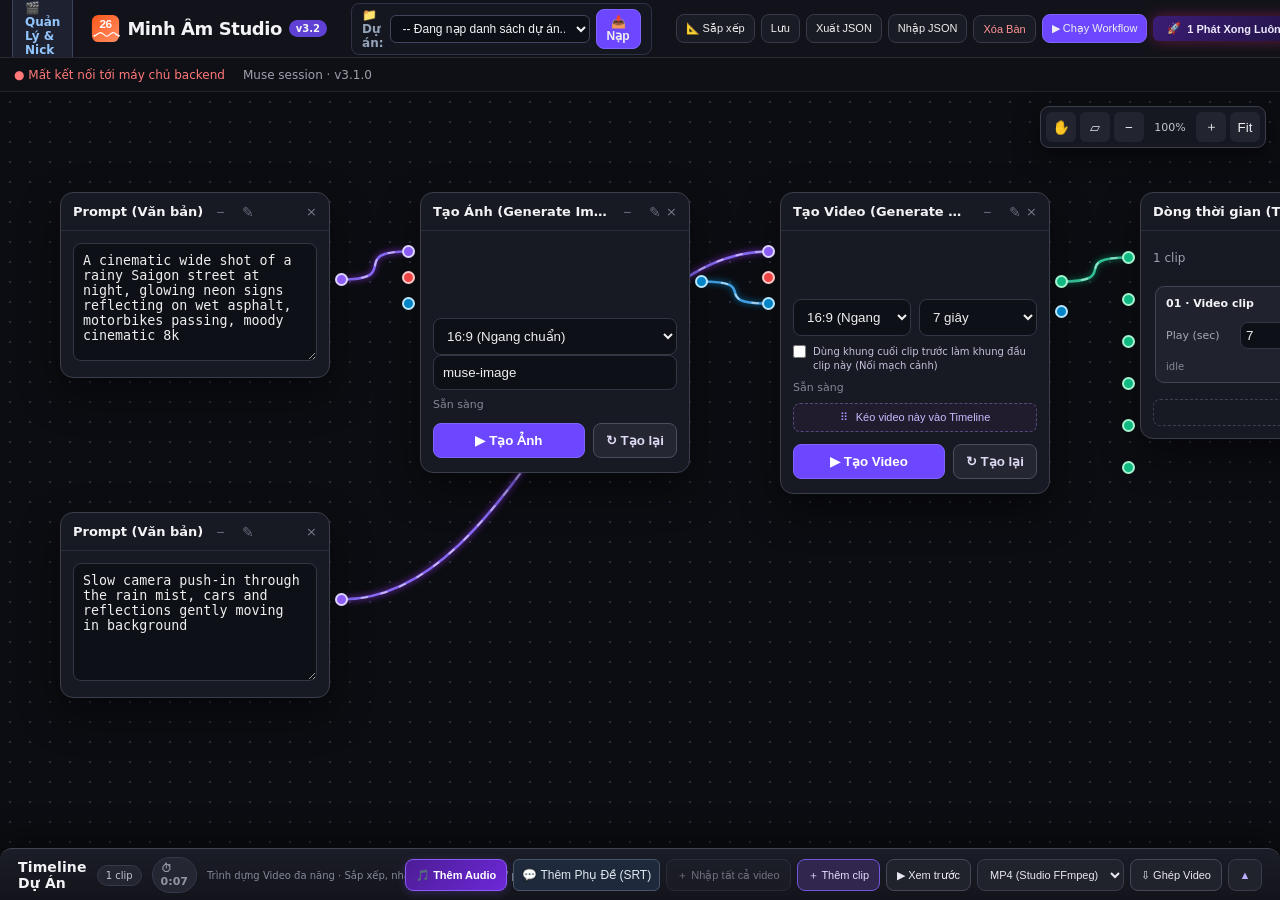
==== commit c2273f26: "feat: Upgrade to Minh Am Studio v3.2 with AI Copilot & Quick Node Commander" ====
--- a/static/canvas/index.html
+++ b/static/canvas/index.html
@@ -3,9 +3,9 @@
 <head>
   <meta charset="UTF-8" />
   <meta name="viewport" content="width=device-width,initial-scale=1" />
-  <title>MUSE AI MV Studio · Workflow Canvas</title>
+  <title>Minh Âm Studio · Bàn Dựng Node &amp; AI Copilot</title>
   <link rel="icon" type="image/png" sizes="128x128" href="./icons/icon128.png" />
-  <link rel="stylesheet" href="./styles.css?v=3.6.2" />
+  <link rel="stylesheet" href="./styles.css?v=3.7.0" />
   <style>
     .back-studio-link {
       display: inline-flex;
@@ -52,45 +52,139 @@
       font-size: 12px !important;
       font-weight: 600;
     }
+    /* Copilot Drawer Right Sidebar */
+    .copilot-drawer {
+      position: fixed;
+      top: 52px;
+      right: 0;
+      bottom: 0;
+      width: 400px;
+      max-width: 92vw;
+      background: #11131e;
+      border-left: 1px solid #2d334d;
+      box-shadow: -12px 0 36px rgba(0,0,0,0.65);
+      z-index: 95;
+      display: flex;
+      flex-direction: column;
+      transition: transform 0.22s cubic-bezier(0.16, 1, 0.3, 1);
+    }
+    .copilot-drawer.hidden {
+      display: none !important;
+    }
+    .copilot-header {
+      padding: 12px 16px;
+      background: linear-gradient(135deg, #1b1734, #141726);
+      border-bottom: 1px solid #2e3450;
+      display: flex;
+      align-items: center;
+      justify-content: space-between;
+    }
+    .copilot-tabs {
+      display: grid;
+      grid-template-columns: repeat(3, 1fr);
+      gap: 4px;
+      padding: 8px 12px;
+      background: #0c0e17;
+      border-bottom: 1px solid #23273e;
+    }
+    .copilot-tab-btn {
+      padding: 7px 6px;
+      font-size: 11.5px;
+      font-weight: 700;
+      border-radius: 6px;
+      border: 1px solid transparent;
+      background: transparent;
+      color: #94a3b8;
+      cursor: pointer;
+      text-align: center;
+      transition: all 0.15s;
+    }
+    .copilot-tab-btn.active {
+      background: #231d42;
+      color: #e9d5ff;
+      border-color: #7c3aed;
+    }
+    .copilot-body {
+      flex: 1;
+      overflow-y: auto;
+      padding: 14px;
+      display: flex;
+      flex-direction: column;
+      gap: 12px;
+    }
+    .copilot-pane.hidden {
+      display: none !important;
+    }
+    .copilot-card {
+      background: #161929;
+      border: 1px solid #282e48;
+      border-radius: 10px;
+      padding: 12px;
+    }
+    .copilot-chip {
+      display: inline-flex;
+      align-items: center;
+      gap: 4px;
+      background: #1e2238;
+      border: 1px solid #383f61;
+      color: #cbd5e1;
+      padding: 5px 10px;
+      border-radius: 999px;
+      font-size: 11px;
+      cursor: pointer;
+      transition: all 0.15s;
+    }
+    .copilot-chip:hover {
+      background: #2e2559;
+      border-color: #8b5cf6;
+      color: #fff;
+    }
+    .node.collapsed .node-body {
+      display: none !important;
+    }
+    .node.collapsed {
+      min-height: 40px !important;
+      padding-bottom: 4px !important;
+    }
   </style>
 </head>
 <body>
   <header class="toolbar">
-    <a href="/" class="back-studio-link" title="Quay lại giao diện Studio chính">🎬 Quay lại Studio Chính</a>
+    <a href="/" class="back-studio-link" title="Quay lại giao diện Quản lý Dự án &amp; Nick Muse">🎬 Quản Lý &amp; Nick</a>
     <div class="brand">
-      <img class="brand-logo" src="./icons/26flow.svg" alt="Canvas" />
-      <strong class="brand-name">Workflow Canvas</strong>
-      <span class="brand-version">v3.1</span>
+      <img class="brand-logo" src="./icons/26flow.svg" alt="Minh Âm Studio" />
+      <strong class="brand-name">Minh Âm Studio</strong>
+      <span class="brand-version">v3.2</span>
     </div>
 
     <!-- Project Selector & Direct Loader -->
     <div class="project-picker-wrap">
       <label for="projectSelect" style="font-size:12px;color:#94a3b8;font-weight:600;">📁 Dự án:</label>
-      <select id="projectSelect" title="Chọn dự án trong MUSE Studio để nạp kịch bản vào Canvas">
+      <select id="projectSelect" title="Chọn dự án trong Minh Âm Studio để nạp vào Canvas">
         <option value="">-- Đang nạp danh sách dự án... --</option>
       </select>
-      <button id="loadProjectBtn" type="button" class="primary" title="Tự động bung toàn bộ Shots trong kịch bản thành mạng lưới Node đã nối dây">📥 Nạp vào Canvas</button>
+      <button id="loadProjectBtn" type="button" class="primary" title="Tự động bung toàn bộ Shots trong dự án thành mạng lưới Node đã nối dây">📥 Nạp</button>
     </div>
 
     <div class="toolbar-tools" aria-label="Thêm node vào quy trình">
-            <button id="aiDirectorBtn" type="button" class="ai-director-btn" title="Dùng AI phân tích lời bài hát và Style nhạc Suno để tự động dựng dàn Node phân cảnh">
-        <span class="ai-icon">✨</span>
-        <span>AI Đạo Diễn Suno</span>
+      <button id="copilotToggleBtn" type="button" class="ai-director-btn" title="Mở Trợ lý AI Copilot &amp; Tạo/Gán Node Nhanh (Ctrl+K)">
+        <span class="ai-icon">🤖</span>
+        <span>AI Copilot &amp; Gán Nhanh</span>
       </button>
-      <button id="workflowPresetsBtn" type="button" class="accent-btn" title="Nạp nhanh các mẫu workflow nối dây sẵn 1-click">⚡ Mẫu Workflow</button>
-      <button id="wireGuideBtn" type="button" class="help-btn" title="Xem hướng dẫn cách kéo thả và quy tắc nối dây giữa các node">📖 Hướng dẫn nối dây</button>
-      <button id="scriptImportBtn" type="button">＋ Kịch bản → Nodes</button>
-      <button id="addNodeMenuBtn" type="button" aria-haspopup="true" aria-expanded="false">＋ Thêm node</button>
+      <button id="addNodeMenuBtn" type="button" aria-haspopup="true" aria-expanded="false">＋ Thêm Node</button>
+      <button id="workflowPresetsBtn" type="button" class="accent-btn" title="Nạp nhanh các mẫu workflow nối dây sẵn 1-click">⚡ Mẫu</button>
+      <button id="scriptImportBtn" type="button" title="Dán danh sách Nhân vật hoặc Kịch bản để tạo cụm node">📋 Dán Kịch Bản / NV</button>
+      <button id="wireGuideBtn" type="button" class="help-btn" title="Xem hướng dẫn cách kéo thả và quy tắc nối dây">📖 Hướng dẫn</button>
     </div>
     <div class="toolbar-actions">
-      <button id="arrangeNodesBtn" type="button" title="Tự động sắp xếp dàn node ngay ngắn, giãn đều, không bị đè lên nhau">📐 Sắp xếp node</button>
-      <button id="saveBtn">Lưu Canvas</button>
+      <button id="arrangeNodesBtn" type="button" title="Tự động sắp xếp dàn node ngay ngắn, giãn đều">📐 Sắp xếp</button>
+      <button id="saveBtn">Lưu</button>
       <button id="workflowExportBtn" type="button" title="Xuất quy trình dạng JSON">Xuất JSON</button>
       <button id="workflowImportBtn" type="button" title="Nhập quy trình từ file JSON">Nhập JSON</button>
       <input id="workflowFileInput" type="file" accept=".json,application/json" hidden />
-      <button id="resetBtn" class="danger">Xóa Canvas</button>
+      <button id="resetBtn" class="danger">Xóa Bàn</button>
       <button id="runBtn" class="primary" title="Chạy toàn bộ các node tạo ảnh/video theo thứ tự phụ thuộc">▶ Chạy Workflow</button>
-      <button id="autoPipelineBtn" type="button" class="accent-btn" style="background:linear-gradient(135deg, #7c3aed, #db2777);color:#fff;font-weight:700;border:none;box-shadow:0 0 14px rgba(219,39,119,0.4);display:inline-flex;align-items:center;gap:6px;padding:6px 14px;border-radius:6px;cursor:pointer;" title="1 Phát Xong Luôn: Tự động chạy toàn bộ các node tuần tự, tự động ghép video, lồng file nhạc và burn phụ đề SRT khớp 100% thành phẩm!">
+      <button id="autoPipelineBtn" type="button" class="accent-btn" style="background:linear-gradient(135deg, #7c3aed, #db2777);color:#fff;font-weight:700;border:none;box-shadow:0 0 14px rgba(219,39,119,0.4);display:inline-flex;align-items:center;gap:6px;padding:6px 14px;border-radius:6px;cursor:pointer;" title="1 Phát Xong Luôn: Tự động chạy toàn bộ các node tuần tự, tự động ghép video, lồng file nhạc và burn phụ đề SRT!">
         <span>🚀</span>
         <span>1 Phát Xong Luôn</span>
       </button>
@@ -101,16 +195,16 @@
   <div id="presetsMenu" class="presets-menu hidden" role="menu" aria-label="Mẫu Workflow dựng sẵn">
     <div class="presets-menu-caption">⚡ Mẫu Quy Trình Nối Sẵn (1-Click)</div>
     <button type="button" role="menuitem" data-preset="image_gen">
-      <strong>🎨 1. Tạo Ảnh AI Chuẩn Muse</strong>
+      <strong>🎨 1. Tạo Ảnh AI Chuẩn Minh Âm</strong>
       <small>Prompt ➔ Tạo Ảnh (Muse AI) ➔ Xem trước</small>
     </button>
     <button type="button" role="menuitem" data-preset="image_to_video">
       <strong>🎬 2. Tạo Video từ Ảnh (Image-to-Video)</strong>
-      <small>Ảnh đầu vào ➔ Tạo Video ➔ Timeline MV</small>
+      <small>Ảnh đầu vào ➔ Tạo Video ➔ Timeline Dự Án</small>
     </button>
     <button type="button" role="menuitem" data-preset="full_mv">
-      <strong>🌟 3. Quy Trình MV Hoàn Chỉnh</strong>
-      <small>Prompt ➔ Tạo Ảnh ➔ Tạo Video ➔ Timeline ➔ Ghép MV</small>
+      <strong>🌟 3. Quy Trình Sản Xuất Video Hoàn Chỉnh</strong>
+      <small>Prompt ➔ Tạo Ảnh ➔ Tạo Video ➔ Timeline ➔ Xuất MP4</small>
     </button>
     <button type="button" role="menuitem" data-preset="continuity_shots">
       <strong>🔄 4. Nối Mạch 2 Cảnh Liên Tiếp</strong>
@@ -127,7 +221,8 @@
       <button type="button" role="menuitem" data-add="text">Ghi chú (Note)</button>
     </div>
     <div class="add-node-group"><span>Hình ảnh</span>
-      <button type="button" role="menuitem" data-add="imageInput">Ảnh đầu vào (Image input)</button>
+      <button type="button" role="menuitem" data-add="imageInput">Ảnh đầu vào (1 ảnh)</button>
+      <button type="button" role="menuitem" data-add="imageBatchInput">Tập ảnh đầu vào (Nhiều ảnh từ máy)</button>
       <button type="button" role="menuitem" data-add="references">Ảnh tham chiếu (References)</button>
       <button type="button" role="menuitem" data-add="generateImage">Tạo ảnh (Generate image)</button>
       <button type="button" role="menuitem" data-add="imageResize">Đổi cỡ ảnh (Resize)</button>
@@ -161,11 +256,11 @@
   <section id="timelineDock" class="timeline-dock collapsed" aria-label="Video timeline">
     <div class="timeline-dock-header">
       <div class="timeline-heading">
-        <strong>Timeline MV</strong>
+        <strong>Timeline Dự Án</strong>
         <span id="timelineClipCount">0 clips</span>
         <span id="timelineTotalDurationBadge" class="timeline-meta-badge" title="Tổng thời lượng video">⏱ 00:00</span>
         <span id="timelineAudioBadge" class="timeline-meta-badge audio-meta-badge hidden" title="Nhạc nền BGM">🎵 BGM</span>
-        <small>Trình dựng CapCut thu nhỏ · Sắp xếp, nhân bản & lồng nhạc</small>
+        <small>Trình dựng Video đa năng · Sắp xếp, nhân bản &amp; lồng nhạc / phụ đề</small>
       </div>
       <div class="timeline-dock-actions">
         <input type="file" id="timelineAudioInput" accept="audio/*" hidden />
@@ -252,11 +347,11 @@
 
   <div id="scriptModal" class="modal-backdrop hidden">
     <section class="modal script-modal" role="dialog" aria-modal="true" aria-labelledby="scriptModalTitle">
-      <h2 id="scriptModalTitle">Tạo các Node từ Kịch bản phân cảnh</h2>
-      <p>Dán kịch bản phân cảnh phân đoạn theo định dạng Cảnh 1, Cảnh 2... Canvas sẽ tự động đọc khung đầu, diễn biến, prompt ảnh, prompt video, âm thanh và tự động nối dây hoàn chỉnh lên Canvas và đưa vào Timeline!</p>
-      <p class="script-template-hint">Tải mẫu kịch bản chuẩn để điền hoặc gửi cho AI tạo theo định dạng này.</p>
-      <label for="scriptInput">Kịch bản:</label>
-      <textarea id="scriptInput" placeholder="CẢNH 1 (0:00 đến 0:07): Tên cảnh&#10;Khung đầu: Mô tả khung mở đầu...&#10;Khung cuối: Mô tả khung kết thúc...&#10;Diễn biến: 1. 0-2s: Diễn biến chi tiết...&#10;Prompt ảnh khung đầu: A beautiful cinematic portrait...&#10;Prompt video: Slow motion camera dolly in...&#10;Audio: Tiếng gió và đàn piano du dương..."></textarea>
+      <h2 id="scriptModalTitle">Tạo các Node từ Kịch bản / Danh sách Khóa Nhân vật</h2>
+      <p>Dán danh sách Khóa Nhân vật (CHAR_LOCK) hoặc Kịch bản phân cảnh (Cảnh 1, Cảnh 2...). Canvas sẽ tự động tạo cụm node chuẩn chỉnh (Prompt, Loại trừ, Tạo ảnh 1:1, Tập ảnh tham chiếu) và tự động nối dây hoàn chỉnh!</p>
+      <p class="script-template-hint">Hỗ trợ dán danh sách đặc điểm nhân vật (FACE, HAIR, BODY, OUTFIT) hoặc kịch bản phân cảnh đầy đủ.</p>
+      <label for="scriptInput">Kịch bản / Danh sách nhân vật:</label>
+      <textarea id="scriptInput" placeholder="• Anh Chồng (CHAR_01 — 28 tuổi):&#10;o CHAR_ID_LOCK_01 / FACE_LOCK_01: Nam miền Tây 28 tuổi, da rám nắng, mặt tròn hiền lành, ria mép mỏng, mắt một mí to tròn biểu cảm hóm hỉnh.&#10;o HAIR_LOCK_01: Tóc đen ngắn hơi rối tự nhiên.&#10;o BODY_LOCK_01: Dáng trung bình hơi gầy, cao 1m68.&#10;o OUTFIT_LOCK_01: Áo thun xanh dương bạc màu, quần đùi caro nâu ngang gối, dép lào cao su quai xanh đế trắng.&#10;&#10;Hoặc kịch bản phân cảnh:&#10;CẢNH 1 (0:00 đến 0:07): Tên cảnh&#10;Khung đầu: Mô tả khung mở đầu...&#10;Prompt ảnh khung đầu: A beautiful cinematic portrait...&#10;Prompt video: Slow motion camera dolly in..."></textarea>
       <div class="script-media-inputs" style="display:grid;grid-template-columns:1fr 1fr;gap:12px;margin:10px 0;background:#141724;padding:10px 14px;border-radius:8px;border:1px solid #282d44;">
         <div>
           <label for="scriptAudioInput" style="font-size:12px;font-weight:600;color:#94a3b8;display:block;margin-bottom:4px;">🎵 File Audio (Nhạc / Lồng tiếng):</label>
@@ -274,8 +369,8 @@
         <a id="downloadScriptTemplate" class="script-template-download" href="./templates/museflow-scene-script-template-vi.txt" download="MuseFlow_Scene_Script_Template_VI.txt">⇩ Tải mẫu kịch bản tiếng Việt</a>
         <div style="display:flex;gap:8px;">
           <button id="cancelScriptImport" type="button">Hủy</button>
-          <button id="buildScriptNodes" type="button">Tạo các node phân cảnh</button>
-          <button id="buildAndRunScriptNodes" type="button" class="accent-btn" style="background:linear-gradient(135deg, #7c3aed, #db2777);color:#fff;font-weight:700;border:none;padding:7px 16px;border-radius:6px;box-shadow:0 0 10px rgba(219,39,119,0.3);cursor:pointer;" title="Tự động tạo các node phân cảnh, tự đẩy qua Muse AI render tuần tự và tự động ghép video + nhạc + SRT thành phẩm!">🚀 Tạo Node &amp; Chạy 1 Phát Xong Luôn</button>
+          <button id="buildScriptNodes" type="button">Tạo các node</button>
+          <button id="buildAndRunScriptNodes" type="button" class="accent-btn" style="background:linear-gradient(135deg, #7c3aed, #db2777);color:#fff;font-weight:700;border:none;padding:7px 16px;border-radius:6px;box-shadow:0 0 10px rgba(219,39,119,0.3);cursor:pointer;" title="Tự động tạo các node, tự đẩy qua Muse AI render tuần tự và tự động ghép video + nhạc + SRT thành phẩm!">🚀 Tạo Node &amp; Chạy 1 Phát Xong Luôn</button>
         </div>
       </div>
     </section>
@@ -306,168 +401,156 @@
 
   <!-- Guide Modal: Hướng Dẫn Nối Dây -->
   
-  <!-- Modal AI Đạo Diễn Suno (Lyrics & Style to Nodes) -->
-  <div id="aiDirectorModal" class="modal-backdrop hidden" role="dialog" aria-modal="true" aria-labelledby="aiDirectorTitle">
-    <div class="ai-modal-card modal-card" style="position:relative;">
-      <!-- Loading Overlay -->
-      <div id="aiLoadingOverlay" class="ai-loading-overlay hidden">
-        <div class="ai-loading-spinner"></div>
-        <div id="aiLoadingText" class="ai-loading-text">✨ AI đang lắng nghe và phân tích bài hát...</div>
-        <div class="ai-loading-subtext">Đang phân tích ca từ, nhịp điệu, file nhạc Suno, lập Visual Bible và chia phân cảnh...</div>
-      </div>
-
-      <header class="ai-modal-header">
-        <h2 id="aiDirectorTitle">✨ Trợ Lý AI Đạo Diễn MV từ Lyric &amp; Style Suno</h2>
-        <button id="closeAiDirectorBtn" type="button" class="close-btn" aria-label="Đóng">&times;</button>
-      </header>
-
-      <div class="ai-modal-body">
-        <!-- Cột Trái: Thông Tin Bài Hát -->
-        <div class="ai-main-fields">
-          <div class="ai-form-group">
-            <label for="aiSongTitle">🎵 Tên bài hát:</label>
-            <input type="text" id="aiSongTitle" placeholder="Ví dụ: Mặt Nạ Bôi Vôi" />
-          </div>
-
-          
-          <!-- Tải File Subtitle SRT (Khớp Lời & Thời Gian Chuẩn 100%) -->
-          <div class="ai-form-group" style="background:#131522; padding:10px 14px; border-radius:8px; border:1px solid #4a2e7a;">
-            <label style="color:#e9d5ff; font-weight:700; margin-bottom:4px; display:flex; align-items:center; gap:6px;">
-              <span>📄 File Phụ Đề (.srt / .lrc) từ Subtitle Edit, CapCut, Karaoke — Khớp đúng 100% bối cảnh từng câu hát:</span>
-              <span style="font-size:10px; background:#7c3aed; color:#fff; padding:2px 6px; border-radius:4px; font-weight:bold;">ĐỘT PHÁ</span>
-            </label>
-            <p style="font-size:11px; color:#94a3b8; margin:0 0 8px;">
-              File .srt chứa mốc giây chính xác của từng câu hát. AI sẽ tự động đọc timecode, chia cảnh khớp chuẩn từng câu hát và phủ kín 100% video!
-            </p>
-            <input type="file" id="aiSrtFile" accept=".srt,.lrc,text/plain" hidden />
-            <div style="display:flex; align-items:center; gap:10px; flex-wrap:wrap;">
-              <button type="button" id="aiUploadSrtBtn" class="ai-chip" style="font-size:12px; padding:6px 14px; background:#4c1d95; border-color:#a855f7; color:#fff; font-weight:bold;">
-                📄 Chọn File .SRT / .LRC
-              </button>
-              <span id="aiSrtInfo" style="font-size:12px; color:#cbd5e1;">Chưa tải file .srt / .lrc (Tùy chọn)</span>
-              <button type="button" id="aiClearSrtBtn" class="small-btn hidden" style="font-size:11px; color:#f87171; background:transparent; border:none; cursor:pointer;">✕ Xóa SRT</button>
+  <!-- Thanh bên phải: AI Copilot & Gán Node Nhanh (Minh Âm Studio) -->
+  <aside id="copilotDrawer" class="copilot-drawer hidden" aria-label="AI Copilot &amp; Gán Node Nhanh">
+    <header class="copilot-header">
+      <div style="display:flex;align-items:center;gap:8px;">
+        <span style="font-size:18px;">🤖</span>
+        <div>
+          <strong style="font-size:13.5px;color:#f8fafc;display:block;">Minh Âm Copilot &amp; Gán Nhanh</strong>
+          <small id="copilotSelectionBadge" style="font-size:11px;color:#a78bfa;">Sẵn sàng tạo &amp; gán node tức thì</small>
+        </div>
+      </div>
+      <button id="closeCopilotDrawerBtn" type="button" style="background:transparent;border:none;color:#94a3b8;font-size:20px;cursor:pointer;line-height:1;" title="Đóng (Esc)">×</button>
+    </header>
+
+    <div class="copilot-tabs" role="tablist">
+      <button type="button" class="copilot-tab-btn active" data-copilot-tab="spawn">⚡ Đẻ Node Nhanh</button>
+      <button type="button" class="copilot-tab-btn" data-copilot-tab="chat">💬 AI Chat Copilot</button>
+      <button type="button" class="copilot-tab-btn" data-copilot-tab="batch">🔗 Gán Hàng Loạt</button>
+    </div>
+
+    <div class="copilot-body">
+      <!-- TAB 1: ĐẺ & GÁN NODE TỨC THÌ (0 GIÂY) -->
+      <div id="copilotPaneSpawn" class="copilot-pane" style="display:flex;flex-direction:column;gap:12px;">
+        <div class="copilot-card">
+          <label for="quickSpawnInput" style="font-size:12px;font-weight:700;color:#e2e8f0;display:block;margin-bottom:6px;">
+            📋 Dán Danh Sách Prompt hoặc Khóa Nhân Vật:
+          </label>
+          <p style="font-size:11px;color:#94a3b8;margin:0 0 8px;line-height:1.4;">
+            • Dán <strong>nhiều dòng văn bản</strong> (mỗi dòng 1 cảnh) ➔ Tự đẻ dàn node tương ứng.<br/>
+            • Dán <strong>CHAR_01 / FACE_LOCK / OUTFIT_LOCK</strong> ➔ Tự đẻ cụm 4 node khóa nhân vật nối vào Tập tham chiếu!
+          </p>
+          <textarea id="quickSpawnInput" rows="7" style="width:100%;background:#0c0e17;border:1px solid #333a56;color:#f1f5f9;border-radius:8px;padding:10px;font-size:12px;line-height:1.45;resize:vertical;" placeholder="Ví dụ cách 1 (Mỗi dòng 1 cảnh):&#10;Cận cảnh cô gái đứng dưới mưa phố cổ, ánh đèn neon phản chiếu, 8k&#10;Góc máy rộng chiếc xe cổ chạy qua con đường lá vàng rơi&#10;Góc máy từ trên cao toàn cảnh thành phố lúc bình minh&#10;&#10;Hoặc cách 2 (Khóa nhân vật):&#10;• Anh Chồng (CHAR_01 — 28 tuổi):&#10;o FACE_LOCK_01: Nam miền Tây 28 tuổi, mặt tròn hiền lành..."></textarea>
+        </div>
+
+        <div class="copilot-card" style="display:flex;flex-direction:column;gap:8px;">
+          <div style="display:grid;grid-template-columns:1fr 1fr;gap:8px;">
+            <div>
+              <label for="quickSpawnPattern" style="font-size:11px;color:#94a3b8;display:block;margin-bottom:4px;">Kiểu cụm Node muốn tạo:</label>
+              <select id="quickSpawnPattern" style="width:100%;background:#0c0e17;border:1px solid #333a56;color:#f1f5f9;border-radius:6px;padding:6px 8px;font-size:11.5px;">
+                <option value="auto">✨ Tự nhận diện thông minh</option>
+                <option value="image_only">🖼️ Chỉ cụm Tạo Ảnh (Prompt ➔ Ảnh)</option>
+                <option value="image_video_timeline">🎬 Cụm Ảnh ➔ Video ➔ Timeline</option>
+                <option value="char_lock">👤 Cụm Khóa Nhân Vật ➔ Tham chiếu</option>
+                <option value="prompt_only">📝 Chỉ tạo dàn ô Prompt rời</option>
+              </select>
             </div>
-          </div>
-
-          <!-- Tải File Nhạc Suno -->
-          <div class="ai-form-group" style="background:#131522; padding:10px 14px; border-radius:8px; border:1px solid #2d2448;">
-            <label style="color:#d8b4fe; margin-bottom:4px;">🎧 File Nhạc Suno (.mp3 / .wav) — Giúp phân tích thời lượng &amp; khớp nhạc chuẩn 100%:</label>
-            <input type="file" id="aiAudioFile" accept="audio/*" hidden />
-            <div style="display:flex; align-items:center; gap:10px; flex-wrap:wrap; margin-top:6px;">
-              <button type="button" id="aiUploadAudioBtn" class="ai-chip" style="font-size:12px; padding:6px 14px; background:#3b1e6d; border-color:#a855f7; color:#fff; font-weight:bold;">
-                📁 Chọn File Nhạc Suno
-              </button>
-              <span id="aiAudioInfo" style="font-size:12px; color:#cbd5e1;">Chưa chọn file nhạc (Tùy chọn)</span>
-              <div style="display:flex; align-items:center; gap:8px; margin-left:auto;">
-                <label for="aiAudioDurationManual" style="font-size:11px; color:#a78bfa; margin-bottom:0;">⏱ Thời lượng (s):</label>
-                <input type="number" id="aiAudioDurationManual" min="10" max="600" placeholder="Số giây..." style="width:90px; padding:4px 8px; font-size:12px; background:#090a12; border:1px solid #4c1d95; color:#f1f5f9; border-radius:6px;" title="Thời lượng bài hát tính theo giây (ví dụ: 180s, 225s). AI sẽ tự động sinh số phân cảnh phủ kín 100% thời gian bài hát!">
-              </div>
+            <div>
+              <label for="quickSpawnAspect" style="font-size:11px;color:#94a3b8;display:block;margin-bottom:4px;">Khung hình mặc định:</label>
+              <select id="quickSpawnAspect" style="width:100%;background:#0c0e17;border:1px solid #333a56;color:#f1f5f9;border-radius:6px;padding:6px 8px;font-size:11.5px;">
+                <option value="16:9">16:9 (Ngang chuẩn)</option>
+                <option value="9:16">9:16 (Dọc TikTok/Reels)</option>
+                <option value="1:1">1:1 (Vuông)</option>
+                <option value="4:3">4:3 (Cổ điển)</option>
+                <option value="3:4">3:4 (Chân dung)</option>
+              </select>
             </div>
-            <div id="aiAudioPlayerWrap" class="hidden" style="margin-top:8px;">
-              <audio id="aiAudioPreview" controls style="width:100%; height:32px; border-radius:4px;"></audio>
-            </div>
-          </div>
-
-          <div class="ai-form-group">
-            <label for="aiGenreStyle">🎨 Style nhạc Suno đầy đủ (Paste nguyên Style Prompt từ Suno vào đây):</label>
-            <textarea id="aiGenreStyle" rows="3" placeholder="Ví dụ: dark avant-garde Vietnamese theatrical folk, sarcastic Cheo clown talk-singing, dramatic raspy Hat Boi guttural vocal belt, piercing weeping Ken Bau horn solo, clashing traditional bronze gongs, rustic battle drums, eerie village satire, 96 bpm, -autotune, -western brass, -modern EDM synth..."></textarea>
-            <div class="ai-chips-wrap">
-              <span class="ai-chip" data-style="dark avant-garde Vietnamese theatrical folk, sarcastic Cheo clown talk-singing, dramatic raspy Hat Boi guttural vocal belt, piercing weeping Ken Bau horn solo, clashing traditional bronze gongs, rustic battle drums, eerie village satire, 96 bpm, -autotune, -western brass, -modern EDM synth">🎭 Hề Chèo / Hát Bội Folk</span>
-              <span class="ai-chip" data-style="80s synthwave, energetic, nostalgic, night drive, neon city, retro synthesizer, female vocal, 110 bpm, -modern pop">🌆 80s Synthwave</span>
-              <span class="ai-chip" data-style="acoustic pop ballad, emotional sad piano, deep female vocal, rainy window, soft cello, 80 bpm, -heavy bass">☕ Acoustic Ballad</span>
-              <span class="ai-chip" data-style="cyberpunk EDM, aggressive distorted bass, high-tech samurai, neon metropolis, intense drop, 130 bpm">⚡ Cyberpunk EDM</span>
-              <span class="ai-chip" data-style="lofi hip hop, chill beats, nostalgic acoustic guitar, peaceful night cafe, warm vinyl crackle, 85 bpm">🎧 Lofi Chill</span>
-              <span class="ai-chip" data-style="epic cinematic fantasy orchestral, dramatic war choir, thundering battle drums, brass fanfare, 95 bpm">⚔️ Epic Cinematic</span>
-            </div>
-          </div>
-
-          <div class="ai-form-group">
-            <label for="aiLyricsInput">📝 Lời bài hát hoàn chỉnh (Full Lyrics từ Suno):</label>
-            <textarea id="aiLyricsInput" rows="7" placeholder="[Haunting Village Intro - Tiếng mõ tre gõ lốc cốc lệch nhịp, tiếng kèn Bầu rít lên một vệt dài chua chát]&#10;&#10;[Verse 1 - Lối hát nói Hề Chèo tưng tửng, nhả chữ lả lơi trêu ngươi]&#10;Đầu đội khăn rách, tay cầm quạt nan&#10;Mặt bôi vôi trắng bước ra giữa đình&#10;Miệng cười toe toét, ai mắng cho vui?&#10;&#10;[Chorus]&#10;Đời là một vở tuồng hề&#10;Mặt nạ rơi xuống, ai về cùng ai..."></textarea>
-          </div>
-        </div>
-
-        <!-- Cột Phải: Cấu Hình Model AI & Tùy Chọn Dựng Node -->
-        <div class="ai-sidebar-fields">
-          <div class="ai-sidebar-box" style="margin-bottom:14px;">
-            <h3>⚙️ Tùy Chọn Dựng Nodes</h3>
-            <label class="ai-checkbox-item">
-              <input type="checkbox" id="aiOptClearOldNodes" checked />
-              <span><strong>Xóa sạch dàn node cũ</strong> để dựng mới</span>
-            </label>
-            <label class="ai-checkbox-item">
-              <input type="checkbox" id="aiOptAttachAudio" checked />
-              <span>Gán file nhạc làm <strong>Audio nền</strong> của MV</span>
-            </label>
-            <label class="ai-checkbox-item">
-              <input type="checkbox" id="aiOptPromptImageVideo" checked />
-              <span>Dựng cụm: <strong>Prompt ➔ Tạo Ảnh ➔ Tạo Video</strong></span>
-            </label>
-            <label class="ai-checkbox-item">
-              <input type="checkbox" id="aiOptAddToTimeline" checked />
-              <span>Tự động xếp video vào <strong>Timeline MV</strong></span>
-            </label>
-            <label class="ai-checkbox-item">
-              <input type="checkbox" id="aiOptAutoArrange" checked />
-              <span>Tự động <strong>sắp xếp dàn node</strong> gọn gàng</span>
-            </label>
-            <label class="ai-checkbox-item">
-              <input type="checkbox" id="aiOptContinuity" />
-              <span>Nối mạch cảnh liên tiếp (Khung cuối ➔ Khung đầu)</span>
-            </label>
-          </div>
-
-          <div class="ai-sidebar-box">
-            <h3>🤖 Cấu Hình Model AI</h3>
-            <div id="aiConfigStatus" class="ai-status-indicator">
-              <span>Đang kiểm tra Model AI...</span>
-            </div>
-
-            <label class="ai-checkbox-item" style="margin-bottom:8px;">
-              <input type="checkbox" id="aiUseCustomProxy" />
-              <span>Tùy chỉnh Proxy / Model AI riêng</span>
-            </label>
-
-            <div id="aiCustomProxyFields" class="hidden" style="margin-top:8px;">
-              <div class="ai-form-group">
-                <label for="aiCustomProvider">Provider:</label>
-                <select id="aiCustomProvider">
-                  <option value="custom_proxy">OpenAI Compatible (Proxy)</option>
-                  <option value="openai">OpenAI Official</option>
-                  <option value="gemini">Google Gemini</option>
-                </select>
-              </div>
-              <div class="ai-form-group">
-                <label for="aiCustomBaseUrl">Base URL / Proxy:</label>
-                <input type="text" id="aiCustomBaseUrl" placeholder="https://api.openai.com/v1" />
-              </div>
-              <div class="ai-form-group">
-                <label for="aiCustomApiKey">API Key:</label>
-                <input type="password" id="aiCustomApiKey" placeholder="sk-..." />
-              </div>
-              <div class="ai-form-group">
-                <label for="aiCustomModel">Model Name:</label>
-                <input type="text" id="aiCustomModel" placeholder="gpt-4o, deepseek-chat, gemini-1.5-pro..." />
-              </div>
-            </div>
-          </div>
-
-        </div>
-      </div>
-
-      <footer class="modal-actions" style="padding:14px 20px; background:#141724; border-top:1px solid #282d44; display:flex; justify-content:space-between; align-items:center;">
-        <button id="cancelAiDirectorBtn" type="button">Hủy</button>
-        <div style="display:flex; gap:10px;">
-          <button id="submitAiDirectorBtn" type="button" class="ai-director-btn" style="font-size:13px; padding:8px 18px;">
-            <span>✨ Dựng Dàn Node</span>
+          </div>
+
+          <label style="display:flex;align-items:center;gap:8px;font-size:11.5px;color:#cbd5e1;cursor:pointer;margin-top:2px;">
+            <input type="checkbox" id="quickSpawnLinkRefs" checked />
+            <span>Tự nối <strong>Tập ảnh tham chiếu / Tập ảnh đầu vào</strong> đang có vào các node mới</span>
+          </label>
+          <label style="display:flex;align-items:center;gap:8px;font-size:11.5px;color:#cbd5e1;cursor:pointer;">
+            <input type="checkbox" id="quickSpawnClearOld" />
+            <span>Xóa các node cũ trước khi tạo mới</span>
+          </label>
+
+          <div style="display:flex;gap:8px;margin-top:6px;">
+            <button id="quickSpawnBuildBtn" type="button" class="primary" style="flex:1;padding:9px 12px;font-weight:700;font-size:12px;border-radius:7px;cursor:pointer;">
+              ⚡ Tạo &amp; Nối Dây Ngay
+            </button>
+            <button id="quickSpawnRunBtn" type="button" style="padding:9px 12px;font-weight:700;font-size:12px;border-radius:7px;background:linear-gradient(135deg,#7c3aed,#db2777);color:#fff;border:none;cursor:pointer;" title="Tạo dàn node xong tự động bấm Chạy luôn!">
+              🚀 Tạo &amp; Chạy
+            </button>
+          </div>
+        </div>
+      </div>
+
+      <!-- TAB 2: AI CHAT COPILOT -->
+      <div id="copilotPaneChat" class="copilot-pane hidden" style="display:flex;flex-direction:column;gap:10px;height:100%;">
+        <div class="copilot-card" style="padding:10px;">
+          <div style="font-size:11px;font-weight:700;color:#c4b5fd;margin-bottom:6px;">💡 Gợi ý lệnh nhanh (1-Click):</div>
+          <div style="display:flex;flex-wrap:wrap;gap:6px;">
+            <button type="button" class="copilot-chip" data-copilot-prompt="Viết 4 góc máy điện ảnh liên tiếp (Toàn cảnh, Trung cảnh, Cận cảnh, Góc động) cho cảnh đang chọn hoặc chủ đề mới">🎬 4 Góc máy điện ảnh</button>
+            <button type="button" class="copilot-chip" data-copilot-prompt="Nâng cấp các prompt đang chọn sang chuẩn điện ảnh 8K photorealistic, ánh sáng tự nhiên sắc nét">✨ Nâng cấp Prompt 8K</button>
+            <button type="button" class="copilot-chip" data-copilot-prompt="Tạo 4 cảnh video quảng cáo sản phẩm sang trọng, chuyển động camera mượt mà">💎 4 Cảnh TVC Sản phẩm</button>
+            <button type="button" class="copilot-chip" data-copilot-prompt="Thêm chi tiết ánh sáng hoàng hôn ấm áp, chiều sâu trường ảnh 35mm vào các node đang chọn">🌅 Thêm ánh sáng Hoàng hôn</button>
+          </div>
+        </div>
+
+        <div id="copilotChatMessages" style="flex:1;min-height:220px;max-height:380px;overflow-y:auto;background:#0c0e17;border:1px solid #252b42;border-radius:10px;padding:10px;display:flex;flex-direction:column;gap:10px;font-size:12px;">
+          <div style="background:#171b2e;border:1px solid #2e3656;border-radius:8px;padding:10px;color:#cbd5e1;line-height:1.45;">
+            👋 Chào bạn! Mình là <strong>Minh Âm Copilot</strong>.<br/>
+            • Bạn có thể <strong>chọn các node trên bàn dựng</strong> rồi bảo mình sửa/nâng cấp prompt.<br/>
+            • Hoặc bảo mình <strong>viết danh sách các cảnh mới</strong> rồi bấm 1 nút để đẻ thẳng ra bàn dựng!
+          </div>
+        </div>
+
+        <div class="copilot-card" style="padding:10px;">
+          <textarea id="copilotChatInput" rows="3" style="width:100%;background:#090b12;border:1px solid #353c59;color:#f8fafc;border-radius:7px;padding:8px;font-size:12px;resize:none;" placeholder="Nhập yêu cầu cho Copilot (VD: Viết 4 cảnh anh chồng miền Tây đi bắt cá dưới mưa)..."></textarea>
+          <div style="display:flex;justify-content:space-between;align-items:center;margin-top:8px;gap:8px;">
+            <small id="copilotStatusText" style="font-size:11px;color:#94a3b8;">Enter để gửi · Hỗ trợ cả Offline &amp; API</small>
+            <button id="copilotSendBtn" type="button" class="primary" style="padding:7px 16px;font-size:12px;font-weight:700;border-radius:6px;cursor:pointer;">Gửi ➔</button>
+          </div>
+        </div>
+      </div>
+
+      <!-- TAB 3: GÁN NHANH HÀNG LOẠT (BATCH ASSIGN & BULK LINK) -->
+      <div id="copilotPaneBatch" class="copilot-pane hidden" style="display:flex;flex-direction:column;gap:10px;">
+        <div class="copilot-card">
+          <h4 style="margin:0 0 8px;font-size:12px;color:#e2e8f0;">🔗 1. Gán Ảnh Tham Chiếu Hàng Loạt (1-Click)</h4>
+          <p style="font-size:11px;color:#94a3b8;margin:0 0 8px;">Tự động nối dây từ node <strong>Tập ảnh tham chiếu</strong> hoặc <strong>Tập ảnh đầu vào</strong> sang tất cả các node đích:</p>
+          <div style="display:flex;flex-direction:column;gap:6px;">
+            <button type="button" id="batchLinkRefsToImagesBtn" class="small-btn" style="text-align:left;padding:8px 10px;background:#1e2238;border:1px solid #3b4262;color:#e2e8f0;border-radius:6px;cursor:pointer;font-size:11.5px;">
+              📌 Gán Tập Tham Chiếu ➔ <strong>Tất cả Node Tạo Ảnh</strong>
+            </button>
+            <button type="button" id="batchLinkRefsToVideosBtn" class="small-btn" style="text-align:left;padding:8px 10px;background:#1e2238;border:1px solid #3b4262;color:#e2e8f0;border-radius:6px;cursor:pointer;font-size:11.5px;">
+              📌 Gán Tập Tham Chiếu ➔ <strong>Tất cả Node Tạo Video</strong>
+            </button>
+            <button type="button" id="batchSpawnVideosFromImagesBtn" class="small-btn" style="text-align:left;padding:8px 10px;background:#1e293b;border:1px solid #0284c7;color:#bae6fd;border-radius:6px;cursor:pointer;font-size:11.5px;font-weight:600;">
+              🎬 Đẻ đồng loạt <strong>Node Tạo Video</strong> từ mọi Node Tạo Ảnh
+            </button>
+            <button type="button" id="batchAddAllVideosToTimelineBtn" class="small-btn" style="text-align:left;padding:8px 10px;background:#1e2238;border:1px solid #3b4262;color:#e2e8f0;border-radius:6px;cursor:pointer;font-size:11.5px;">
+              🎞️ Đưa tất cả <strong>Node Tạo Video ➔ Timeline Dự Án</strong>
+            </button>
+          </div>
+        </div>
+
+        <div class="copilot-card">
+          <h4 style="margin:0 0 6px;font-size:12px;color:#e2e8f0;">🚫 2. Gán Negative Prompt Chung Toàn Bàn</h4>
+          <textarea id="batchNegativeInput" rows="2" style="width:100%;background:#0c0e17;border:1px solid #333a56;color:#f1f5f9;border-radius:6px;padding:7px;font-size:11.5px;margin-bottom:6px;">3D CGI, cartoon, anime, plastic smooth skin, blurry, bad anatomy, deformed eyes, extra fingers, text, watermark, signature</textarea>
+          <button type="button" id="batchApplyNegativeBtn" class="small-btn" style="width:100%;padding:7px 10px;background:#2a1929;border:1px solid #be185d;color:#fbcfe8;border-radius:6px;cursor:pointer;font-size:11.5px;font-weight:600;">
+            🚫 Tạo &amp; Nối Negative Này Vào Mọi Node Ảnh/Video
           </button>
-          <button id="submitAiDirectorAutoRunBtn" type="button" class="accent-btn" style="background:linear-gradient(135deg, #7c3aed, #db2777);color:#fff;font-weight:700;border:none;font-size:13px;padding:8px 18px;border-radius:6px;box-shadow:0 0 12px rgba(219,39,119,0.35);cursor:pointer;" title="Dựng kịch bản chuẩn timecode SRT, tự động render tuần tự qua Muse AI và tự động ghép video + nhạc + phụ đề thành phẩm!">
-            <span>🚀 Dựng &amp; Chạy 1 Phát Xong Luôn</span>
-          </button>
-        </div>
-      </footer>
-    </div>
-  </div>
+        </div>
+
+        <div class="copilot-card">
+          <h4 style="margin:0 0 8px;font-size:12px;color:#e2e8f0;">📐 3. Đổi Khung Hình &amp; Thu Gọn Đồng Loạt</h4>
+          <div style="display:grid;grid-template-columns:repeat(3,1fr);gap:6px;margin-bottom:8px;">
+            <button type="button" class="small-btn" data-batch-aspect="16:9" style="padding:7px;background:#1e2238;border:1px solid #3b4262;color:#e2e8f0;border-radius:6px;cursor:pointer;font-size:11px;">🖥️ Tất cả 16:9</button>
+            <button type="button" class="small-btn" data-batch-aspect="9:16" style="padding:7px;background:#1e2238;border:1px solid #3b4262;color:#e2e8f0;border-radius:6px;cursor:pointer;font-size:11px;">📱 Tất cả 9:16</button>
+            <button type="button" class="small-btn" data-batch-aspect="1:1" style="padding:7px;background:#1e2238;border:1px solid #3b4262;color:#e2e8f0;border-radius:6px;cursor:pointer;font-size:11px;">🟦 Tất cả 1:1</button>
+          </div>
+          <div style="display:grid;grid-template-columns:1fr 1fr;gap:6px;">
+            <button type="button" id="batchCollapseAllBtn" class="small-btn" style="padding:7px;background:#171926;border:1px solid #333a56;color:#cbd5e1;border-radius:6px;cursor:pointer;font-size:11px;">➖ Thu gọn mọi Node</button>
+            <button type="button" id="batchExpandAllBtn" class="small-btn" style="padding:7px;background:#171926;border:1px solid #333a56;color:#cbd5e1;border-radius:6px;cursor:pointer;font-size:11px;">➕ Mở rộng mọi Node</button>
+          </div>
+        </div>
+      </div>
+    </div>
+  </aside>
 
   <div id="wireGuideModal" class="modal-backdrop hidden">
     <section class="modal wire-guide-modal" role="dialog" aria-modal="true" aria-labelledby="wireGuideTitle">
@@ -678,6 +761,6 @@
 
 
   <script src="./vendor/ffmpeg/ffmpeg.js"></script>
-  <script src="./canvas.js?v=3.6.2"></script>
+  <script src="./canvas.js?v=3.7.0"></script>
 </body>
 </html>
